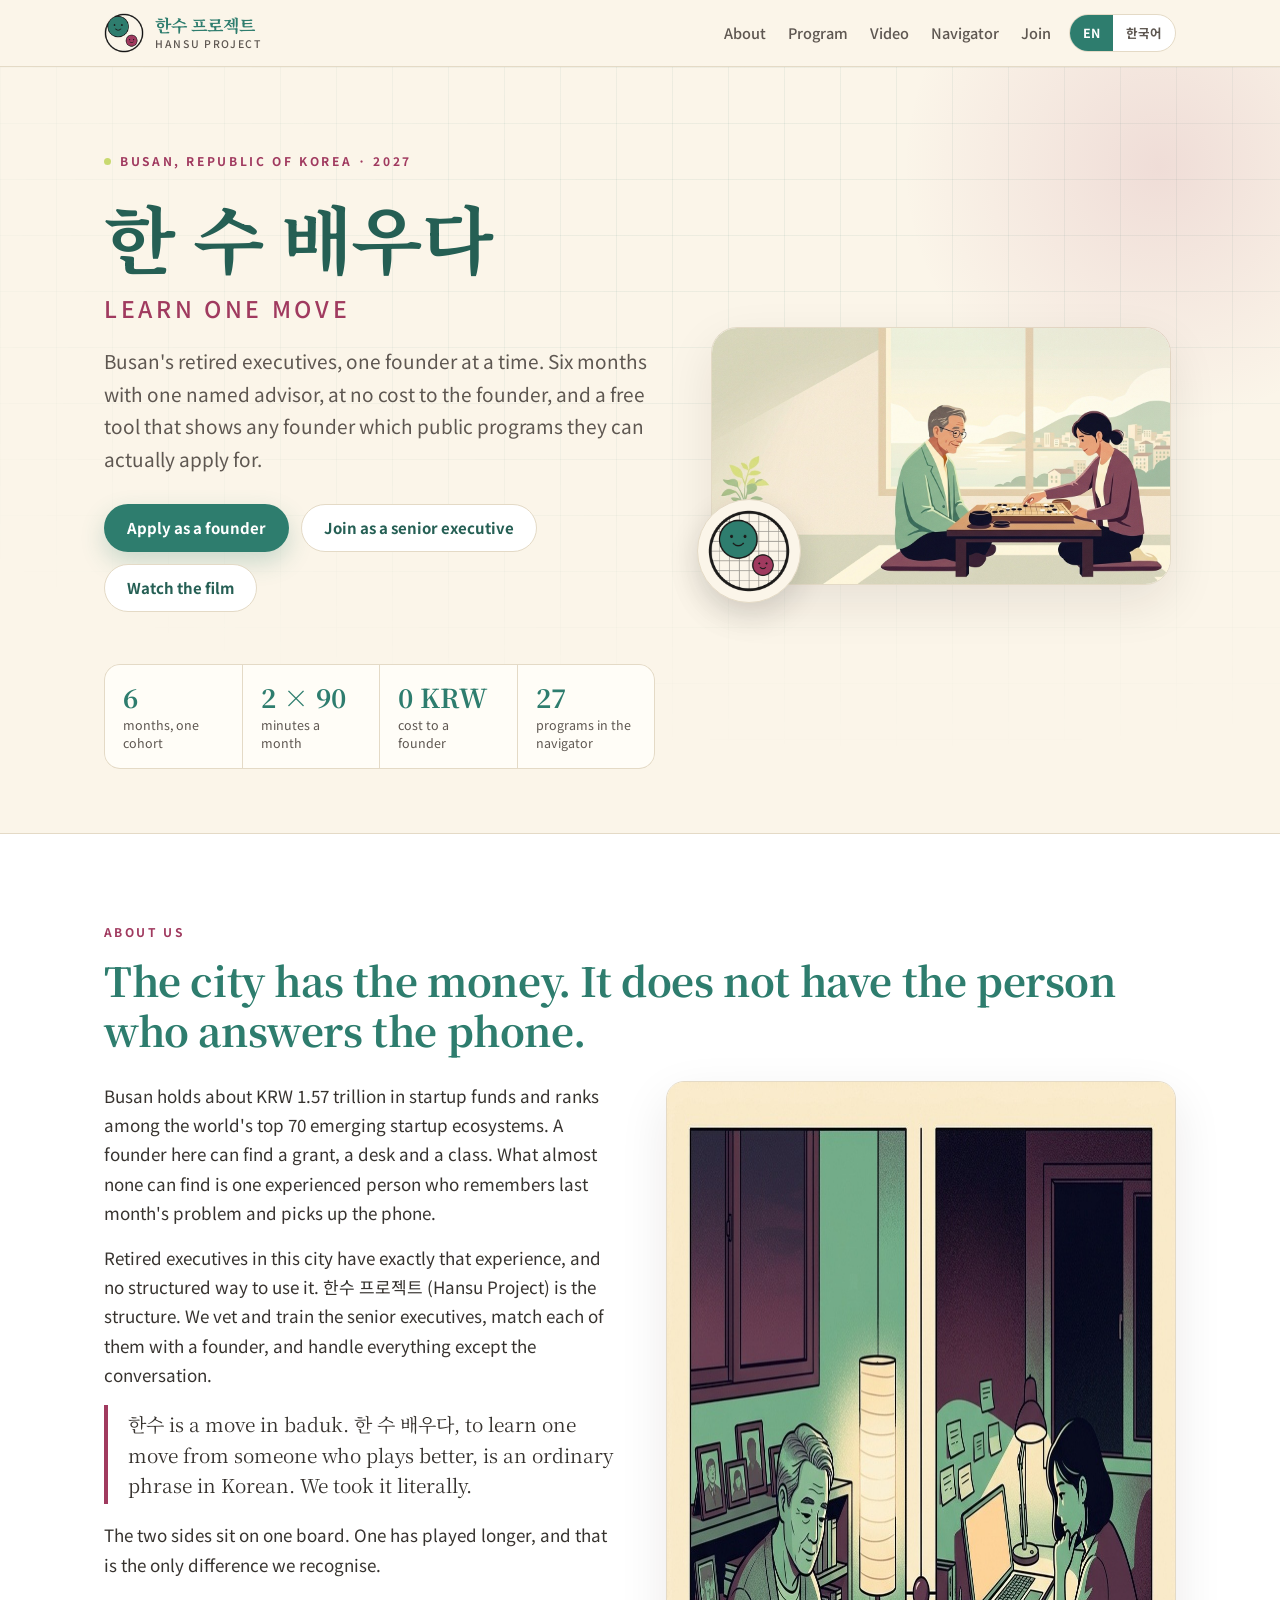
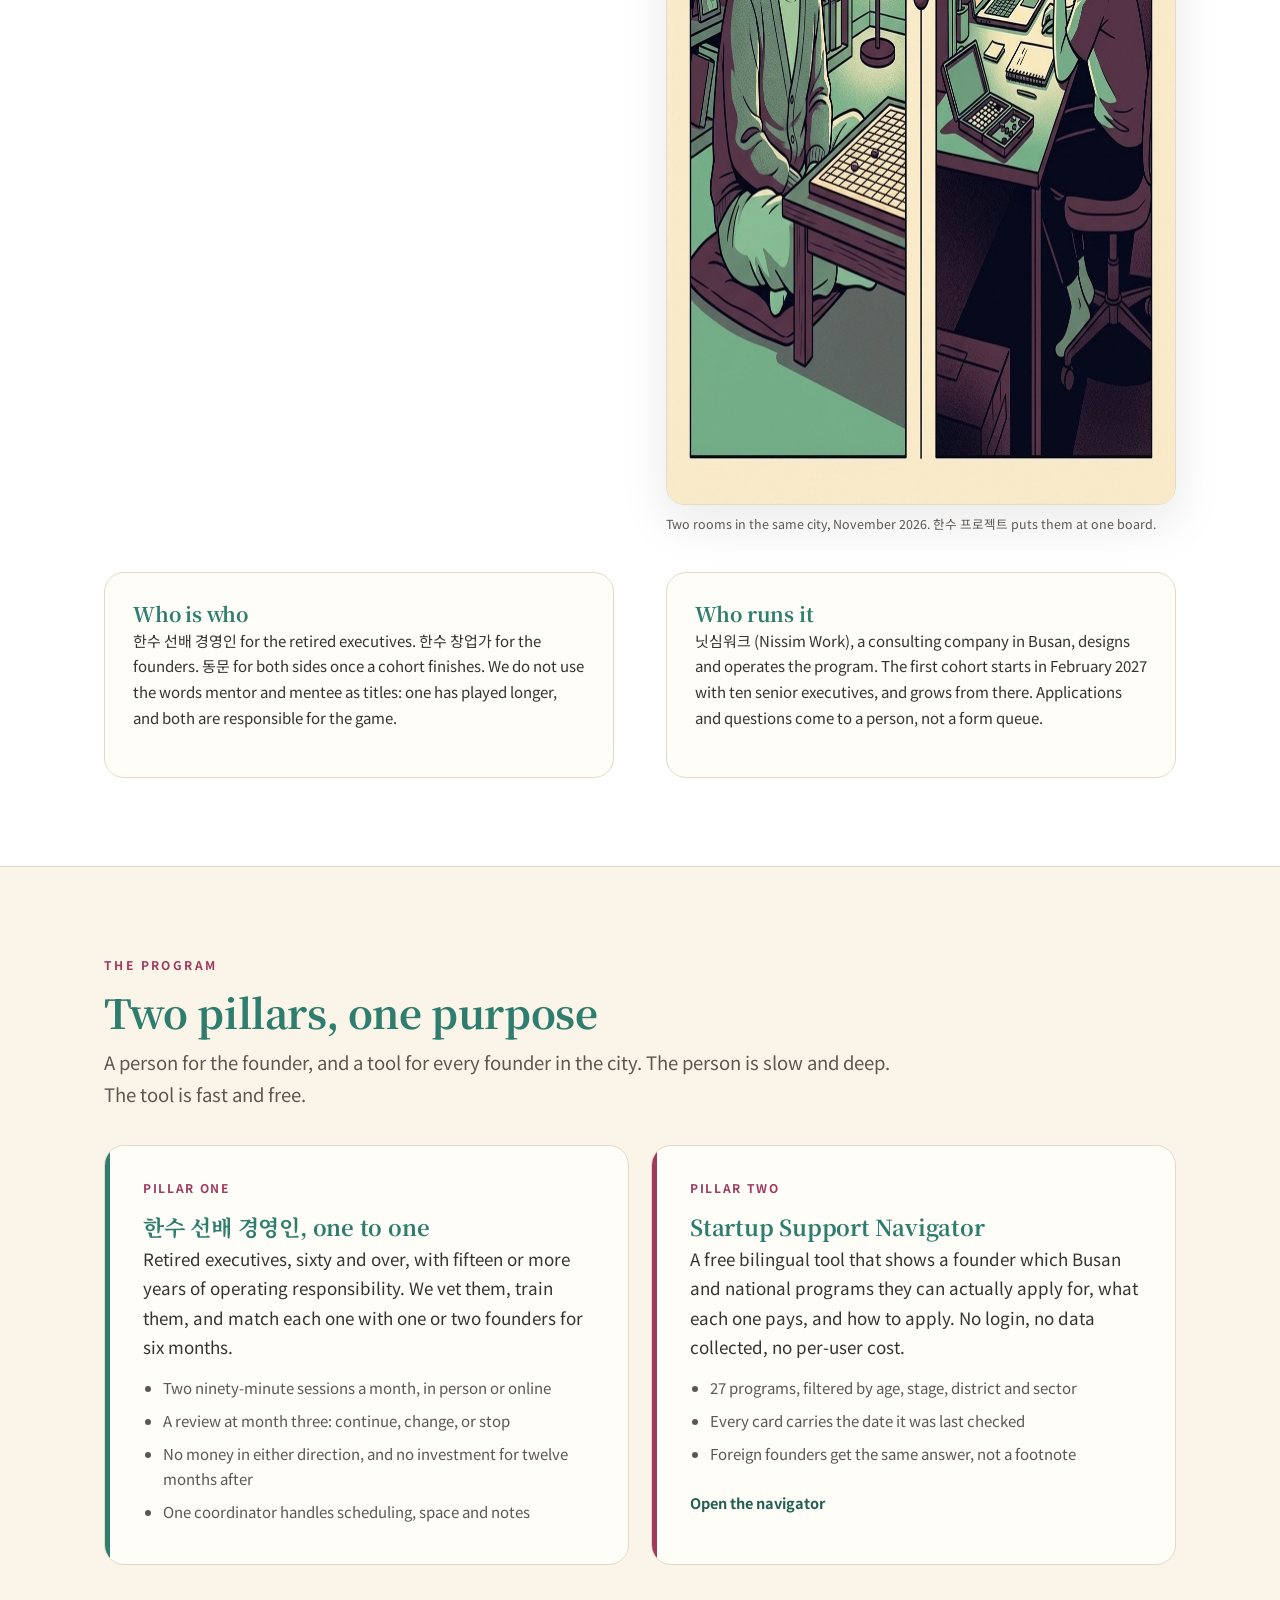
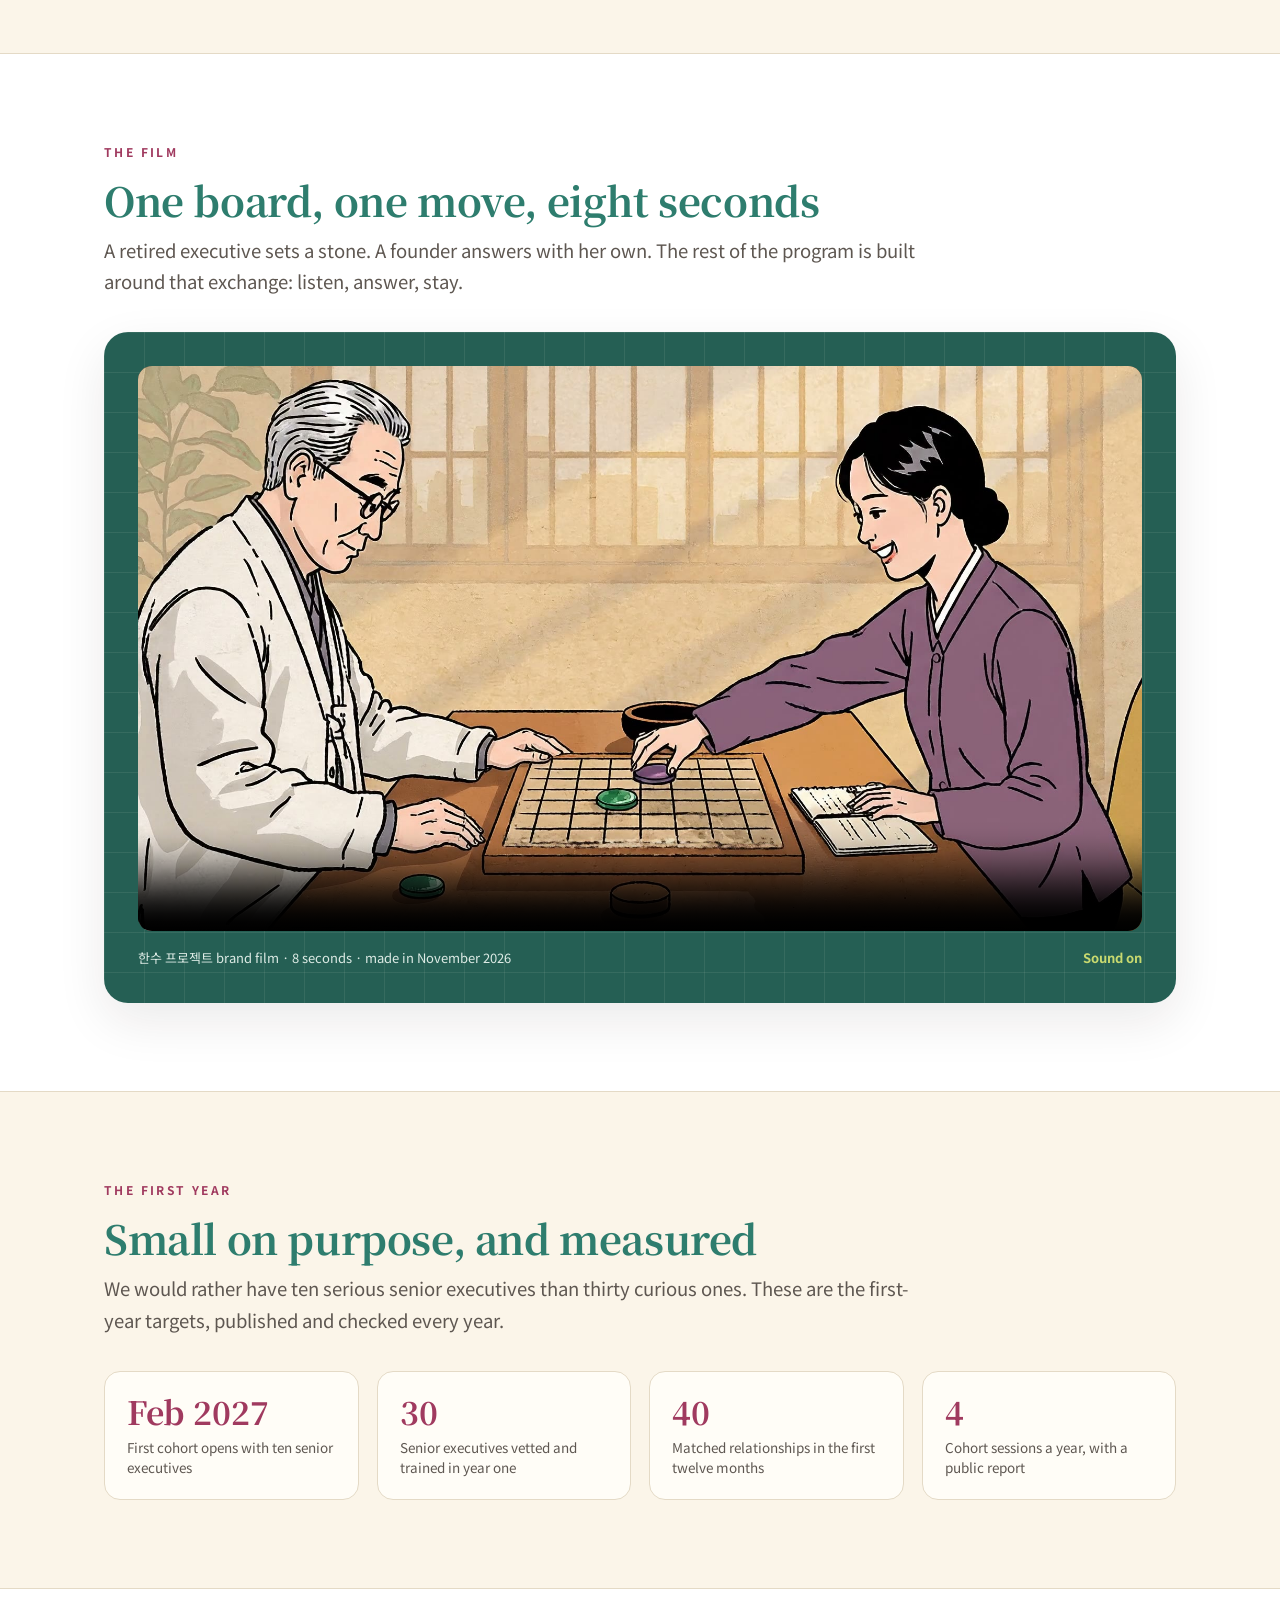
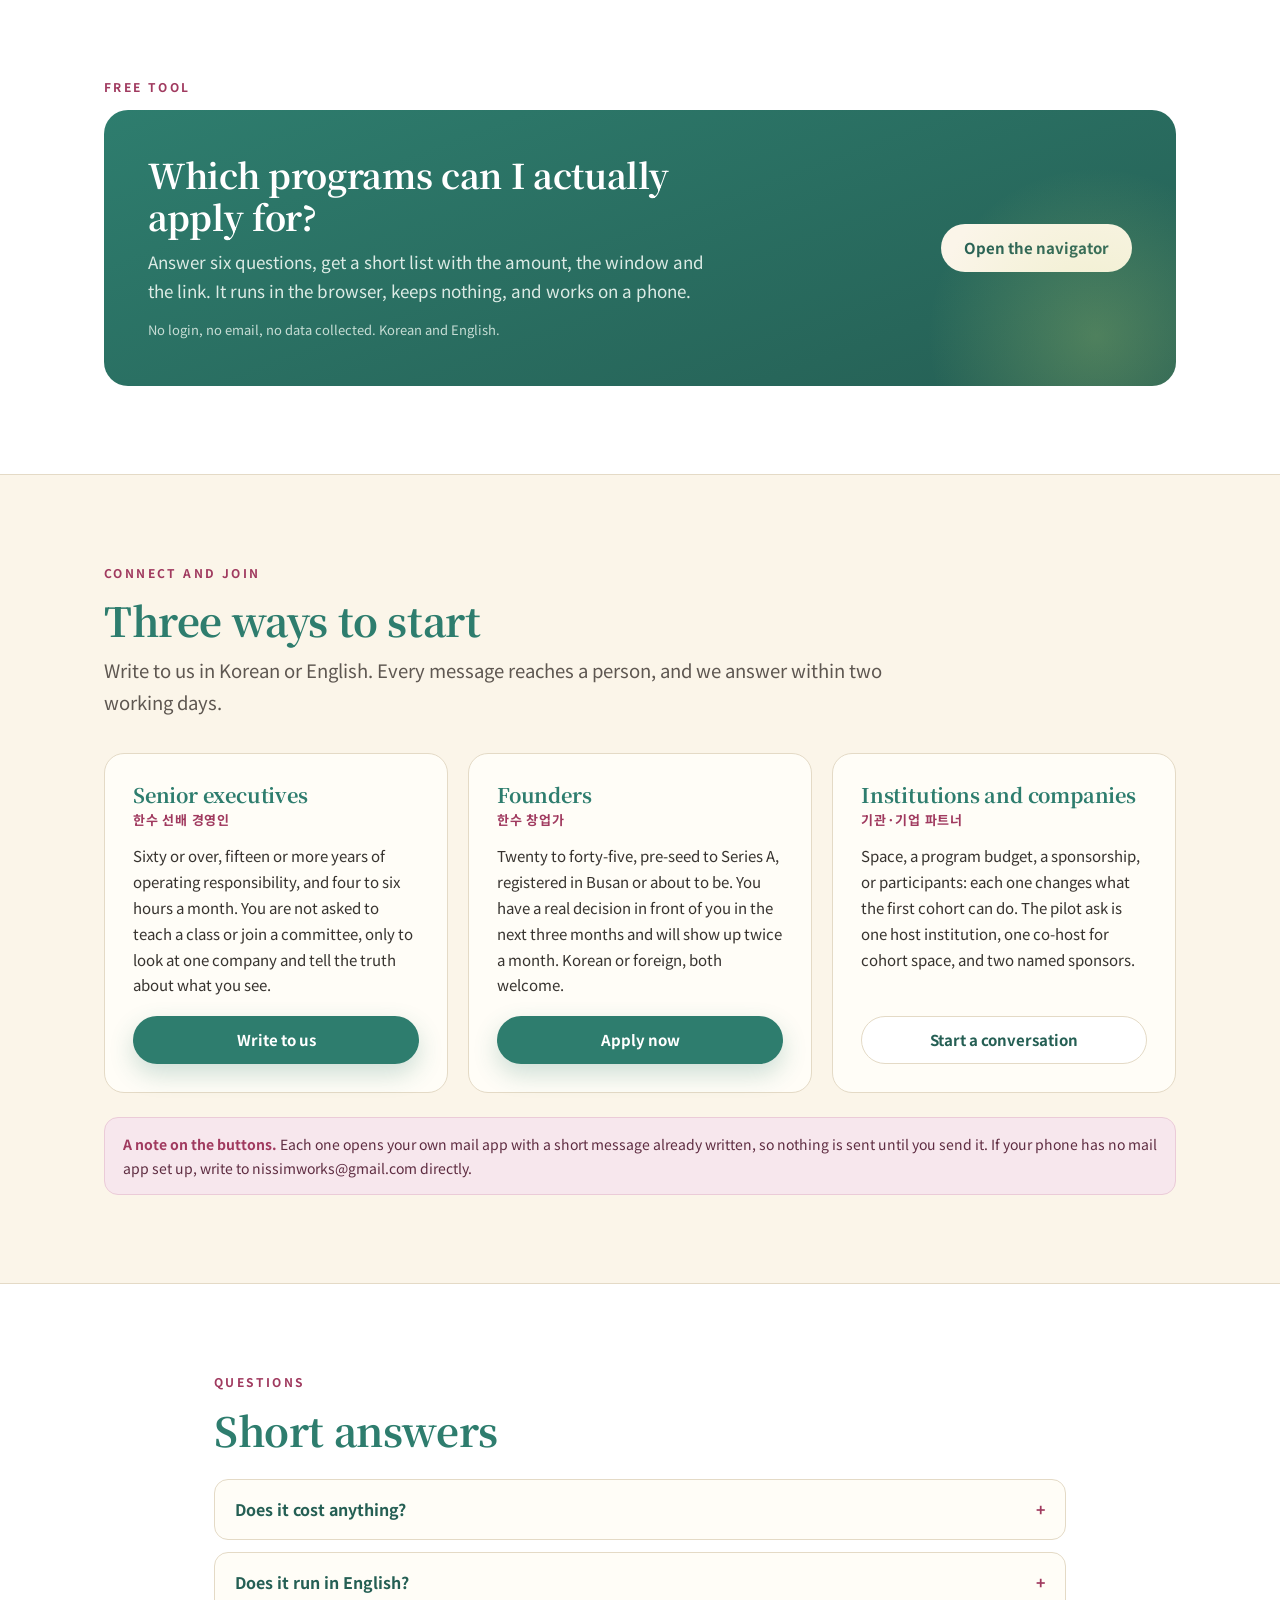
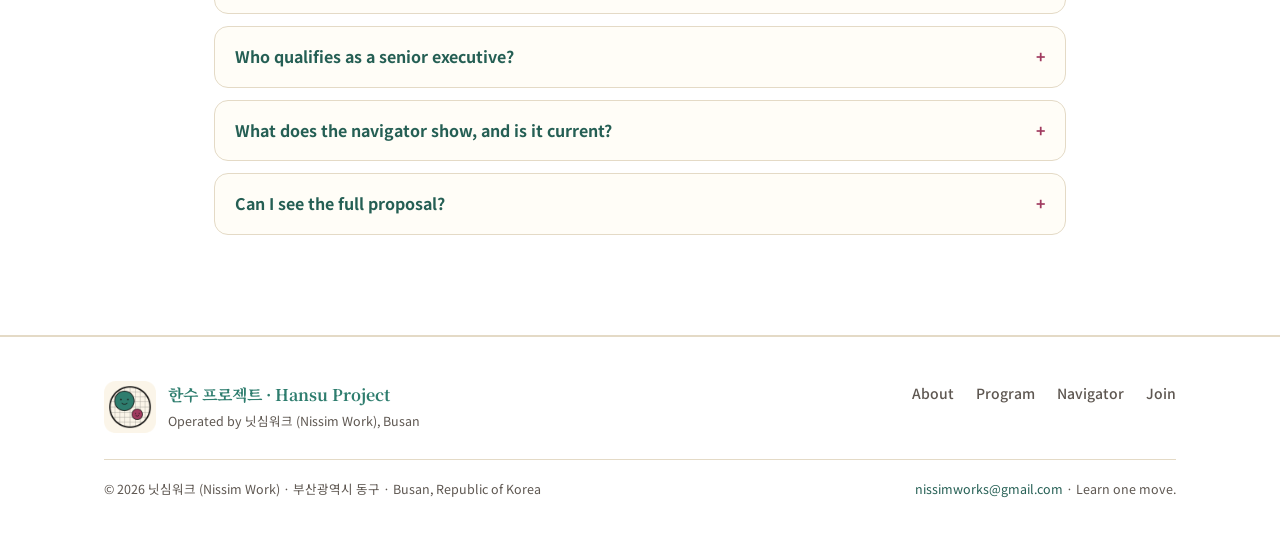
==== index.html @ d6031538 "Korean line breaking, clearer stat labels" ====
<!doctype html>
<html lang="en">
<head>
<meta charset="utf-8">
<meta name="viewport" content="width=device-width,initial-scale=1">
<title>한수 프로젝트 · Hansu Project | Learn one move</title>
<meta name="description" content="Busan's retired executives, one founder at a time. Six months, one named advisor, at no cost to the founder, plus a free tool that shows founders which public programs they can actually apply for.">
<meta name="theme-color" content="#2E7D6E">
<link rel="canonical" href="https://nissimworks.github.io/hansu-project/">
<meta property="og:type" content="website">
<meta property="og:site_name" content="한수 프로젝트 · Hansu Project">
<meta property="og:title" content="한수 프로젝트 · Hansu Project | Learn one move">
<meta property="og:description" content="Six months with one named senior advisor in Busan, at no cost to the founder, and a free bilingual tool for startup support programs.">
<meta property="og:url" content="https://nissimworks.github.io/hansu-project/">
<meta property="og:image" content="https://nissimworks.github.io/hansu-project/assets/og-cover.jpg">
<meta property="og:image:width" content="1200">
<meta property="og:image:height" content="630">
<meta property="og:locale" content="en_US">
<meta property="og:locale:alternate" content="ko_KR">
<meta name="twitter:card" content="summary_large_image">
<link rel="icon" href="assets/hansu-logo-64.png" sizes="64x64" type="image/png">
<link rel="apple-touch-icon" href="assets/hansu-logo-tile.png">
<link rel="preconnect" href="https://fonts.googleapis.com">
<link rel="preconnect" href="https://fonts.gstatic.com" crossorigin>
<link href="https://fonts.googleapis.com/css2?family=Noto+Sans+KR:wght@400;500;700&amp;family=Noto+Serif+KR:wght@500;600;700&amp;display=swap" rel="stylesheet">
<style>
:root{
  --jade:#2E7D6E; --jade-soft:#3C8A7B; --jade-deep:#255F54; --jade-tint:#E4F0EB;
  --plum:#A03A5F; --plum-tint:#F7E7ED;
  --ink:#1C1B1A; --muted:#5E5751; --cream:#FBF5E9; --card:#FFFDF7; --line:#E4DAC6; --lime:#C8D96F;
  --radius:20px; --shadow:0 18px 50px rgba(28,27,26,.09);
  --sans:"Noto Sans KR",Pretendard,"Apple SD Gothic Neo","Malgun Gothic",system-ui,-apple-system,"Segoe UI",Roboto,sans-serif;
  --serif:"Noto Serif KR","Nanum Myeongjo",Georgia,"Times New Roman",serif;
}
*{box-sizing:border-box}
html{scroll-behavior:smooth;-webkit-text-size-adjust:100%}
body{margin:0;background:var(--cream);color:var(--ink);font-family:var(--sans);font-size:17px;line-height:1.72;word-break:keep-all;overflow-wrap:break-word;-webkit-font-smoothing:antialiased}
img{max-width:100%;display:block}
a{color:var(--jade-deep);text-decoration:none}
a:hover{color:var(--plum)}
h1,h2,h3,.serif{font-family:var(--serif);font-weight:700;line-height:1.25;letter-spacing:-.01em}
.wrap{max-width:1120px;margin:0 auto;padding:0 24px}
.skip{position:absolute;left:-9999px;top:0;background:var(--jade);color:#fff;padding:10px 16px;z-index:100}
.skip:focus{left:12px;top:12px;border-radius:8px}
:focus-visible{outline:3px solid var(--plum);outline-offset:3px;border-radius:4px}

/* header */
header.site{position:sticky;top:0;z-index:50;background:rgba(251,245,233,.93);backdrop-filter:blur(10px);border-bottom:1px solid var(--line)}
.hrow{display:flex;align-items:center;gap:18px;min-height:66px}
.brand{display:flex;align-items:center;gap:11px;flex:none}
.brand img{width:40px;height:40px}
.brand .nm{font-family:var(--serif);font-weight:700;color:var(--jade);font-size:17px;line-height:1.1}
.brand .nm small{display:block;font-family:var(--sans);font-weight:500;font-size:10.5px;letter-spacing:.16em;text-transform:uppercase;color:var(--muted);margin-top:3px}
nav.main{display:flex;gap:22px;margin-left:auto;overflow-x:auto;scrollbar-width:none;-ms-overflow-style:none}
nav.main::-webkit-scrollbar{display:none}
nav.main a{font-size:14.5px;font-weight:500;color:var(--muted);white-space:nowrap}
nav.main a:hover{color:var(--jade)}
.lang{display:flex;border:1px solid var(--line);border-radius:999px;overflow:hidden;flex:none;background:#fff}
.lang button{background:none;border:0;font:inherit;font-size:12.5px;font-weight:700;padding:7px 13px;color:var(--muted);cursor:pointer}
.lang button.on{background:var(--jade);color:#fff}

/* hero */
.hero{position:relative;overflow:hidden;padding:clamp(34px,6vw,76px) 0 clamp(30px,5vw,64px)}
.hero:before{content:"";position:absolute;inset:0;pointer-events:none;
  background-image:linear-gradient(rgba(46,125,110,.07) 1px,transparent 1px),linear-gradient(90deg,rgba(46,125,110,.07) 1px,transparent 1px);
  background-size:56px 56px;mask-image:radial-gradient(120% 90% at 70% 20%,#000 20%,transparent 78%)}
.hero:after{content:"";position:absolute;right:-140px;top:-160px;width:520px;height:520px;border-radius:50%;
  background:radial-gradient(circle at center,rgba(160,58,95,.13),rgba(160,58,95,0) 70%);pointer-events:none}
.hgrid{position:relative;display:grid;grid-template-columns:1.08fr .92fr;gap:clamp(26px,4vw,54px);align-items:center}
.kicker{display:inline-flex;align-items:center;gap:9px;font-size:12px;font-weight:700;letter-spacing:.22em;text-transform:uppercase;color:var(--plum);margin:0 0 18px}
.kicker i{width:7px;height:7px;border-radius:50%;background:var(--lime);display:inline-block}
h1{margin:0;font-size:clamp(40px,7.2vw,74px);color:var(--jade-deep)}
h1 .en{display:block;font-size:clamp(17px,2.4vw,23px);font-family:var(--sans);font-weight:500;letter-spacing:.16em;text-transform:uppercase;color:var(--plum);margin-top:12px}
.lead{font-size:clamp(16.5px,2.1vw,19px);color:var(--muted);max-width:37em;margin:22px 0 0}
.cta{display:flex;flex-wrap:wrap;gap:12px;margin:28px 0 0}
.btn{display:inline-flex;align-items:center;gap:9px;padding:14px 22px;border-radius:999px;font-weight:700;font-size:15px;line-height:1.2;border:1.5px solid transparent;transition:transform .15s ease,background .15s ease,color .15s ease,box-shadow .15s ease}
.btn:hover{transform:translateY(-1px)}
.btn.primary{background:var(--jade);color:#fff;box-shadow:0 10px 24px rgba(46,125,110,.24)}
.btn.primary:hover{background:var(--jade-deep);color:#fff}
.btn.ghost{background:#fff;color:var(--jade-deep);border-color:var(--line)}
.btn.ghost:hover{border-color:var(--jade);color:var(--jade-deep)}
.btn.plum{background:var(--plum);color:#fff}
.btn.plum:hover{background:#8C3053;color:#fff}
.hero-art{position:relative;justify-self:center;width:100%;max-width:460px}
.hero-art .frame{border-radius:26px;overflow:hidden;border:1px solid var(--line);box-shadow:var(--shadow);background:#fff}
.hero-art .frame img{width:100%;height:auto}
.hero-art .badge{position:absolute;left:-14px;bottom:-18px;width:104px;height:104px;border-radius:50%;background:var(--cream);
  border:1px solid var(--line);box-shadow:0 12px 30px rgba(28,27,26,.14);display:grid;place-items:center}
.hero-art .badge img{width:84px;height:84px}
.stats{position:relative;display:grid;grid-template-columns:repeat(4,1fr);gap:1px;background:var(--line);border:1px solid var(--line);border-radius:16px;overflow:hidden;margin:clamp(34px,5vw,52px) 0 0}
.stats div{background:var(--card);padding:16px 18px}
.stats b{display:block;font-family:var(--serif);font-size:clamp(20px,2.6vw,26px);color:var(--jade);line-height:1.2}
.stats span{display:block;font-size:12.5px;color:var(--muted);margin-top:4px;line-height:1.45}

/* sections */
section{padding:clamp(46px,7vw,88px) 0}
section.alt{background:#fff;border-top:1px solid var(--line);border-bottom:1px solid var(--line)}
.eyebrow{display:block;font-size:12px;font-weight:700;letter-spacing:.2em;text-transform:uppercase;color:var(--plum);margin-bottom:12px}
h2{font-size:clamp(26px,4vw,40px);color:var(--jade);margin:0 0 10px}
.sub{font-size:clamp(16px,2vw,18.5px);color:var(--muted);max-width:44em;margin:0 0 34px}
.two{display:grid;grid-template-columns:1fr 1fr;gap:clamp(26px,4vw,54px);align-items:start}
.prose p{margin:0 0 16px;color:#37332F}
.prose p:last-child{margin-bottom:0}
.prose strong{color:var(--jade-deep)}
.pull{border-left:4px solid var(--plum);padding:4px 0 4px 20px;margin:26px 0;font-family:var(--serif);font-size:19px;line-height:1.6;color:var(--jade-deep)}
figure{margin:0}
figure img{border-radius:18px;border:1px solid var(--line);box-shadow:var(--shadow)}
figcaption{font-size:12.5px;color:var(--muted);margin-top:10px;line-height:1.5}

/* pillars */
.pillars{display:grid;grid-template-columns:1fr 1fr;gap:22px}
.pillar{background:var(--card);border:1px solid var(--line);border-radius:var(--radius);padding:clamp(22px,3vw,32px);position:relative;overflow:hidden}
.pillar:before{content:"";position:absolute;inset:0 auto 0 0;width:5px;background:var(--jade)}
.pillar.p2:before{background:var(--plum)}
.pillar h3{font-size:22px;color:var(--jade);margin:0 0 4px;padding-left:6px}
.pillar .who{font-size:12px;font-weight:700;letter-spacing:.14em;text-transform:uppercase;color:var(--plum);padding-left:6px;margin-bottom:14px}
.pillar p{color:#37332F;margin:0 0 14px;padding-left:6px}
.pillar ul{margin:0;padding:0 0 0 26px;color:var(--muted);font-size:15px}
.pillar li{margin:7px 0}
.pillar .go{display:inline-block;margin-top:18px;margin-left:6px;font-weight:700;font-size:14.5px}

/* video */
.video-wrap{background:var(--jade-deep);border-radius:24px;padding:clamp(18px,3vw,34px);box-shadow:var(--shadow);position:relative;overflow:hidden}
.video-wrap:before{content:"";position:absolute;inset:0;pointer-events:none;
  background-image:linear-gradient(rgba(251,245,233,.08) 1px,transparent 1px),linear-gradient(90deg,rgba(251,245,233,.08) 1px,transparent 1px);background-size:40px 40px}
.video-wrap video{width:100%;height:auto;border-radius:14px;display:block;background:#12211D;position:relative;z-index:1}
.video-meta{position:relative;z-index:1;display:flex;flex-wrap:wrap;gap:10px 22px;align-items:center;justify-content:space-between;margin-top:16px;color:#DDEBE5;font-size:13px}
.video-meta .dot{color:var(--lime);font-weight:700}

/* numbers */
.nums{display:grid;grid-template-columns:repeat(4,1fr);gap:18px;margin-top:8px}
.num{background:var(--card);border:1px solid var(--line);border-radius:16px;padding:22px}
.num b{display:block;font-family:var(--serif);font-size:32px;color:var(--plum);line-height:1.1}
.num span{display:block;font-size:13.5px;color:var(--muted);margin-top:8px;line-height:1.5}

/* navigator band */
.band{background:linear-gradient(160deg,#2E7D6E,#255F54);color:#fff;border-radius:24px;padding:clamp(26px,4vw,44px);display:grid;grid-template-columns:1.3fr .7fr;gap:24px;align-items:center;position:relative;overflow:hidden}
.band:after{content:"";position:absolute;right:-90px;bottom:-120px;width:340px;height:340px;border-radius:50%;background:radial-gradient(circle at center,rgba(200,217,111,.25),rgba(200,217,111,0) 70%)}
.band h2{color:#fff;margin-bottom:8px;font-size:clamp(24px,3.4vw,34px)}
.band p{color:#DCEBE5;margin:0;max-width:34em}
.band .btn{justify-self:end;background:var(--cream);color:var(--jade-deep)}
.band .btn:hover{background:#fff;color:var(--jade-deep)}
.band .note{color:#C7DDD5;font-size:13px;margin-top:14px}

/* join */
.join{display:grid;grid-template-columns:repeat(3,1fr);gap:20px}
.card{background:var(--card);border:1px solid var(--line);border-radius:var(--radius);padding:clamp(20px,2.6vw,28px);display:flex;flex-direction:column}
.card h3{font-size:20px;color:var(--jade);margin:0 0 2px}
.card .kr{font-size:13px;color:var(--plum);font-weight:700;letter-spacing:.06em;margin-bottom:12px}
.card p{font-size:15px;color:#37332F;margin:0 0 18px;flex:1}
.card .btn{justify-content:center}
.note-line{display:flex;gap:10px;align-items:flex-start;background:var(--plum-tint);border:1px solid #EBCBD8;border-radius:14px;padding:14px 18px;margin-top:24px;font-size:14px;color:#5E2C41}
.note-line b{color:var(--plum)}

/* faq */
details{background:var(--card);border:1px solid var(--line);border-radius:14px;padding:16px 20px;margin-bottom:12px}
details summary{cursor:pointer;font-weight:700;color:var(--jade-deep);font-size:16px;list-style:none}
details summary::-webkit-details-marker{display:none}
details summary:after{content:"+";float:right;color:var(--plum);font-weight:700;transition:transform .18s ease}
details[open] summary:after{transform:rotate(45deg)}
details p{margin:12px 0 0;color:var(--muted);font-size:15px}

/* footer */
footer.site{background:#fff;border-top:1px solid var(--line);padding:44px 0 60px;font-size:14px;color:var(--muted)}
.fgrid{display:flex;flex-wrap:wrap;gap:28px;justify-content:space-between;align-items:flex-start}
.fbrand{display:flex;gap:12px;align-items:center}
.fbrand img{width:52px;height:52px}
.fbrand b{display:block;font-family:var(--serif);color:var(--jade);font-size:16px}
.fbrand span{font-size:12.5px}
.flinks{display:flex;flex-wrap:wrap;gap:8px 22px}
.flinks a{color:var(--muted);font-weight:500}
.flinks a:hover{color:var(--jade)}
.legal{margin-top:26px;padding-top:18px;border-top:1px solid var(--line);font-size:12.5px;display:flex;flex-wrap:wrap;gap:6px 18px;justify-content:space-between}

@media (max-width:900px){
  .hgrid{grid-template-columns:1fr}
  .hero-art{order:-1;max-width:420px}
  .two{grid-template-columns:1fr}
  .pillars{grid-template-columns:1fr}
  .nums{grid-template-columns:1fr 1fr}
  .band{grid-template-columns:1fr}
  .band .btn{justify-self:start}
  .join{grid-template-columns:1fr}
  .hrow{flex-wrap:wrap;padding-top:8px;padding-bottom:2px}
  nav.main{order:3;flex:1 0 100%;margin:0;padding:0 0 8px;gap:18px}
  nav.main a{font-size:13.5px}
}
@media (max-width:560px){
  body{font-size:16px}
  .stats{grid-template-columns:1fr 1fr}
  .wrap{padding:0 18px}
  .hrow{gap:10px;min-height:56px;align-items:center}
  nav.main{flex:1 0 100%;padding-bottom:6px}
  .hero-art .badge{width:78px;height:78px;left:-8px;bottom:-12px}
  .hero-art .badge img{width:62px;height:62px}
}
@media (prefers-reduced-motion:reduce){
  html{scroll-behavior:auto}
  .btn:hover{transform:none}
}
</style>
</head>
<body>
<a class="skip" href="#main" data-en="Skip to content" data-ko="본문으로 건너뛰기">Skip to content</a>

<header class="site">
  <div class="wrap hrow">
    <a class="brand" href="#top" aria-label="한수 프로젝트 Hansu Project">
      <img src="assets/hansu-logo-64.png" alt="한수 프로젝트 circular emblem" width="40" height="40">
      <span class="nm">한수 프로젝트<small>Hansu Project</small></span>
    </a>
    <nav class="main" aria-label="Main">
      <a href="#story" data-en="About" data-ko="소개">About</a>
      <a href="#program" data-en="Program" data-ko="사업">Program</a>
      <a href="#video" data-en="Video" data-ko="영상">Video</a>
      <a href="navigator.html" data-en="Navigator" data-ko="내비게이터">Navigator</a>
      <a href="#join" data-en="Join" data-ko="참여">Join</a>
    </nav>
    <div class="lang" role="group" aria-label="Language">
      <button type="button" data-lang="en" class="on">EN</button>
      <button type="button" data-lang="ko">한국어</button>
    </div>
  </div>
</header>

<main id="main">
<section class="hero" id="top">
  <div class="wrap hgrid">
    <div>
      <p class="kicker"><i></i><span data-en="Busan, Republic of Korea · 2027" data-ko="부산광역시 · 2027">Busan, Republic of Korea · 2027</span></p>
      <h1>한 수 배우다<span class="en">Learn one move</span></h1>
      <p class="lead" data-en="Busan's retired executives, one founder at a time. Six months with one named advisor, at no cost to the founder, and a free tool that shows any founder which public programs they can actually apply for." data-ko="부산의 선배 경영인이 초기 창업자 한 사람과 6개월을 함께합니다. 창업자에게 비용은 없습니다. 어떤 공공사업에 실제로 신청할 수 있는지 보여 주는 무료 도구도 함께 운영합니다.">Busan's retired executives, one founder at a time. Six months with one named advisor, at no cost to the founder, and a free tool that shows any founder which public programs they can actually apply for.</p>
      <div class="cta">
        <a class="btn primary" data-form="founder" href="mailto:nissimworks@gmail.com?subject=Hansu%20Project%20%C2%B7%20Founder%20application" data-en="Apply as a founder" data-ko="창업가로 신청하기">Apply as a founder</a>
        <a class="btn ghost" data-form="senior" href="mailto:nissimworks@gmail.com?subject=Hansu%20Project%20%C2%B7%20Senior%20executive%20interest" data-en="Join as a senior executive" data-ko="선배 경영인으로 참여하기">Join as a senior executive</a>
        <a class="btn ghost" href="#video" data-en="Watch the film" data-ko="영상 보기">Watch the film</a>
      </div>
      <div class="stats">
        <div><b>6</b><span data-en="months, one cohort" data-ko="개월, 한 기수">months, one cohort</span></div>
        <div><b>2 × 90</b><span data-en="minutes a month" data-ko="분, 한 달 두 번">minutes a month</span></div>
        <div><b data-en="0 KRW" data-ko="0원">0 KRW</b><span data-en="cost to a founder" data-ko="창업자 부담">cost to a founder</span></div>
        <div><b>27</b><span data-en="programs in the navigator" data-ko="개 지원사업, 무료">programs in the navigator</span></div>
      </div>
    </div>
    <div class="hero-art">
      <div class="frame">
        <img src="assets/hero-mentorship.jpg" alt="A retired executive and a young founder playing baduk by a window in Busan" width="1376" height="768">
      </div>
      <div class="badge"><img src="assets/hansu-logo-256.png" alt="한수 프로젝트 emblem" width="84" height="84"></div>
    </div>
  </div>
</section>

<section id="story" class="alt">
  <div class="wrap">
    <span class="eyebrow" data-en="About us" data-ko="한수 프로젝트 소개">About us</span>
    <h2 data-en="The city has the money. It does not have the person who answers the phone." data-ko="도시에는 자금이 있습니다. 전화를 받아 주는 사람이 없을 뿐입니다.">The city has the money. It does not have the person who answers the phone.</h2>
    <div class="two" style="margin-top:26px">
      <div class="prose">
        <p data-en="Busan holds about KRW 1.57 trillion in startup funds and ranks among the world's top 70 emerging startup ecosystems. A founder here can find a grant, a desk and a class. What almost none can find is one experienced person who remembers last month's problem and picks up the phone." data-ko="부산은 약 1조 5,700억 원의 창업 펀드를 보유하고 있으며, 세계 70위권 신생 창업 생태계에 속합니다. 창업자는 지원금도, 자리도, 교육도 찾을 수 있습니다. 그러나 지난달의 고민을 기억하고 전화를 받아 주는 경험 많은 사람은 거의 없습니다.">Busan holds about KRW 1.57 trillion in startup funds and ranks among the world's top 70 emerging startup ecosystems. A founder here can find a grant, a desk and a class. What almost none can find is one experienced person who remembers last month's problem and picks up the phone.</p>
        <p data-en="Retired executives in this city have exactly that experience, and no structured way to use it. 한수 프로젝트 (Hansu Project) is the structure. We vet and train the senior executives, match each of them with a founder, and handle everything except the conversation." data-ko="이 도시의 선배 경영인에게는 바로 그 경험이 있습니다. 다만 그것을 쓸 구조가 없습니다. 한수 프로젝트가 그 구조입니다. 선배 경영인을 검증하고 교육하며, 창업자와 연결하고, 대화를 제외한 나머지를 맡습니다.">Retired executives in this city have exactly that experience, and no structured way to use it. 한수 프로젝트 (Hansu Project) is the structure. We vet and train the senior executives, match each of them with a founder, and handle everything except the conversation.</p>
        <p class="pull" data-en="한수 is a move in baduk. 한 수 배우다, to learn one move from someone who plays better, is an ordinary phrase in Korean. We took it literally." data-ko="한수는 바둑에서 돌을 한 번 두는 수를 뜻합니다. 한 수 배우다는 잘 두는 사람에게 한 수를 배운다는 뜻의 평범한 한국어입니다. 사업은 이 말을 그대로 합니다.">한수 is a move in baduk. 한 수 배우다, to learn one move from someone who plays better, is an ordinary phrase in Korean. We took it literally.</p>
        <p data-en="The two sides sit on one board. One has played longer, and that is the only difference we recognise." data-ko="양쪽은 같은 바둑판에 앉습니다. 한쪽이 더 오래 두었을 뿐, 우리가 인정하는 차이는 그것뿐입니다.">The two sides sit on one board. One has played longer, and that is the only difference we recognise.</p>
      </div>
      <figure>
        <img src="assets/story-two-panels.jpg" alt="Left: a retired executive at home with a baduk board. Right: a young founder at a laptop late at night." width="1024" height="1024">
        <figcaption data-en="Two rooms in the same city, November 2026. 한수 프로젝트 puts them at one board." data-ko="같은 도시의 두 방, 2026년 11월. 한수 프로젝트는 두 사람을 한 바둑판에 앉힙니다.">Two rooms in the same city, November 2026. 한수 프로젝트 puts them at one board.</figcaption>
      </figure>
    </div>
    <div class="two" style="margin-top:38px">
      <div class="card" style="flex:none">
        <h3 data-en="Who is who" data-ko="부르는 이름">Who is who</h3>
        <p data-en="한수 선배 경영인 for the retired executives. 한수 창업가 for the founders. 동문 for both sides once a cohort finishes. We do not use the words mentor and mentee as titles: one has played longer, and both are responsible for the game." data-ko="은퇴한 경영인은 한수 선배 경영인, 창업자는 한수 창업가라고 부릅니다. 기수가 끝난 뒤에는 양쪽 모두 동문입니다. 멘토와 멘티는 호칭으로 쓰지 않습니다. 한쪽이 더 오래 두었을 뿐, 판은 두 사람이 함께 만듭니다.">한수 선배 경영인 for the retired executives. 한수 창업가 for the founders. 동문 for both sides once a cohort finishes. We do not use the words mentor and mentee as titles: one has played longer, and both are responsible for the game.</p>
      </div>
      <div class="card" style="flex:none">
        <h3 data-en="Who runs it" data-ko="운영">Who runs it</h3>
        <p data-en="닛심워크 (Nissim Work), a consulting company in Busan, designs and operates the program. The first cohort starts in February 2027 with ten senior executives, and grows from there. Applications and questions come to a person, not a form queue." data-ko="부산의 컨설팅 회사인 닛심워크(Nissim Work)가 사업을 설계하고 운영합니다. 첫 기수는 2027년 2월에 선배 경영인 10명으로 시작합니다. 신청과 문의는 서류 대기열이 아니라 사람에게 도착합니다.">닛심워크 (Nissim Work), a consulting company in Busan, designs and operates the program. The first cohort starts in February 2027 with ten senior executives, and grows from there. Applications and questions come to a person, not a form queue.</p>
      </div>
    </div>
  </div>
</section>

<section id="program">
  <div class="wrap">
    <span class="eyebrow" data-en="The program" data-ko="사업 구조">The program</span>
    <h2 data-en="Two pillars, one purpose" data-ko="두 개의 기둥, 하나의 목적">Two pillars, one purpose</h2>
    <p class="sub" data-en="A person for the founder, and a tool for every founder in the city. The person is slow and deep. The tool is fast and free." data-ko="창업자 한 사람에게는 사람을, 도시의 모든 창업자에게는 도구를 드립니다. 사람은 느리고 깊게, 도구는 빠르고 무료로.">A person for the founder, and a tool for every founder in the city. The person is slow and deep. The tool is fast and free.</p>
    <div class="pillars">
      <article class="pillar">
        <div class="who" data-en="Pillar one" data-ko="첫 번째 기둥">Pillar one</div>
        <h3 data-en="한수 선배 경영인, one to one" data-ko="한수 선배 경영인, 1대1 연결">한수 선배 경영인, one to one</h3>
        <p data-en="Retired executives, sixty and over, with fifteen or more years of operating responsibility. We vet them, train them, and match each one with one or two founders for six months." data-ko="만 60세 이상, 15년 이상 조직을 운영한 경영인입니다. 검증과 교육을 거쳐 창업자 한두 명과 6개월 동안 연결합니다.">Retired executives, sixty and over, with fifteen or more years of operating responsibility. We vet them, train them, and match each one with one or two founders for six months.</p>
        <ul>
          <li data-en="Two ninety-minute sessions a month, in person or online" data-ko="한 달 두 번, 90분씩 대면 또는 온라인">Two ninety-minute sessions a month, in person or online</li>
          <li data-en="A review at month three: continue, change, or stop" data-ko="3개월 차 점검: 계속, 교체, 종료">A review at month three: continue, change, or stop</li>
          <li data-en="No money in either direction, and no investment for twelve months after" data-ko="어느 방향으로도 금전이 오가지 않으며, 종료 후 12개월간 투자도 하지 않습니다">No money in either direction, and no investment for twelve months after</li>
          <li data-en="One coordinator handles scheduling, space and notes" data-ko="일정, 공간, 기록은 전담 코디네이터가 맡습니다">One coordinator handles scheduling, space and notes</li>
        </ul>
      </article>
      <article class="pillar p2">
        <div class="who" data-en="Pillar two" data-ko="두 번째 기둥">Pillar two</div>
        <h3 data-en="Startup Support Navigator" data-ko="창업지원 내비게이터">Startup Support Navigator</h3>
        <p data-en="A free bilingual tool that shows a founder which Busan and national programs they can actually apply for, what each one pays, and how to apply. No login, no data collected, no per-user cost." data-ko="부산과 국가 지원사업 가운데 실제로 신청할 수 있는 것을 보여 주는 무료 도구입니다. 각 사업의 지원 내용과 신청 방법을 함께 표시합니다. 로그인도, 개인정보 수집도, 사용자당 비용도 없습니다.">A free bilingual tool that shows a founder which Busan and national programs they can actually apply for, what each one pays, and how to apply. No login, no data collected, no per-user cost.</p>
        <ul>
          <li data-en="27 programs, filtered by age, stage, district and sector" data-ko="27개 사업을 나이, 단계, 자치구, 업종으로 필터링">27 programs, filtered by age, stage, district and sector</li>
          <li data-en="Every card carries the date it was last checked" data-ko="모든 카드에 마지막 확인 날짜를 표시">Every card carries the date it was last checked</li>
          <li data-en="Foreign founders get the same answer, not a footnote" data-ko="외국인 창업자도 같은 결과를 봅니다, 각주가 아니라">Foreign founders get the same answer, not a footnote</li>
        </ul>
        <a class="go" href="navigator.html" data-en="Open the navigator" data-ko="내비게이터 열기">Open the navigator</a>
      </article>
    </div>
  </div>
</section>

<section id="video" class="alt">
  <div class="wrap">
    <span class="eyebrow" data-en="The film" data-ko="영상">The film</span>
    <h2 data-en="One board, one move, eight seconds" data-ko="한 바둑판, 한 수, 8초">One board, one move, eight seconds</h2>
    <p class="sub" data-en="A retired executive sets a stone. A founder answers with her own. The rest of the program is built around that exchange: listen, answer, stay." data-ko="선배 경영인이 돌을 놓습니다. 창업자가 자기 돌로 답합니다. 나머지 사업은 이 주고받음, 곧 듣고, 답하고, 곁에 남는 일을 중심으로 설계했습니다.">A retired executive sets a stone. A founder answers with her own. The rest of the program is built around that exchange: listen, answer, stay.</p>
    <div class="video-wrap">
      <video id="film" controls playsinline muted preload="metadata" poster="assets/hansu-explainer-poster.jpg" width="1280" height="720" aria-label="한수 프로젝트 brand film">
        <source src="assets/hansu-explainer.mp4" type="video/mp4">
        <span data-en="Your browser cannot play this video." data-ko="이 브라우저에서는 영상을 재생할 수 없습니다.">Your browser cannot play this video.</span>
      </video>
      <div class="video-meta">
        <span data-en="한수 프로젝트 brand film · 8 seconds · made in November 2026" data-ko="한수 프로젝트 브랜드 영상 · 8초 · 2026년 11월 제작">한수 프로젝트 brand film · 8 seconds · made in November 2026</span>
        <span class="dot" data-en="Sound on" data-ko="소리 있음">Sound on</span>
      </div>
    </div>
  </div>
</section>

<section id="numbers">
  <div class="wrap">
    <span class="eyebrow" data-en="The first year" data-ko="첫해 계획">The first year</span>
    <h2 data-en="Small on purpose, and measured" data-ko="의도적으로 작게, 그리고 측정 가능하게">Small on purpose, and measured</h2>
    <p class="sub" data-en="We would rather have ten serious senior executives than thirty curious ones. These are the first-year targets, published and checked every year." data-ko="호기심 많은 30명보다 진지한 10명을 먼저 모읍니다. 아래는 첫해 목표이며, 해마다 공개하고 점검합니다.">We would rather have ten serious senior executives than thirty curious ones. These are the first-year targets, published and checked every year.</p>
    <div class="nums">
      <div class="num"><b data-en="Feb 2027" data-ko="2027년 2월">Feb 2027</b><span data-en="First cohort opens with ten senior executives" data-ko="첫 기수, 선배 경영인 10명으로 시작">First cohort opens with ten senior executives</span></div>
      <div class="num"><b>30</b><span data-en="Senior executives vetted and trained in year one" data-ko="첫해 검증과 교육을 마치는 선배 경영인">Senior executives vetted and trained in year one</span></div>
      <div class="num"><b>40</b><span data-en="Matched relationships in the first twelve months" data-ko="첫 12개월 동안의 매칭">Matched relationships in the first twelve months</span></div>
      <div class="num"><b>4</b><span data-en="Cohort sessions a year, with a public report" data-ko="연 4회 기수 세션과 공개 보고서">Cohort sessions a year, with a public report</span></div>
    </div>
  </div>
</section>

<section class="alt" id="navigator">
  <div class="wrap">
    <span class="eyebrow" data-en="Free tool" data-ko="무료 도구">Free tool</span>
    <div class="band">
      <div>
        <h2 data-en="Which programs can I actually apply for?" data-ko="나는 어떤 사업에 신청할 수 있을까요?">Which programs can I actually apply for?</h2>
        <p data-en="Answer six questions, get a short list with the amount, the window and the link. It runs in the browser, keeps nothing, and works on a phone." data-ko="여섯 가지만 고르면 지원 금액, 신청 기간, 신청 링크가 담긴 짧은 목록이 나옵니다. 브라우저 안에서만 동작하고 아무것도 저장하지 않으며, 휴대전화에서도 열립니다.">Answer six questions, get a short list with the amount, the window and the link. It runs in the browser, keeps nothing, and works on a phone.</p>
        <p class="note" data-en="No login, no email, no data collected. Korean and English." data-ko="로그인 없음, 이메일 없음, 수집하는 개인정보 없음. 한국어와 영어.">No login, no email, no data collected. Korean and English.</p>
      </div>
      <a class="btn" href="navigator.html" data-en="Open the navigator" data-ko="내비게이터 열기">Open the navigator</a>
    </div>
  </div>
</section>

<section id="join">
  <div class="wrap">
    <span class="eyebrow" data-en="Connect and join" data-ko="참여하기">Connect and join</span>
    <h2 data-en="Three ways to start" data-ko="세 가지 시작">Three ways to start</h2>
    <p class="sub" data-en="Write to us in Korean or English. Every message reaches a person, and we answer within two working days." data-ko="한국어로도 영어로도 보내 주십시오. 모든 메일에 사람이 답하며, 두 영업일 안에 회신합니다.">Write to us in Korean or English. Every message reaches a person, and we answer within two working days.</p>
    <div class="join">
      <article class="card">
        <h3 data-en="Senior executives" data-ko="선배 경영인">Senior executives</h3>
        <div class="kr">한수 선배 경영인</div>
        <p data-en="Sixty or over, fifteen or more years of operating responsibility, and four to six hours a month. You are not asked to teach a class or join a committee, only to look at one company and tell the truth about what you see." data-ko="만 60세 이상, 15년 이상의 운영 경험, 한 달 네 시간에서 여섯 시간. 강의나 위원회가 아니라 한 회사를 함께 보고 본 것을 솔직하게 말해 주시면 됩니다.">Sixty or over, fifteen or more years of operating responsibility, and four to six hours a month. You are not asked to teach a class or join a committee, only to look at one company and tell the truth about what you see.</p>
        <a class="btn primary" data-form="senior" href="mailto:nissimworks@gmail.com?subject=Hansu%20Project%20%C2%B7%20Senior%20executive%20interest" data-en="Write to us" data-ko="참여 문의하기">Write to us</a>
      </article>
      <article class="card">
        <h3 data-en="Founders" data-ko="창업가">Founders</h3>
        <div class="kr">한수 창업가</div>
        <p data-en="Twenty to forty-five, pre-seed to Series A, registered in Busan or about to be. You have a real decision in front of you in the next three months and will show up twice a month. Korean or foreign, both welcome." data-ko="만 20세에서 45세, 예비창업에서 시리즈A 단계, 부산에 등록했거나 곧 등록할 창업자. 앞으로 3개월 안에 결정해야 할 일이 있고, 한 달에 두 번 만날 수 있어야 합니다. 내국인과 외국인 모두 환영합니다.">Twenty to forty-five, pre-seed to Series A, registered in Busan or about to be. You have a real decision in front of you in the next three months and will show up twice a month. Korean or foreign, both welcome.</p>
        <a class="btn primary" data-form="founder" href="mailto:nissimworks@gmail.com?subject=Hansu%20Project%20%C2%B7%20Founder%20application" data-en="Apply now" data-ko="참여 신청하기">Apply now</a>
      </article>
      <article class="card">
        <h3 data-en="Institutions and companies" data-ko="기관·기업 파트너">Institutions and companies</h3>
        <div class="kr">기관·기업 파트너</div>
        <p data-en="Space, a program budget, a sponsorship, or participants: each one changes what the first cohort can do. The pilot ask is one host institution, one co-host for cohort space, and two named sponsors." data-ko="공간, 사업 예산, 후원, 참여자 연계. 어느 하나도 첫 기수를 바꿉니다. 시범 사업의 요청은 주관 기관 하나, 기수 공간을 맡아 줄 공동 주관 하나, 이름을 걸 후원사 두 곳입니다.">Space, a program budget, a sponsorship, or participants: each one changes what the first cohort can do. The pilot ask is one host institution, one co-host for cohort space, and two named sponsors.</p>
        <a class="btn ghost" data-form="partner" href="mailto:nissimworks@gmail.com?subject=Hansu%20Project%20%C2%B7%20Partnership%20enquiry" data-en="Start a conversation" data-ko="협력 문의하기">Start a conversation</a>
      </article>
    </div>
    <div class="note-line">
      <span><b data-en="A note on the buttons." data-ko="버튼 안내.">A note on the buttons.</b>
      <span data-en="Each one opens your own mail app with a short message already written, so nothing is sent until you send it. If your phone has no mail app set up, write to nissimworks@gmail.com directly." data-ko="버튼을 누르면 메일 앱에 짧은 글이 미리 채워집니다. 보내기 전까지는 아무것도 전송되지 않습니다. 휴대전화에 메일 앱이 없다면 nissimworks@gmail.com 으로 바로 보내 주십시오.">Each one opens your own mail app with a short message already written, so nothing is sent until you send it. If your phone has no mail app set up, write to nissimworks@gmail.com directly.</span></span>
    </div>
  </div>
</section>

<section class="alt" id="faq">
  <div class="wrap" style="max-width:900px">
    <span class="eyebrow" data-en="Questions" data-ko="자주 묻는 질문">Questions</span>
    <h2 data-en="Short answers" data-ko="짧은 답변">Short answers</h2>
    <div style="margin-top:24px">
      <details>
        <summary data-en="Does it cost anything?" data-ko="비용이 있나요?">Does it cost anything?</summary>
        <p data-en="No. Nothing is charged to the founder or the senior executive, no equity is taken, and no money passes between the two of them. Corporate and institutional sponsors cover the running cost." data-ko="없습니다. 창업자와 선배 경영인 모두에게 비용을 받지 않고, 지분도 요구하지 않으며, 두 사람 사이에 금전이 오가지 않습니다. 운영 비용은 기업과 기관 후원으로 충당합니다.">No. Nothing is charged to the founder or the senior executive, no equity is taken, and no money passes between the two of them. Corporate and institutional sponsors cover the running cost.</p>
      </details>
      <details>
        <summary data-en="Does it run in English?" data-ko="영어로도 진행되나요?">Does it run in English?</summary>
        <p data-en="Yes. Sessions run in Korean or English, and foreign founders in Busan are matched the same way as Korean founders. The navigator tool is bilingual." data-ko="그렇습니다. 세션은 한국어 또는 영어로 진행하며, 부산의 외국인 창업자도 내국인 창업자와 같은 방식으로 연결합니다. 내비게이터 도구는 한국어와 영어를 함께 지원합니다.">Yes. Sessions run in Korean or English, and foreign founders in Busan are matched the same way as Korean founders. The navigator tool is bilingual.</p>
      </details>
      <details>
        <summary data-en="Who qualifies as a senior executive?" data-ko="선배 경영인의 자격은 무엇인가요?">Who qualifies as a senior executive?</summary>
        <p data-en="Sixty or over, retired or semi-retired, with fifteen or more years of operating responsibility: a company you built, a division you ran, an institution you led. Sector matters less than judgment, and we ask for one area where you are genuinely strong and one where you are not." data-ko="만 60세 이상, 은퇴했거나 반은퇴 상태이며, 15년 이상 조직 운영을 맡은 분입니다. 직접 만든 회사, 맡았던 사업부, 이끌었던 기관 모두 해당합니다. 업종보다 판단력이 중요하며, 확실히 강한 분야 하나와 그렇지 않은 분야 하나를 함께 여쭙습니다.">Sixty or over, retired or semi-retired, with fifteen or more years of operating responsibility: a company you built, a division you ran, an institution you led. Sector matters less than judgment, and we ask for one area where you are genuinely strong and one where you are not.</p>
      </details>
      <details>
        <summary data-en="What does the navigator show, and is it current?" data-ko="내비게이터는 무엇을 보여 주며, 최신 정보인가요?">What does the navigator show, and is it current?</summary>
        <p data-en="Twenty-seven Busan and national programs, with amounts, eligibility, application windows and links. Every figure was checked in November 2026 against the institution's own page, and every card carries its last-checked date. Program dates change each year, so re-check any figure before you quote it." data-ko="부산과 국가 지원사업 27개를 금액, 자격, 신청 기간, 링크와 함께 보여 줍니다. 모든 수치는 2026년 11월에 기관의 원문 페이지에서 확인했고, 카드마다 마지막 확인 날짜를 표시합니다. 사업 일정은 해마다 바뀌므로 인용 전에 다시 확인하십시오.">Twenty-seven Busan and national programs, with amounts, eligibility, application windows and links. Every figure was checked in November 2026 against the institution's own page, and every card carries its last-checked date. Program dates change each year, so re-check any figure before you quote it.</p>
      </details>
      <details>
        <summary data-en="Can I see the full proposal?" data-ko="사업 제안서를 볼 수 있나요?">Can I see the full proposal?</summary>
        <p data-en="Yes. Write to nissimworks@gmail.com and tell us who you are and what you need. We send the one-pager first, then the full blueprint, the senior executive pack or the founder pack." data-ko="그렇습니다. nissimworks@gmail.com 으로 소속과 필요한 자료를 알려 주십시오. 요약 제안서를 먼저 보내고, 이어서 사업 계획서, 선배 경영인 안내서, 창업가 안내서를 보내 드립니다.">Yes. Write to nissimworks@gmail.com and tell us who you are and what you need. We send the one-pager first, then the full blueprint, the senior executive pack or the founder pack.</p>
      </details>
    </div>
  </div>
</section>
</main>

<footer class="site">
  <div class="wrap">
    <div class="fgrid">
      <div class="fbrand">
        <img src="assets/hansu-logo-tile.png" alt="" width="52" height="52">
        <div>
          <b>한수 프로젝트 · Hansu Project</b>
          <span data-en="Operated by 닛심워크 (Nissim Work), Busan" data-ko="운영: 닛심워크 (Nissim Work), 부산">Operated by 닛심워크 (Nissim Work), Busan</span>
        </div>
      </div>
      <div class="flinks">
        <a href="#story" data-en="About" data-ko="소개">About</a>
        <a href="#program" data-en="Program" data-ko="사업">Program</a>
        <a href="navigator.html" data-en="Navigator" data-ko="내비게이터">Navigator</a>
        <a href="#join" data-en="Join" data-ko="참여">Join</a>
      </div>
    </div>
    <div class="legal">
      <span>© 2026 닛심워크 (Nissim Work) · 부산광역시 동구 · Busan, Republic of Korea</span>
      <span><a href="mailto:nissimworks@gmail.com">nissimworks@gmail.com</a> · <span data-en="Learn one move." data-ko="한 수 배우다.">Learn one move.</span></span>
    </div>
  </div>
</footer>

<script>
(function () {
  "use strict";
  var KEY = "hansu.lang";
  var MAIL_TO = "nissimworks@gmail.com";
  var FORMS = {
    senior: {
      en: { s: "Hansu Project · Senior executive interest",
            b: "Hello, I would like to join Hansu Project as a senior executive.\n\nName:\nPhone:\nMost recent role (company, title, years):\nArea of strength:\nBest times to talk:\n\nThank you." },
      ko: { s: "한수 프로젝트 · 선배 경영인 참여 문의",
            b: "안녕하세요, 한수 프로젝트에 선배 경영인으로 참여하고 싶습니다.\n\n성함:\n연락처:\n최근 경력(회사, 직책, 기간):\n전문 분야:\n가능한 시간대:\n\n감사합니다." }
    },
    founder: {
      en: { s: "Hansu Project · Founder application",
            b: "Hello, I would like to apply to Hansu Project as a founder.\n\nName:\nCompany:\nStage (pre-seed, seed, Series A):\nBase in Busan:\nThe problem in one line:\nThe decision in front of you now:\n\nThank you." },
      ko: { s: "한수 프로젝트 · 창업가 참여 신청",
            b: "안녕하세요, 한수 프로젝트에 창업가로 참여하고 싶습니다.\n\n성함:\n회사명:\n단계(예: 예비창업, 시드, 시리즈A):\n소재지:\n해결하려는 문제 한 줄:\n지금 결정해야 하는 것:\n\n감사합니다." }
    },
    partner: {
      en: { s: "Hansu Project · Partnership enquiry",
            b: "Hello, we would like to work with Hansu Project.\n\nOrganisation:\nContact name and title:\nPhone or email:\nWhat we can offer (space, programme budget, sponsorship, participants):\n\nThank you." },
      ko: { s: "한수 프로젝트 · 기관·기업 협력 문의",
            b: "안녕하세요, 한수 프로젝트와 협력하고 싶습니다.\n\n기관·기업명:\n담당자 성함과 직함:\n연락처:\n협력 방식(공간, 사업 예산, 후원, 참여자 연계):\n\n감사합니다." }
    }
  };

  function mailto(kind, lang) {
    var f = FORMS[kind];
    if (!f) { return "mailto:" + MAIL_TO; }
    var t = f[lang] || f.en;
    return "mailto:" + MAIL_TO + "?subject=" + encodeURIComponent(t.s) + "&body=" + encodeURIComponent(t.b);
  }

  var buttons = document.querySelectorAll(".lang button");

  function apply(lang) {
    if (lang !== "ko") { lang = "en"; }
    document.documentElement.lang = lang;
    var nodes = document.querySelectorAll("[data-en][data-ko]");
    for (var i = 0; i < nodes.length; i++) {
      var el = nodes[i];
      var t = el.getAttribute("data-" + lang);
      if (t === null) { continue; }
      if (el.hasAttribute("data-html")) { el.innerHTML = t; } else { el.textContent = t; }
    }
    var forms = document.querySelectorAll("[data-form]");
    for (var j = 0; j < forms.length; j++) {
      forms[j].setAttribute("href", mailto(forms[j].getAttribute("data-form"), lang));
    }
    for (var k = 0; k < buttons.length; k++) {
      var on = buttons[k].getAttribute("data-lang") === lang;
      buttons[k].className = on ? "on" : "";
      buttons[k].setAttribute("aria-pressed", on ? "true" : "false");
    }
    try { localStorage.setItem(KEY, lang); } catch (e) {}
  }

  function initial() {
    var fromUrl = null;
    try {
      var m = /[?&]lang=(en|ko)\b/.exec(window.location.search);
      if (m) { fromUrl = m[1]; }
    } catch (e) {}
    if (fromUrl) { return fromUrl; }
    try {
      var saved = localStorage.getItem(KEY);
      if (saved === "ko" || saved === "en") { return saved; }
    } catch (e) {}
    return "en";
  }

  for (var b = 0; b < buttons.length; b++) {
    buttons[b].addEventListener("click", function () {
      apply(this.getAttribute("data-lang"));
    });
  }

  apply(initial());

  // keep the year in the footer honest
  var y = new Date().getFullYear();
  if (y > 2026) {
    var legal = document.querySelector(".legal span");
    if (legal) { legal.textContent = legal.textContent.replace("2026", String(y)); }
  }
})();
</script>
</body>
</html>
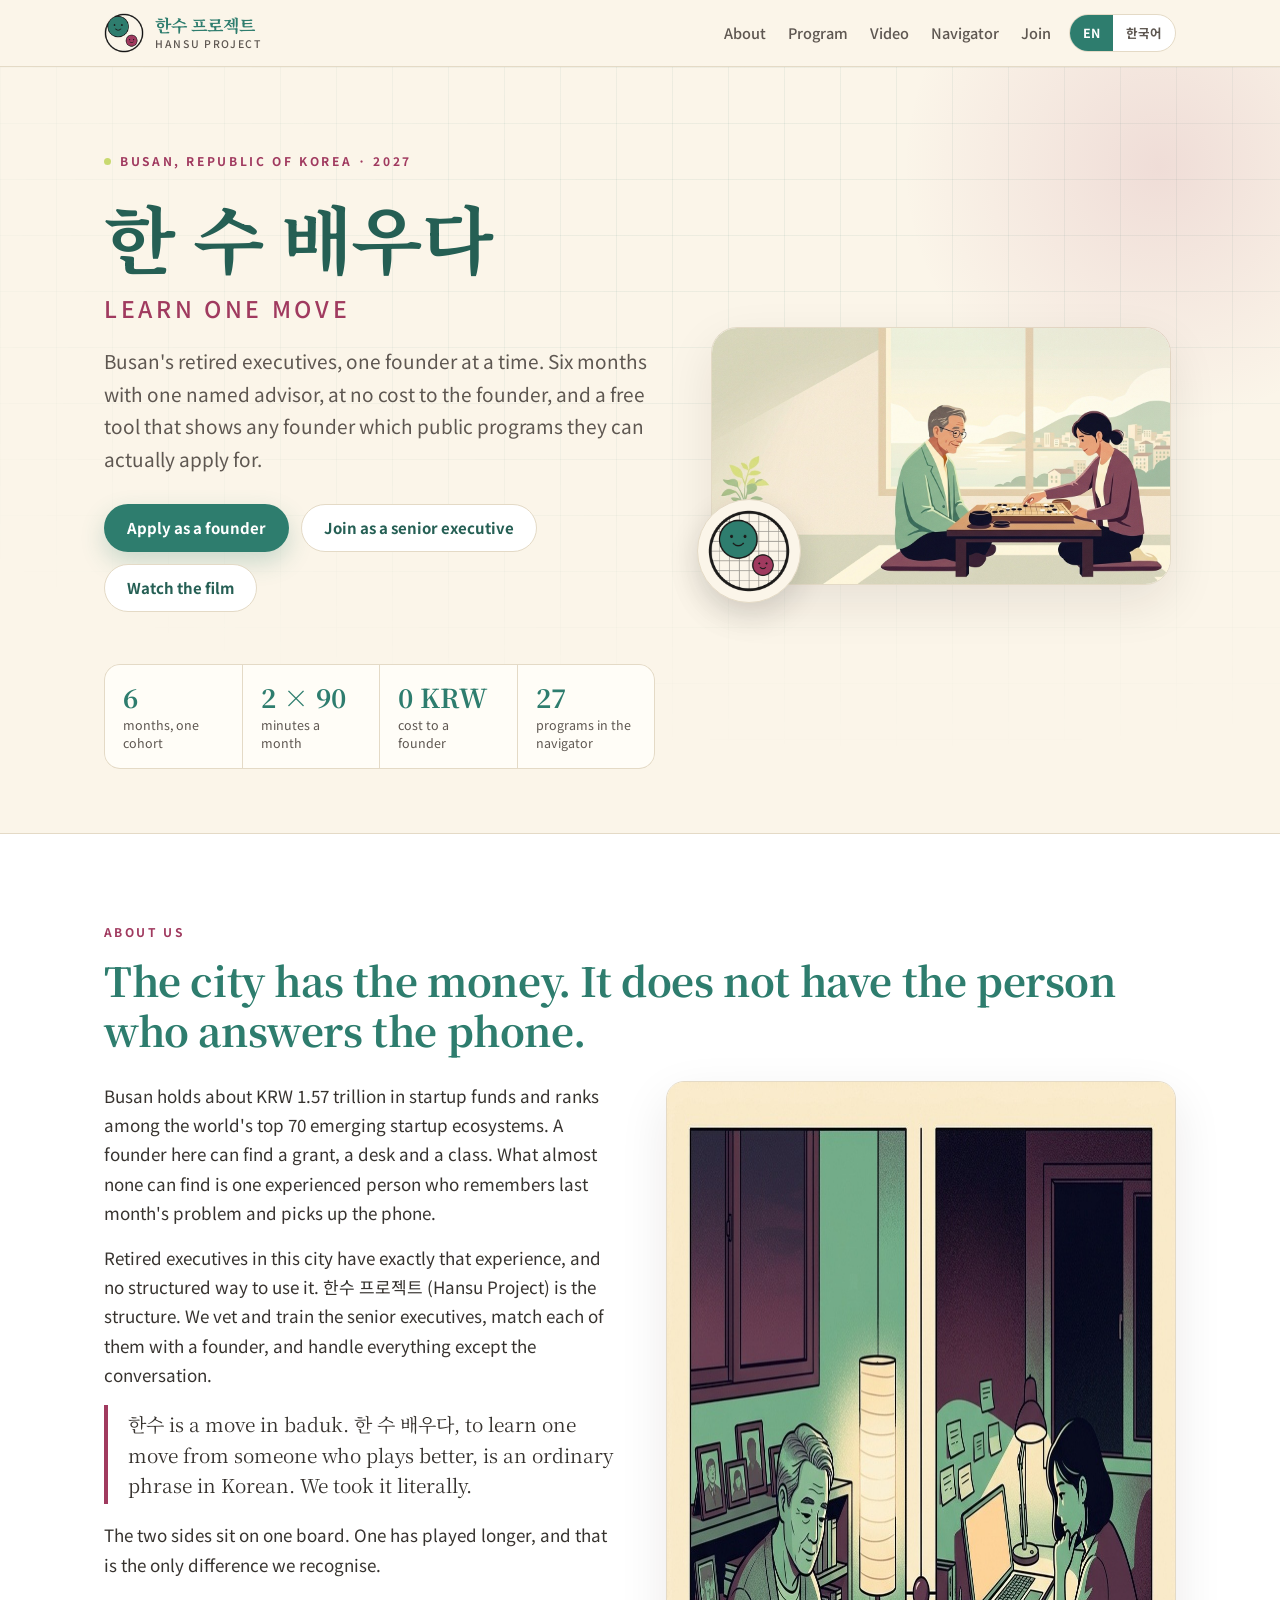
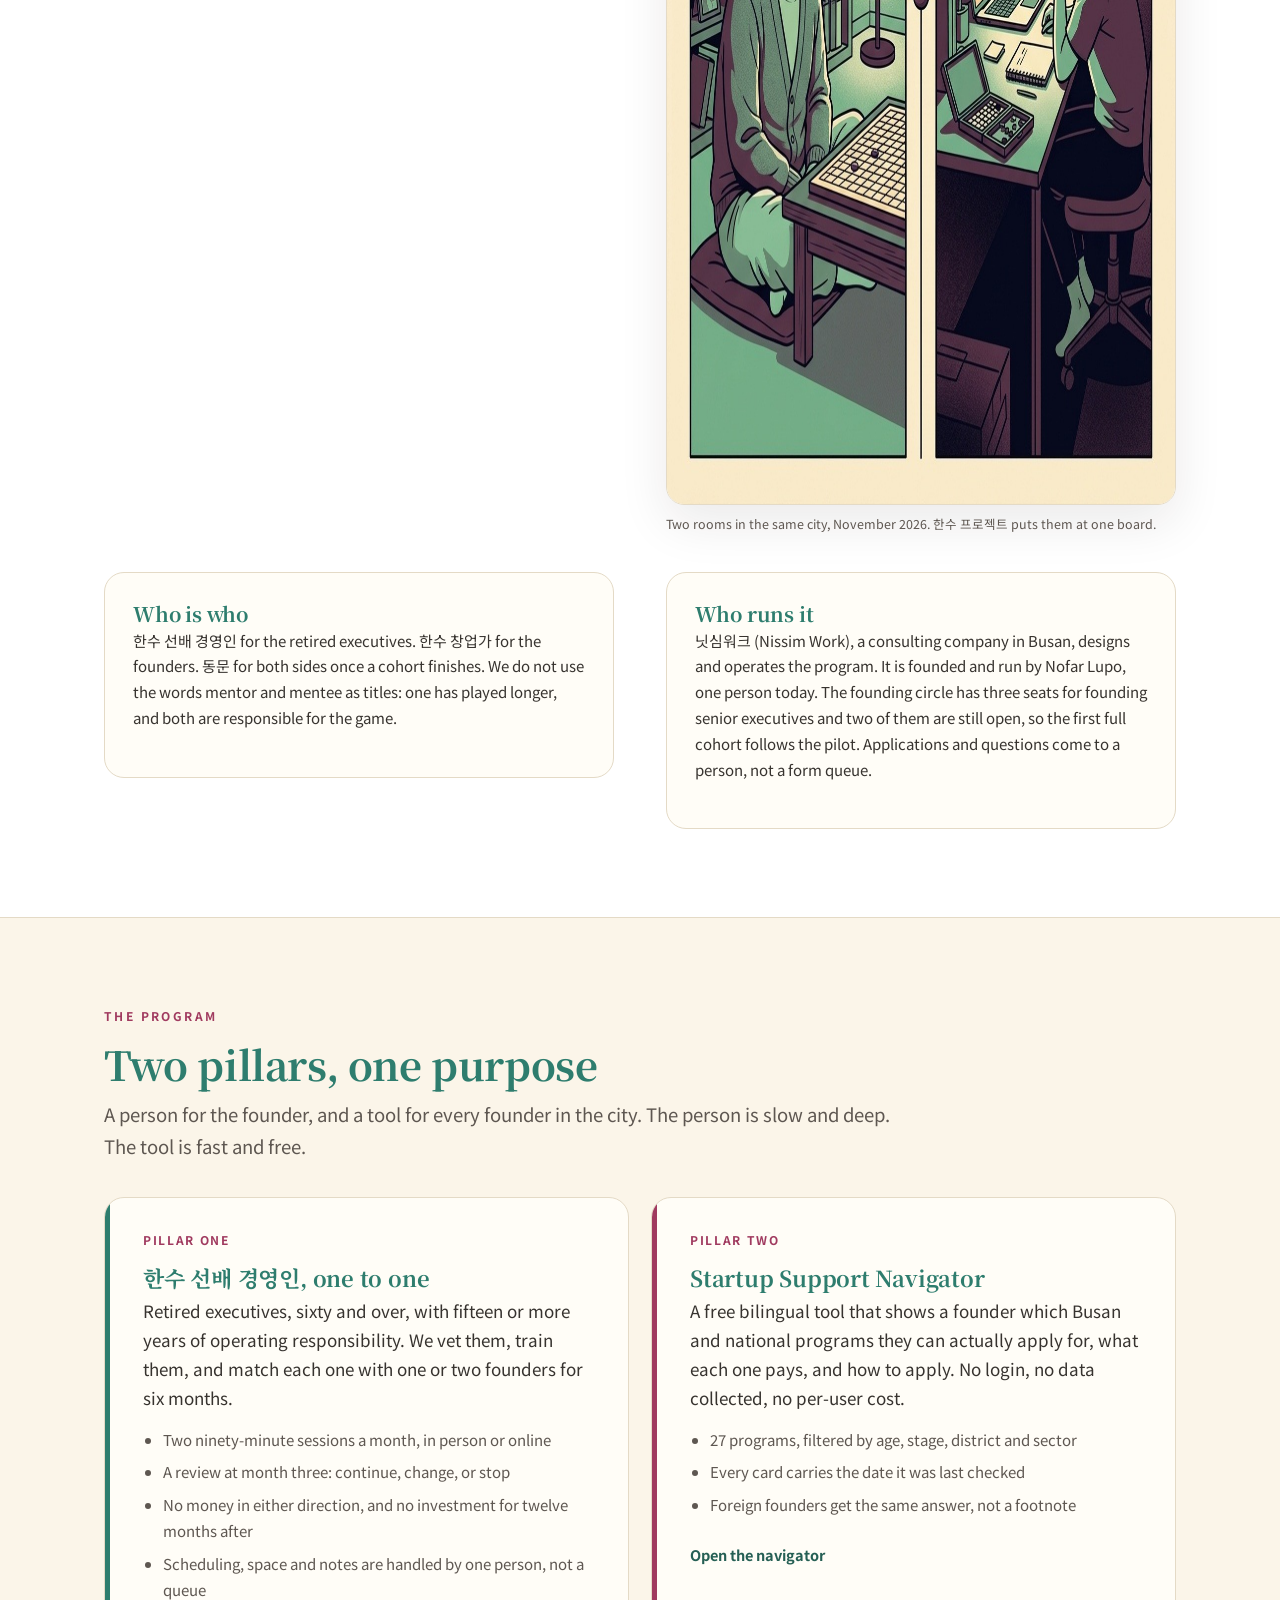
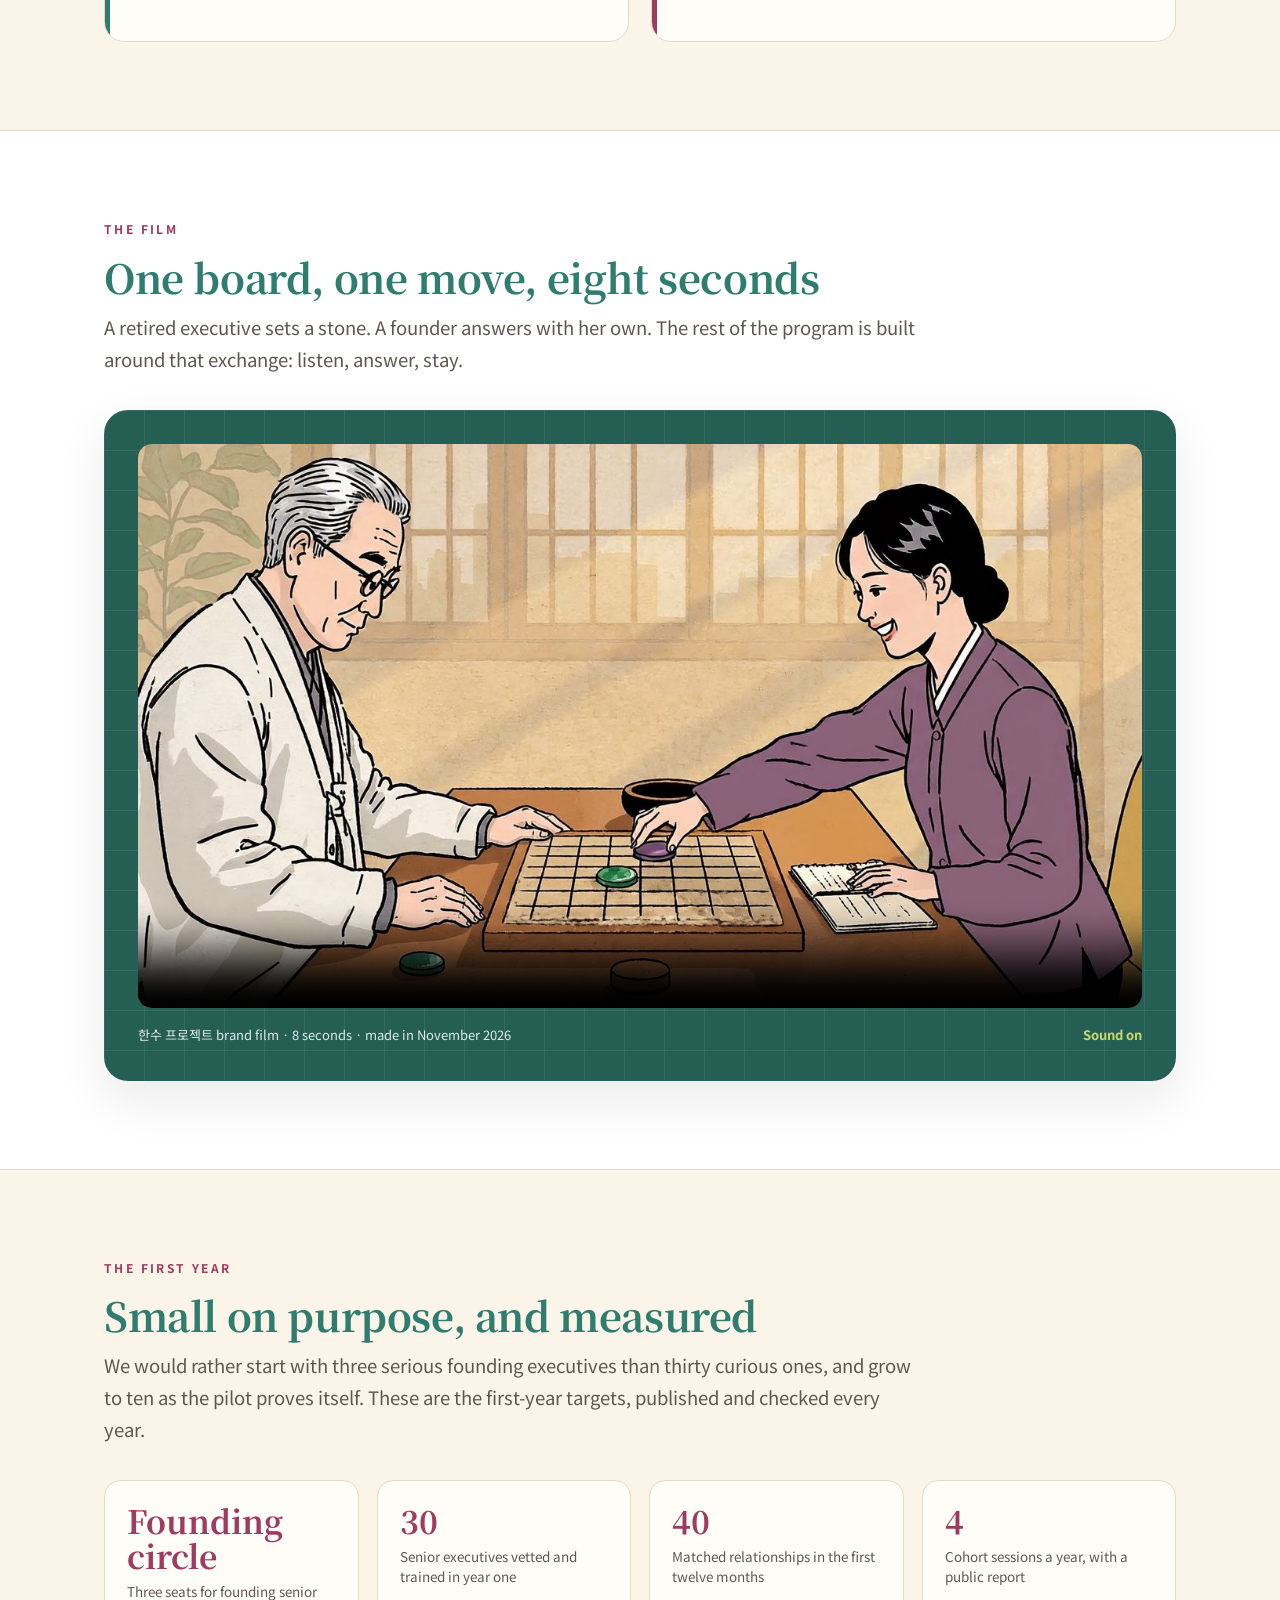
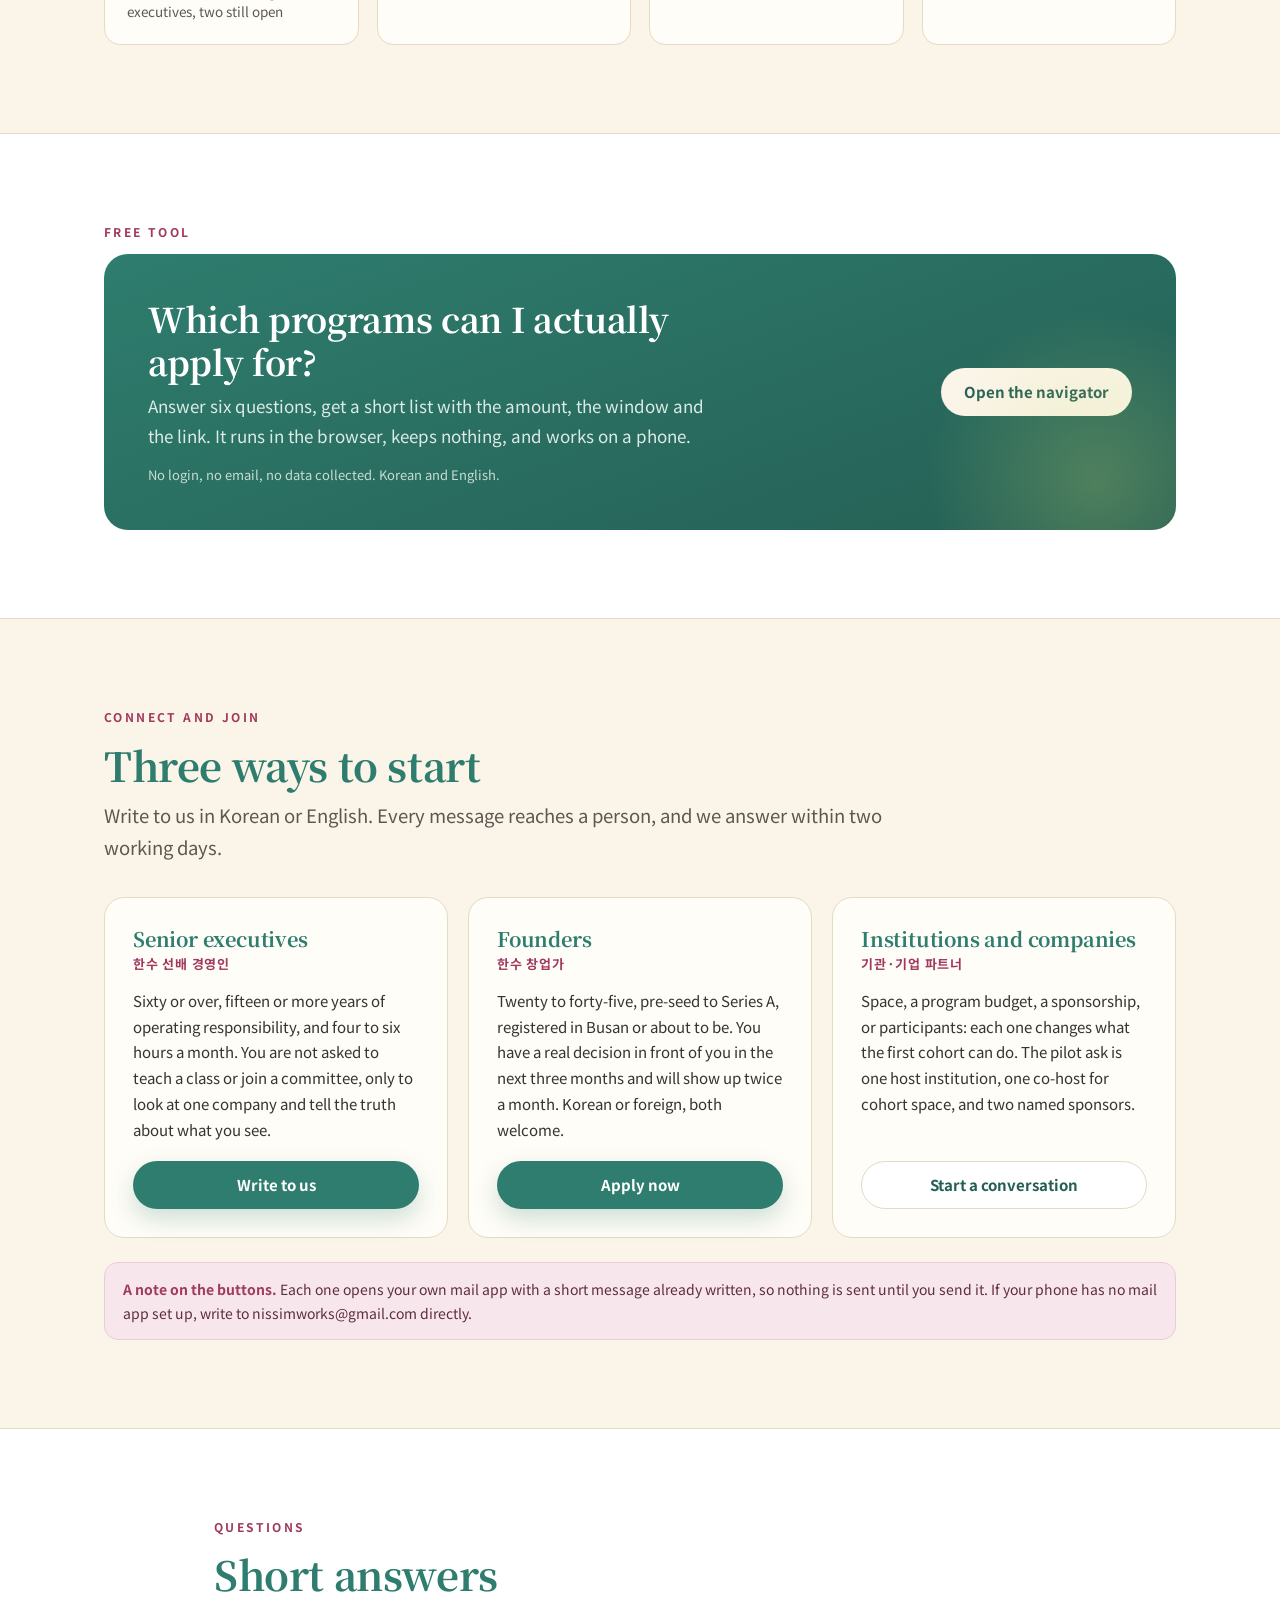
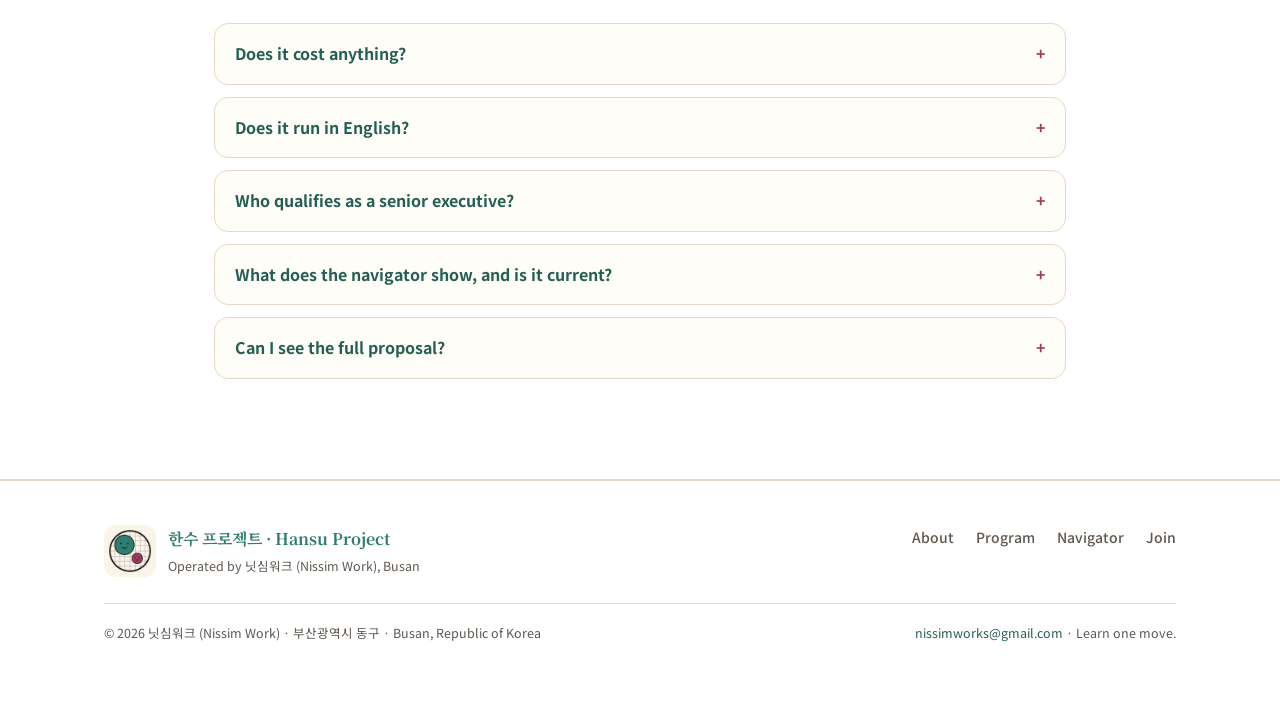
==== commit 5f04bf3d: "Remove funding, staffing and cohort claims the program cannot support Nofar confirmed the program ha" ====
--- a/index.html
+++ b/index.html
@@ -274,7 +274,7 @@
       </div>
       <div class="card" style="flex:none">
         <h3 data-en="Who runs it" data-ko="운영">Who runs it</h3>
-        <p data-en="닛심워크 (Nissim Work), a consulting company in Busan, designs and operates the program. The first cohort starts in February 2027 with ten senior executives, and grows from there. Applications and questions come to a person, not a form queue." data-ko="부산의 컨설팅 회사인 닛심워크(Nissim Work)가 사업을 설계하고 운영합니다. 첫 기수는 2027년 2월에 선배 경영인 10명으로 시작합니다. 신청과 문의는 서류 대기열이 아니라 사람에게 도착합니다.">닛심워크 (Nissim Work), a consulting company in Busan, designs and operates the program. The first cohort starts in February 2027 with ten senior executives, and grows from there. Applications and questions come to a person, not a form queue.</p>
+        <p data-en="닛심워크 (Nissim Work), a consulting company in Busan, designs and operates the program. It is founded and run by Nofar Lupo, one person today. The founding circle has three seats for founding senior executives and two of them are still open, so the first full cohort follows the pilot. Applications and questions come to a person, not a form queue." data-ko="부산의 컨설팅 회사인 닛심워크(Nissim Work)가 사업을 설계하고 운영합니다. 지금 이 일을 하는 사람은 루포 노파르 한 명입니다. 창립 서클은 선배 경영인 자리 세 개로 시작하며, 두 자리는 아직 비어 있습니다. 정식 1기는 시범 운영 뒤에 시작합니다. 신청과 문의는 서류 대기열이 아니라 사람에게 도착합니다.">닛심워크 (Nissim Work), a consulting company in Busan, designs and operates the program. It is founded and run by Nofar Lupo, one person today. The founding circle has three seats for founding senior executives and two of them are still open, so the first full cohort follows the pilot. Applications and questions come to a person, not a form queue.</p>
       </div>
     </div>
   </div>
@@ -294,7 +294,7 @@
           <li data-en="Two ninety-minute sessions a month, in person or online" data-ko="한 달 두 번, 90분씩 대면 또는 온라인">Two ninety-minute sessions a month, in person or online</li>
           <li data-en="A review at month three: continue, change, or stop" data-ko="3개월 차 점검: 계속, 교체, 종료">A review at month three: continue, change, or stop</li>
           <li data-en="No money in either direction, and no investment for twelve months after" data-ko="어느 방향으로도 금전이 오가지 않으며, 종료 후 12개월간 투자도 하지 않습니다">No money in either direction, and no investment for twelve months after</li>
-          <li data-en="One coordinator handles scheduling, space and notes" data-ko="일정, 공간, 기록은 전담 코디네이터가 맡습니다">One coordinator handles scheduling, space and notes</li>
+          <li data-en="Scheduling, space and notes are handled by one person, not a queue" data-ko="일정, 공간, 기록은 대기열이 아니라 한 사람이 맡습니다">Scheduling, space and notes are handled by one person, not a queue</li>
         </ul>
       </article>
       <article class="pillar p2">
@@ -334,9 +334,9 @@
   <div class="wrap">
     <span class="eyebrow" data-en="The first year" data-ko="첫해 계획">The first year</span>
     <h2 data-en="Small on purpose, and measured" data-ko="의도적으로 작게, 그리고 측정 가능하게">Small on purpose, and measured</h2>
-    <p class="sub" data-en="We would rather have ten serious senior executives than thirty curious ones. These are the first-year targets, published and checked every year." data-ko="호기심 많은 30명보다 진지한 10명을 먼저 모읍니다. 아래는 첫해 목표이며, 해마다 공개하고 점검합니다.">We would rather have ten serious senior executives than thirty curious ones. These are the first-year targets, published and checked every year.</p>
+    <p class="sub" data-en="We would rather start with three serious founding executives than thirty curious ones, and grow to ten as the pilot proves itself. These are the first-year targets, published and checked every year." data-ko="호기심 많은 30명보다 진지한 창립 서클 세 분으로 시작하고, 시범 운영이 증명되면 열 분까지 늘립니다. 아래는 첫해 목표이며, 해마다 공개하고 점검합니다.">We would rather start with three serious founding executives than thirty curious ones, and grow to ten as the pilot proves itself. These are the first-year targets, published and checked every year.</p>
     <div class="nums">
-      <div class="num"><b data-en="Feb 2027" data-ko="2027년 2월">Feb 2027</b><span data-en="First cohort opens with ten senior executives" data-ko="첫 기수, 선배 경영인 10명으로 시작">First cohort opens with ten senior executives</span></div>
+      <div class="num"><b data-en="Founding circle" data-ko="창립 서클">Founding circle</b><span data-en="Three seats for founding senior executives, two still open" data-ko="선배 경영인 자리 세 개, 그중 두 자리 모집 중">Three seats for founding senior executives, two still open</span></div>
       <div class="num"><b>30</b><span data-en="Senior executives vetted and trained in year one" data-ko="첫해 검증과 교육을 마치는 선배 경영인">Senior executives vetted and trained in year one</span></div>
       <div class="num"><b>40</b><span data-en="Matched relationships in the first twelve months" data-ko="첫 12개월 동안의 매칭">Matched relationships in the first twelve months</span></div>
       <div class="num"><b>4</b><span data-en="Cohort sessions a year, with a public report" data-ko="연 4회 기수 세션과 공개 보고서">Cohort sessions a year, with a public report</span></div>
@@ -397,7 +397,7 @@
     <div style="margin-top:24px">
       <details>
         <summary data-en="Does it cost anything?" data-ko="비용이 있나요?">Does it cost anything?</summary>
-        <p data-en="No. Nothing is charged to the founder or the senior executive, no equity is taken, and no money passes between the two of them. Corporate and institutional sponsors cover the running cost." data-ko="없습니다. 창업자와 선배 경영인 모두에게 비용을 받지 않고, 지분도 요구하지 않으며, 두 사람 사이에 금전이 오가지 않습니다. 운영 비용은 기업과 기관 후원으로 충당합니다.">No. Nothing is charged to the founder or the senior executive, no equity is taken, and no money passes between the two of them. Corporate and institutional sponsors cover the running cost.</p>
+        <p data-en="No. Nothing is charged to the founder or the senior executive, no equity is taken, and no money passes between the two of them. At the founding stage the running cost is paid by Nissim Work alone, and we will tell you exactly who funds the program before you commit." data-ko="없습니다. 창업자와 선배 경영인 모두에게 비용을 받지 않고, 지분도 요구하지 않으며, 두 사람 사이에 금전이 오가지 않습니다. 창립 단계인 지금은 운영 비용을 닛심워크가 단독으로 부담하며, 참여를 결정하시기 전에 누가 사업비를 대는지 정확히 말씀드립니다.">No. Nothing is charged to the founder or the senior executive, no equity is taken, and no money passes between the two of them. At the founding stage the running cost is paid by Nissim Work alone, and we will tell you exactly who funds the program before you commit.</p>
       </details>
       <details>
         <summary data-en="Does it run in English?" data-ko="영어로도 진행되나요?">Does it run in English?</summary>
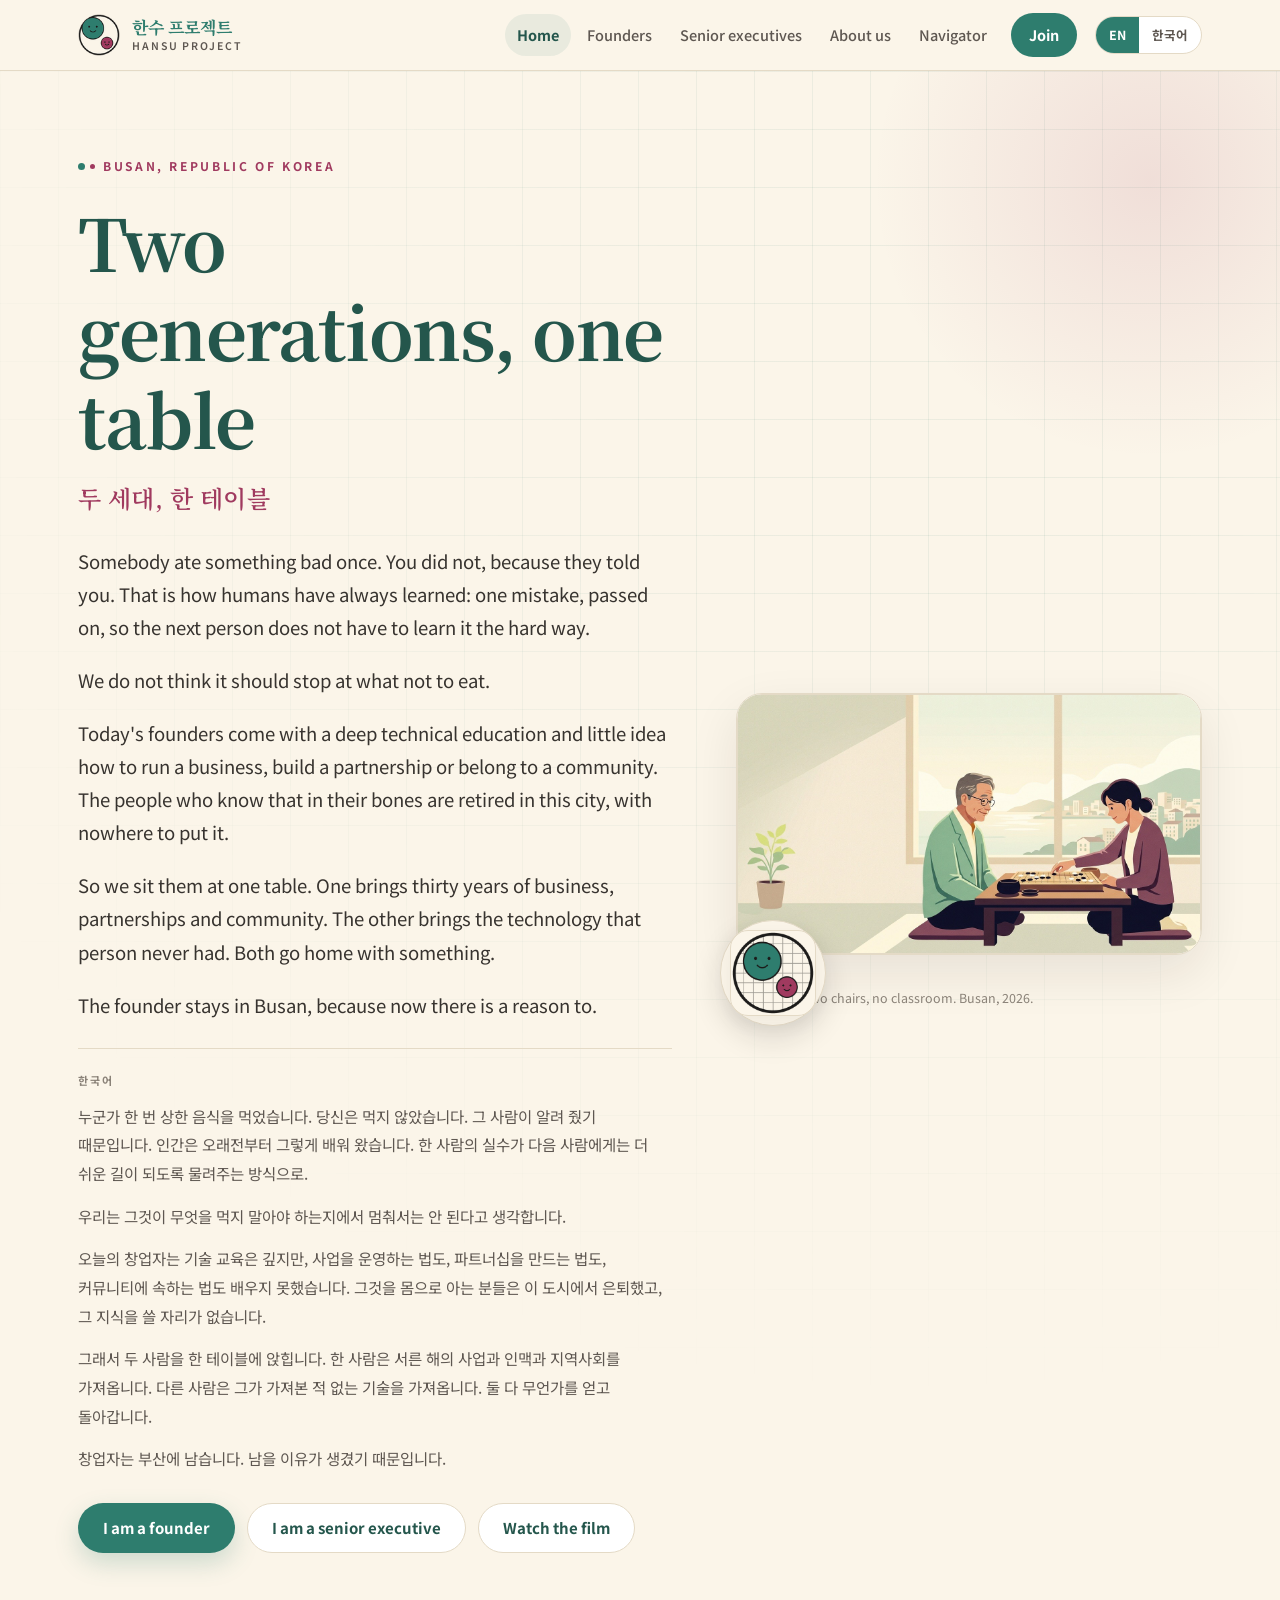
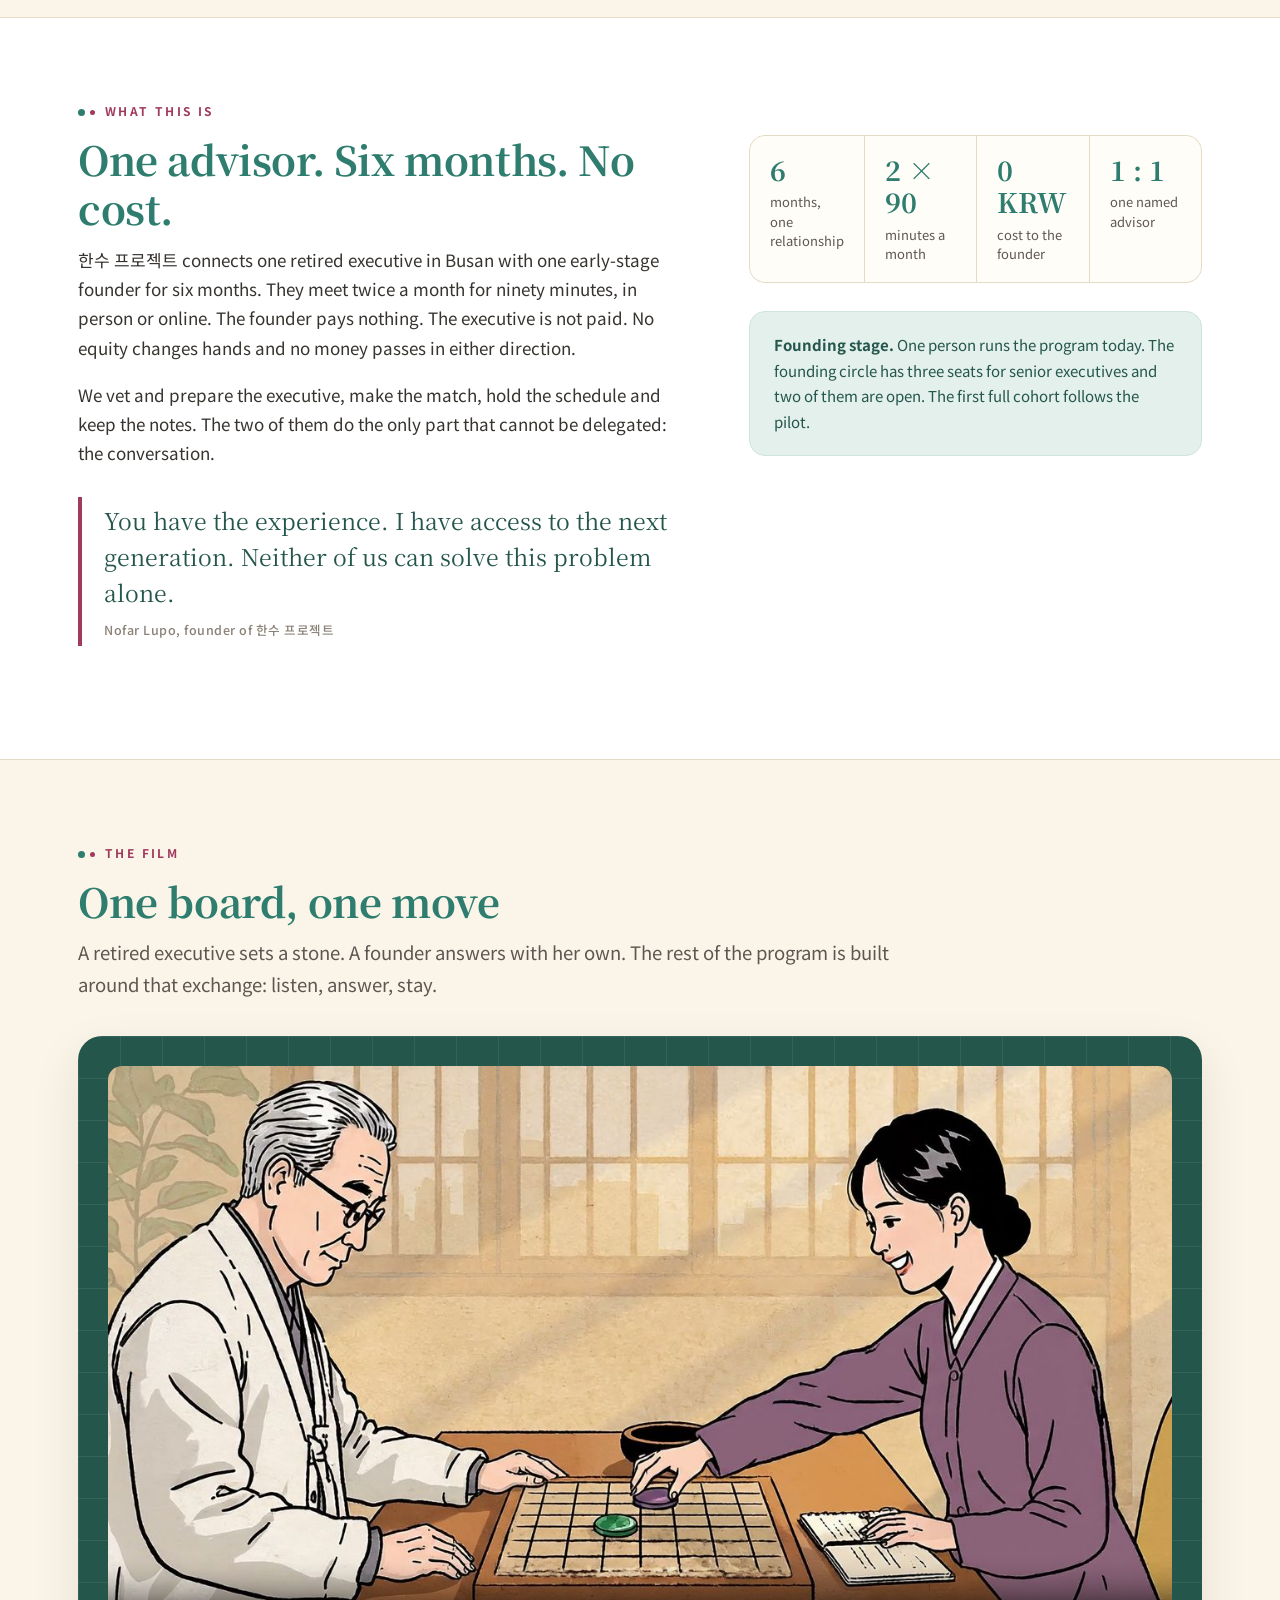
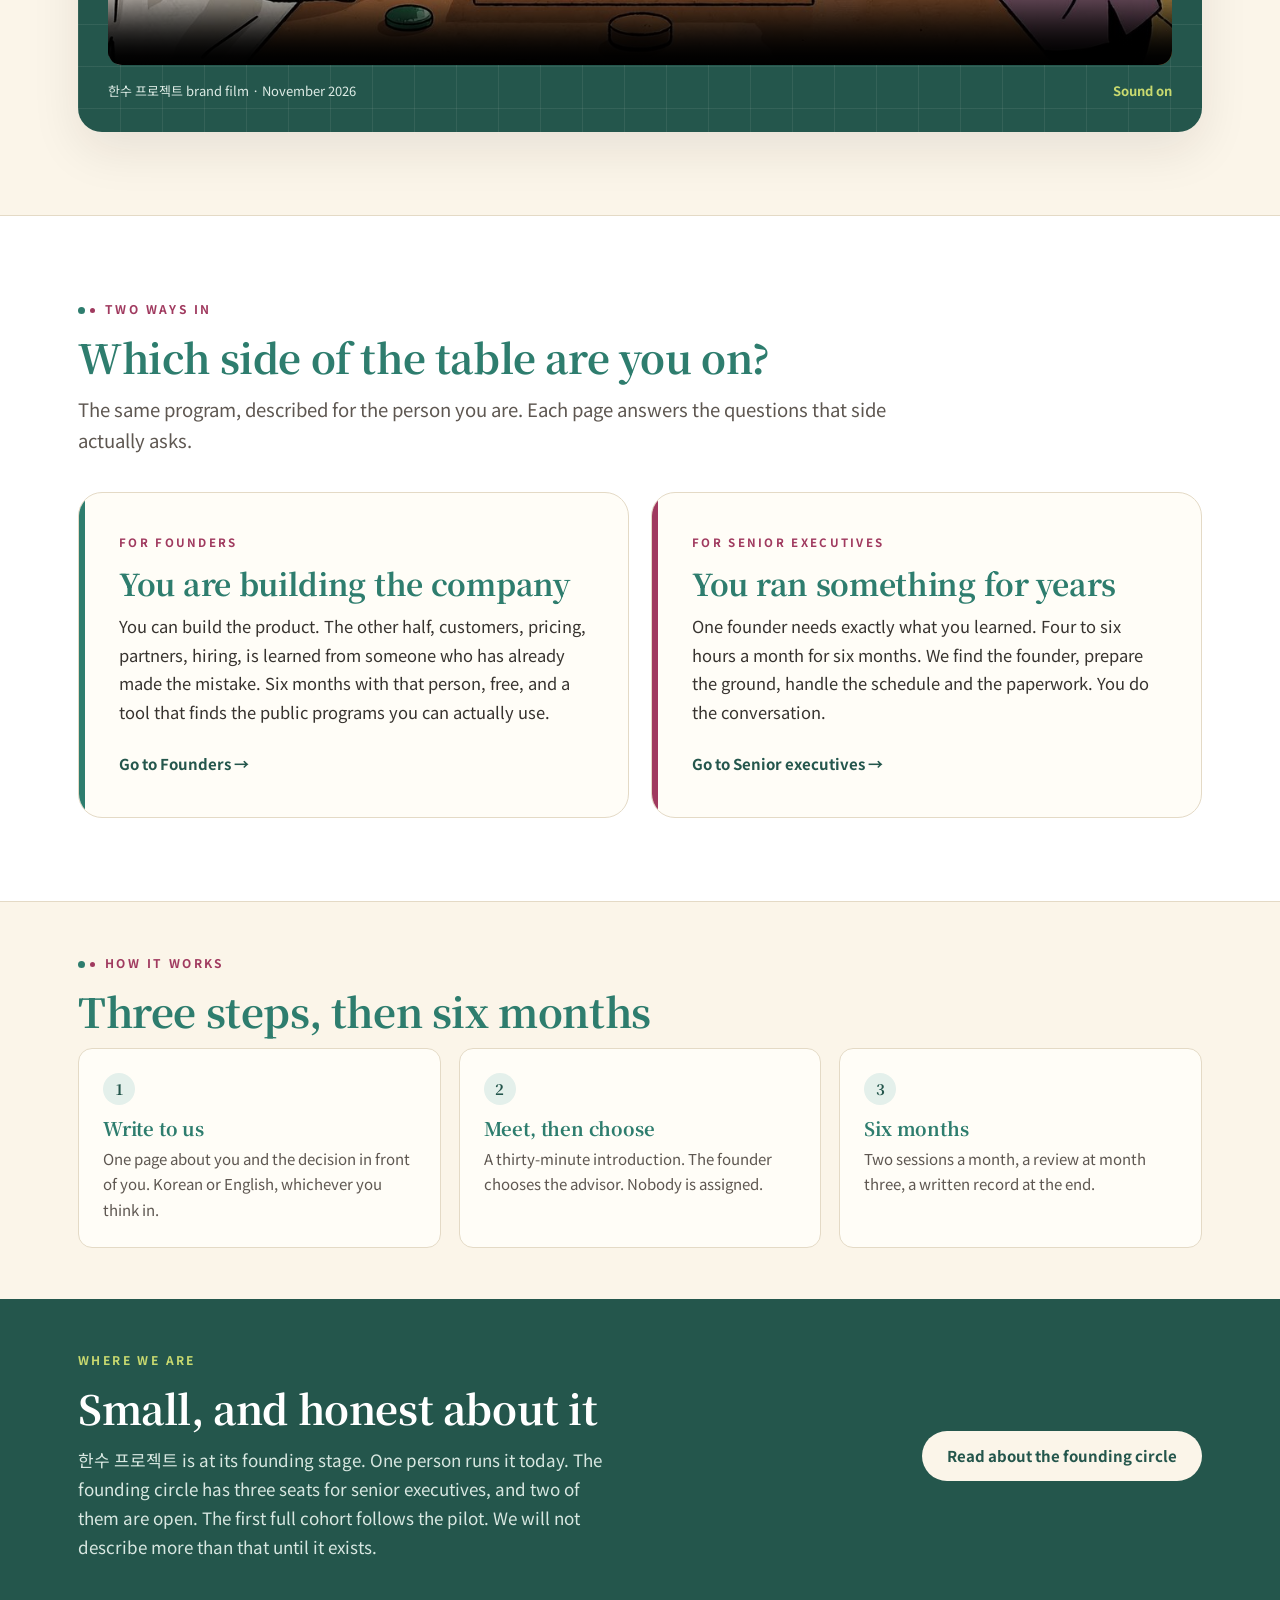
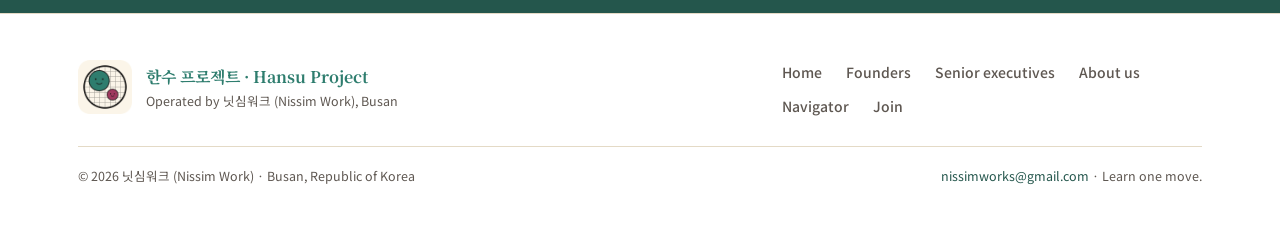
==== commit bb490f2b: "Four pages: home, founders, seniors, about, and a forked join" ====
--- a/index.html
+++ b/index.html
@@ -1,16 +1,16 @@
 <!doctype html>
-<html lang="en">
+<html lang="en" data-title-en="한수 프로젝트 · Hansu Project | Two generations, one table" data-title-ko="한수 프로젝트 | 두 세대, 한 테이블">
 <head>
 <meta charset="utf-8">
 <meta name="viewport" content="width=device-width,initial-scale=1">
-<title>한수 프로젝트 · Hansu Project | Learn one move</title>
-<meta name="description" content="Busan's retired executives, one founder at a time. Six months, one named advisor, at no cost to the founder, plus a free tool that shows founders which public programs they can actually apply for.">
+<title>한수 프로젝트 · Hansu Project | Two generations, one table</title>
+<meta name="description" content="Busan's retired executives and its early-stage founders, at one table for six months. One named advisor, at no cost to the founder, plus a free Startup Support Navigator.">
 <meta name="theme-color" content="#2E7D6E">
 <link rel="canonical" href="https://nissimworks.github.io/hansu-project/">
 <meta property="og:type" content="website">
 <meta property="og:site_name" content="한수 프로젝트 · Hansu Project">
-<meta property="og:title" content="한수 프로젝트 · Hansu Project | Learn one move">
-<meta property="og:description" content="Six months with one named senior advisor in Busan, at no cost to the founder, and a free bilingual tool for startup support programs.">
+<meta property="og:title" content="한수 프로젝트 · Hansu Project | Two generations, one table">
+<meta property="og:description" content="One retired executive, one founder, six months, at no cost to the founder. The founding circle is forming now.">
 <meta property="og:url" content="https://nissimworks.github.io/hansu-project/">
 <meta property="og:image" content="https://nissimworks.github.io/hansu-project/assets/og-cover.jpg">
 <meta property="og:image:width" content="1200">
@@ -23,513 +23,206 @@
 <link rel="preconnect" href="https://fonts.googleapis.com">
 <link rel="preconnect" href="https://fonts.gstatic.com" crossorigin>
 <link href="https://fonts.googleapis.com/css2?family=Noto+Sans+KR:wght@400;500;700&amp;family=Noto+Serif+KR:wght@500;600;700&amp;display=swap" rel="stylesheet">
-<style>
-:root{
-  --jade:#2E7D6E; --jade-soft:#3C8A7B; --jade-deep:#255F54; --jade-tint:#E4F0EB;
-  --plum:#A03A5F; --plum-tint:#F7E7ED;
-  --ink:#1C1B1A; --muted:#5E5751; --cream:#FBF5E9; --card:#FFFDF7; --line:#E4DAC6; --lime:#C8D96F;
-  --radius:20px; --shadow:0 18px 50px rgba(28,27,26,.09);
-  --sans:"Noto Sans KR",Pretendard,"Apple SD Gothic Neo","Malgun Gothic",system-ui,-apple-system,"Segoe UI",Roboto,sans-serif;
-  --serif:"Noto Serif KR","Nanum Myeongjo",Georgia,"Times New Roman",serif;
-}
-*{box-sizing:border-box}
-html{scroll-behavior:smooth;-webkit-text-size-adjust:100%}
-body{margin:0;background:var(--cream);color:var(--ink);font-family:var(--sans);font-size:17px;line-height:1.72;word-break:keep-all;overflow-wrap:break-word;-webkit-font-smoothing:antialiased}
-img{max-width:100%;display:block}
-a{color:var(--jade-deep);text-decoration:none}
-a:hover{color:var(--plum)}
-h1,h2,h3,.serif{font-family:var(--serif);font-weight:700;line-height:1.25;letter-spacing:-.01em}
-.wrap{max-width:1120px;margin:0 auto;padding:0 24px}
-.skip{position:absolute;left:-9999px;top:0;background:var(--jade);color:#fff;padding:10px 16px;z-index:100}
-.skip:focus{left:12px;top:12px;border-radius:8px}
-:focus-visible{outline:3px solid var(--plum);outline-offset:3px;border-radius:4px}
-
-/* header */
-header.site{position:sticky;top:0;z-index:50;background:rgba(251,245,233,.93);backdrop-filter:blur(10px);border-bottom:1px solid var(--line)}
-.hrow{display:flex;align-items:center;gap:18px;min-height:66px}
-.brand{display:flex;align-items:center;gap:11px;flex:none}
-.brand img{width:40px;height:40px}
-.brand .nm{font-family:var(--serif);font-weight:700;color:var(--jade);font-size:17px;line-height:1.1}
-.brand .nm small{display:block;font-family:var(--sans);font-weight:500;font-size:10.5px;letter-spacing:.16em;text-transform:uppercase;color:var(--muted);margin-top:3px}
-nav.main{display:flex;gap:22px;margin-left:auto;overflow-x:auto;scrollbar-width:none;-ms-overflow-style:none}
-nav.main::-webkit-scrollbar{display:none}
-nav.main a{font-size:14.5px;font-weight:500;color:var(--muted);white-space:nowrap}
-nav.main a:hover{color:var(--jade)}
-.lang{display:flex;border:1px solid var(--line);border-radius:999px;overflow:hidden;flex:none;background:#fff}
-.lang button{background:none;border:0;font:inherit;font-size:12.5px;font-weight:700;padding:7px 13px;color:var(--muted);cursor:pointer}
-.lang button.on{background:var(--jade);color:#fff}
-
-/* hero */
-.hero{position:relative;overflow:hidden;padding:clamp(34px,6vw,76px) 0 clamp(30px,5vw,64px)}
-.hero:before{content:"";position:absolute;inset:0;pointer-events:none;
-  background-image:linear-gradient(rgba(46,125,110,.07) 1px,transparent 1px),linear-gradient(90deg,rgba(46,125,110,.07) 1px,transparent 1px);
-  background-size:56px 56px;mask-image:radial-gradient(120% 90% at 70% 20%,#000 20%,transparent 78%)}
-.hero:after{content:"";position:absolute;right:-140px;top:-160px;width:520px;height:520px;border-radius:50%;
-  background:radial-gradient(circle at center,rgba(160,58,95,.13),rgba(160,58,95,0) 70%);pointer-events:none}
-.hgrid{position:relative;display:grid;grid-template-columns:1.08fr .92fr;gap:clamp(26px,4vw,54px);align-items:center}
-.kicker{display:inline-flex;align-items:center;gap:9px;font-size:12px;font-weight:700;letter-spacing:.22em;text-transform:uppercase;color:var(--plum);margin:0 0 18px}
-.kicker i{width:7px;height:7px;border-radius:50%;background:var(--lime);display:inline-block}
-h1{margin:0;font-size:clamp(40px,7.2vw,74px);color:var(--jade-deep)}
-h1 .en{display:block;font-size:clamp(17px,2.4vw,23px);font-family:var(--sans);font-weight:500;letter-spacing:.16em;text-transform:uppercase;color:var(--plum);margin-top:12px}
-.lead{font-size:clamp(16.5px,2.1vw,19px);color:var(--muted);max-width:37em;margin:22px 0 0}
-.cta{display:flex;flex-wrap:wrap;gap:12px;margin:28px 0 0}
-.btn{display:inline-flex;align-items:center;gap:9px;padding:14px 22px;border-radius:999px;font-weight:700;font-size:15px;line-height:1.2;border:1.5px solid transparent;transition:transform .15s ease,background .15s ease,color .15s ease,box-shadow .15s ease}
-.btn:hover{transform:translateY(-1px)}
-.btn.primary{background:var(--jade);color:#fff;box-shadow:0 10px 24px rgba(46,125,110,.24)}
-.btn.primary:hover{background:var(--jade-deep);color:#fff}
-.btn.ghost{background:#fff;color:var(--jade-deep);border-color:var(--line)}
-.btn.ghost:hover{border-color:var(--jade);color:var(--jade-deep)}
-.btn.plum{background:var(--plum);color:#fff}
-.btn.plum:hover{background:#8C3053;color:#fff}
-.hero-art{position:relative;justify-self:center;width:100%;max-width:460px}
-.hero-art .frame{border-radius:26px;overflow:hidden;border:1px solid var(--line);box-shadow:var(--shadow);background:#fff}
-.hero-art .frame img{width:100%;height:auto}
-.hero-art .badge{position:absolute;left:-14px;bottom:-18px;width:104px;height:104px;border-radius:50%;background:var(--cream);
-  border:1px solid var(--line);box-shadow:0 12px 30px rgba(28,27,26,.14);display:grid;place-items:center}
-.hero-art .badge img{width:84px;height:84px}
-.stats{position:relative;display:grid;grid-template-columns:repeat(4,1fr);gap:1px;background:var(--line);border:1px solid var(--line);border-radius:16px;overflow:hidden;margin:clamp(34px,5vw,52px) 0 0}
-.stats div{background:var(--card);padding:16px 18px}
-.stats b{display:block;font-family:var(--serif);font-size:clamp(20px,2.6vw,26px);color:var(--jade);line-height:1.2}
-.stats span{display:block;font-size:12.5px;color:var(--muted);margin-top:4px;line-height:1.45}
-
-/* sections */
-section{padding:clamp(46px,7vw,88px) 0}
-section.alt{background:#fff;border-top:1px solid var(--line);border-bottom:1px solid var(--line)}
-.eyebrow{display:block;font-size:12px;font-weight:700;letter-spacing:.2em;text-transform:uppercase;color:var(--plum);margin-bottom:12px}
-h2{font-size:clamp(26px,4vw,40px);color:var(--jade);margin:0 0 10px}
-.sub{font-size:clamp(16px,2vw,18.5px);color:var(--muted);max-width:44em;margin:0 0 34px}
-.two{display:grid;grid-template-columns:1fr 1fr;gap:clamp(26px,4vw,54px);align-items:start}
-.prose p{margin:0 0 16px;color:#37332F}
-.prose p:last-child{margin-bottom:0}
-.prose strong{color:var(--jade-deep)}
-.pull{border-left:4px solid var(--plum);padding:4px 0 4px 20px;margin:26px 0;font-family:var(--serif);font-size:19px;line-height:1.6;color:var(--jade-deep)}
-figure{margin:0}
-figure img{border-radius:18px;border:1px solid var(--line);box-shadow:var(--shadow)}
-figcaption{font-size:12.5px;color:var(--muted);margin-top:10px;line-height:1.5}
-
-/* pillars */
-.pillars{display:grid;grid-template-columns:1fr 1fr;gap:22px}
-.pillar{background:var(--card);border:1px solid var(--line);border-radius:var(--radius);padding:clamp(22px,3vw,32px);position:relative;overflow:hidden}
-.pillar:before{content:"";position:absolute;inset:0 auto 0 0;width:5px;background:var(--jade)}
-.pillar.p2:before{background:var(--plum)}
-.pillar h3{font-size:22px;color:var(--jade);margin:0 0 4px;padding-left:6px}
-.pillar .who{font-size:12px;font-weight:700;letter-spacing:.14em;text-transform:uppercase;color:var(--plum);padding-left:6px;margin-bottom:14px}
-.pillar p{color:#37332F;margin:0 0 14px;padding-left:6px}
-.pillar ul{margin:0;padding:0 0 0 26px;color:var(--muted);font-size:15px}
-.pillar li{margin:7px 0}
-.pillar .go{display:inline-block;margin-top:18px;margin-left:6px;font-weight:700;font-size:14.5px}
-
-/* video */
-.video-wrap{background:var(--jade-deep);border-radius:24px;padding:clamp(18px,3vw,34px);box-shadow:var(--shadow);position:relative;overflow:hidden}
-.video-wrap:before{content:"";position:absolute;inset:0;pointer-events:none;
-  background-image:linear-gradient(rgba(251,245,233,.08) 1px,transparent 1px),linear-gradient(90deg,rgba(251,245,233,.08) 1px,transparent 1px);background-size:40px 40px}
-.video-wrap video{width:100%;height:auto;border-radius:14px;display:block;background:#12211D;position:relative;z-index:1}
-.video-meta{position:relative;z-index:1;display:flex;flex-wrap:wrap;gap:10px 22px;align-items:center;justify-content:space-between;margin-top:16px;color:#DDEBE5;font-size:13px}
-.video-meta .dot{color:var(--lime);font-weight:700}
-
-/* numbers */
-.nums{display:grid;grid-template-columns:repeat(4,1fr);gap:18px;margin-top:8px}
-.num{background:var(--card);border:1px solid var(--line);border-radius:16px;padding:22px}
-.num b{display:block;font-family:var(--serif);font-size:32px;color:var(--plum);line-height:1.1}
-.num span{display:block;font-size:13.5px;color:var(--muted);margin-top:8px;line-height:1.5}
-
-/* navigator band */
-.band{background:linear-gradient(160deg,#2E7D6E,#255F54);color:#fff;border-radius:24px;padding:clamp(26px,4vw,44px);display:grid;grid-template-columns:1.3fr .7fr;gap:24px;align-items:center;position:relative;overflow:hidden}
-.band:after{content:"";position:absolute;right:-90px;bottom:-120px;width:340px;height:340px;border-radius:50%;background:radial-gradient(circle at center,rgba(200,217,111,.25),rgba(200,217,111,0) 70%)}
-.band h2{color:#fff;margin-bottom:8px;font-size:clamp(24px,3.4vw,34px)}
-.band p{color:#DCEBE5;margin:0;max-width:34em}
-.band .btn{justify-self:end;background:var(--cream);color:var(--jade-deep)}
-.band .btn:hover{background:#fff;color:var(--jade-deep)}
-.band .note{color:#C7DDD5;font-size:13px;margin-top:14px}
-
-/* join */
-.join{display:grid;grid-template-columns:repeat(3,1fr);gap:20px}
-.card{background:var(--card);border:1px solid var(--line);border-radius:var(--radius);padding:clamp(20px,2.6vw,28px);display:flex;flex-direction:column}
-.card h3{font-size:20px;color:var(--jade);margin:0 0 2px}
-.card .kr{font-size:13px;color:var(--plum);font-weight:700;letter-spacing:.06em;margin-bottom:12px}
-.card p{font-size:15px;color:#37332F;margin:0 0 18px;flex:1}
-.card .btn{justify-content:center}
-.note-line{display:flex;gap:10px;align-items:flex-start;background:var(--plum-tint);border:1px solid #EBCBD8;border-radius:14px;padding:14px 18px;margin-top:24px;font-size:14px;color:#5E2C41}
-.note-line b{color:var(--plum)}
-
-/* faq */
-details{background:var(--card);border:1px solid var(--line);border-radius:14px;padding:16px 20px;margin-bottom:12px}
-details summary{cursor:pointer;font-weight:700;color:var(--jade-deep);font-size:16px;list-style:none}
-details summary::-webkit-details-marker{display:none}
-details summary:after{content:"+";float:right;color:var(--plum);font-weight:700;transition:transform .18s ease}
-details[open] summary:after{transform:rotate(45deg)}
-details p{margin:12px 0 0;color:var(--muted);font-size:15px}
-
-/* footer */
-footer.site{background:#fff;border-top:1px solid var(--line);padding:44px 0 60px;font-size:14px;color:var(--muted)}
-.fgrid{display:flex;flex-wrap:wrap;gap:28px;justify-content:space-between;align-items:flex-start}
-.fbrand{display:flex;gap:12px;align-items:center}
-.fbrand img{width:52px;height:52px}
-.fbrand b{display:block;font-family:var(--serif);color:var(--jade);font-size:16px}
-.fbrand span{font-size:12.5px}
-.flinks{display:flex;flex-wrap:wrap;gap:8px 22px}
-.flinks a{color:var(--muted);font-weight:500}
-.flinks a:hover{color:var(--jade)}
-.legal{margin-top:26px;padding-top:18px;border-top:1px solid var(--line);font-size:12.5px;display:flex;flex-wrap:wrap;gap:6px 18px;justify-content:space-between}
-
-@media (max-width:900px){
-  .hgrid{grid-template-columns:1fr}
-  .hero-art{order:-1;max-width:420px}
-  .two{grid-template-columns:1fr}
-  .pillars{grid-template-columns:1fr}
-  .nums{grid-template-columns:1fr 1fr}
-  .band{grid-template-columns:1fr}
-  .band .btn{justify-self:start}
-  .join{grid-template-columns:1fr}
-  .hrow{flex-wrap:wrap;padding-top:8px;padding-bottom:2px}
-  nav.main{order:3;flex:1 0 100%;margin:0;padding:0 0 8px;gap:18px}
-  nav.main a{font-size:13.5px}
-}
-@media (max-width:560px){
-  body{font-size:16px}
-  .stats{grid-template-columns:1fr 1fr}
-  .wrap{padding:0 18px}
-  .hrow{gap:10px;min-height:56px;align-items:center}
-  nav.main{flex:1 0 100%;padding-bottom:6px}
-  .hero-art .badge{width:78px;height:78px;left:-8px;bottom:-12px}
-  .hero-art .badge img{width:62px;height:62px}
-}
-@media (prefers-reduced-motion:reduce){
-  html{scroll-behavior:auto}
-  .btn:hover{transform:none}
-}
-</style>
+<link rel="stylesheet" href="assets/site.css">
 </head>
 <body>
 <a class="skip" href="#main" data-en="Skip to content" data-ko="본문으로 건너뛰기">Skip to content</a>
 
 <header class="site">
   <div class="wrap hrow">
-    <a class="brand" href="#top" aria-label="한수 프로젝트 Hansu Project">
-      <img src="assets/hansu-logo-64.png" alt="한수 프로젝트 circular emblem" width="40" height="40">
+    <a class="brand" href="index.html" aria-label="한수 프로젝트 Hansu Project">
+      <img src="assets/hansu-logo-64.png" alt="한수 프로젝트 circular emblem" width="42" height="42">
       <span class="nm">한수 프로젝트<small>Hansu Project</small></span>
     </a>
     <nav class="main" aria-label="Main">
-      <a href="#story" data-en="About" data-ko="소개">About</a>
-      <a href="#program" data-en="Program" data-ko="사업">Program</a>
-      <a href="#video" data-en="Video" data-ko="영상">Video</a>
+      <a href="index.html" aria-current="page" data-en="Home" data-ko="홈">Home</a>
+      <a href="founders.html" data-en="Founders" data-ko="창업가">Founders</a>
+      <a href="seniors.html" data-en="Senior executives" data-ko="선배 경영인">Senior executives</a>
+      <a href="about.html" data-en="About us" data-ko="소개">About us</a>
       <a href="navigator.html" data-en="Navigator" data-ko="내비게이터">Navigator</a>
-      <a href="#join" data-en="Join" data-ko="참여">Join</a>
+      <a class="join-link" href="join.html" data-en="Join" data-ko="참여">Join</a>
     </nav>
     <div class="lang" role="group" aria-label="Language">
-      <button type="button" data-lang="en" class="on">EN</button>
-      <button type="button" data-lang="ko">한국어</button>
+      <button type="button" data-lang="en" class="on" aria-pressed="true">EN</button>
+      <button type="button" data-lang="ko" aria-pressed="false">한국어</button>
     </div>
   </div>
 </header>
 
 <main id="main">
-<section class="hero" id="top">
+
+<section class="hero board-bg" id="top">
   <div class="wrap hgrid">
     <div>
-      <p class="kicker"><i></i><span data-en="Busan, Republic of Korea · 2027" data-ko="부산광역시 · 2027">Busan, Republic of Korea · 2027</span></p>
-      <h1>한 수 배우다<span class="en">Learn one move</span></h1>
-      <p class="lead" data-en="Busan's retired executives, one founder at a time. Six months with one named advisor, at no cost to the founder, and a free tool that shows any founder which public programs they can actually apply for." data-ko="부산의 선배 경영인이 초기 창업자 한 사람과 6개월을 함께합니다. 창업자에게 비용은 없습니다. 어떤 공공사업에 실제로 신청할 수 있는지 보여 주는 무료 도구도 함께 운영합니다.">Busan's retired executives, one founder at a time. Six months with one named advisor, at no cost to the founder, and a free tool that shows any founder which public programs they can actually apply for.</p>
+      <p class="kicker"><span class="stones"><i></i><i></i></span><span data-en="Busan, Republic of Korea" data-ko="부산광역시">Busan, Republic of Korea</span></p>
+      <h1 data-en="Two generations, one table" data-ko="두 세대, 한 테이블">Two generations, one table</h1>
+      <span class="h1-ko" aria-hidden="true">두 세대, 한 테이블</span>
+
+      <div class="story">
+        <p data-en="Somebody ate something bad once. You did not, because they told you. That is how humans have always learned: one mistake, passed on, so the next person does not have to learn it the hard way." data-ko="누군가 한 번 상한 음식을 먹었습니다. 당신은 먹지 않았습니다. 그 사람이 알려 줬기 때문입니다. 인간은 오래전부터 그렇게 배워 왔습니다. 한 사람의 실수가 다음 사람에게는 더 쉬운 길이 되도록 물려주는 방식으로.">Somebody ate something bad once. You did not, because they told you. That is how humans have always learned: one mistake, passed on, so the next person does not have to learn it the hard way.</p>
+        <p data-en="We do not think it should stop at what not to eat." data-ko="우리는 그것이 무엇을 먹지 말아야 하는지에서 멈춰서는 안 된다고 생각합니다.">We do not think it should stop at what not to eat.</p>
+        <p data-en="Today's founders come with a deep technical education and little idea how to run a business, build a partnership or belong to a community. The people who know that in their bones are retired in this city, with nowhere to put it." data-ko="오늘의 창업자는 기술 교육은 깊지만, 사업을 운영하는 법도, 파트너십을 만드는 법도, 커뮤니티에 속하는 법도 배우지 못했습니다. 그것을 몸으로 아는 분들은 이 도시에서 은퇴했고, 그 지식을 쓸 자리가 없습니다.">Today's founders come with a deep technical education and little idea how to run a business, build a partnership or belong to a community. The people who know that in their bones are retired in this city, with nowhere to put it.</p>
+        <p data-en="So we sit them at one table. One brings thirty years of business, partnerships and community. The other brings the technology that person never had. Both go home with something." data-ko="그래서 두 사람을 한 테이블에 앉힙니다. 한 사람은 서른 해의 사업과 인맥과 지역사회를 가져옵니다. 다른 사람은 그가 가져본 적 없는 기술을 가져옵니다. 둘 다 무언가를 얻고 돌아갑니다.">So we sit them at one table. One brings thirty years of business, partnerships and community. The other brings the technology that person never had. Both go home with something.</p>
+        <p data-en="The founder stays in Busan, because now there is a reason to." data-ko="창업자는 부산에 남습니다. 남을 이유가 생겼기 때문입니다.">The founder stays in Busan, because now there is a reason to.</p>
+      </div>
+
+      <div class="ko-block" lang="ko">
+        <span class="lab">한국어</span>
+        <p>누군가 한 번 상한 음식을 먹었습니다. 당신은 먹지 않았습니다. 그 사람이 알려 줬기 때문입니다. 인간은 오래전부터 그렇게 배워 왔습니다. 한 사람의 실수가 다음 사람에게는 더 쉬운 길이 되도록 물려주는 방식으로.</p>
+        <p>우리는 그것이 무엇을 먹지 말아야 하는지에서 멈춰서는 안 된다고 생각합니다.</p>
+        <p>오늘의 창업자는 기술 교육은 깊지만, 사업을 운영하는 법도, 파트너십을 만드는 법도, 커뮤니티에 속하는 법도 배우지 못했습니다. 그것을 몸으로 아는 분들은 이 도시에서 은퇴했고, 그 지식을 쓸 자리가 없습니다.</p>
+        <p>그래서 두 사람을 한 테이블에 앉힙니다. 한 사람은 서른 해의 사업과 인맥과 지역사회를 가져옵니다. 다른 사람은 그가 가져본 적 없는 기술을 가져옵니다. 둘 다 무언가를 얻고 돌아갑니다.</p>
+        <p>창업자는 부산에 남습니다. 남을 이유가 생겼기 때문입니다.</p>
+      </div>
+
       <div class="cta">
-        <a class="btn primary" data-form="founder" href="mailto:nissimworks@gmail.com?subject=Hansu%20Project%20%C2%B7%20Founder%20application" data-en="Apply as a founder" data-ko="창업가로 신청하기">Apply as a founder</a>
-        <a class="btn ghost" data-form="senior" href="mailto:nissimworks@gmail.com?subject=Hansu%20Project%20%C2%B7%20Senior%20executive%20interest" data-en="Join as a senior executive" data-ko="선배 경영인으로 참여하기">Join as a senior executive</a>
-        <a class="btn ghost" href="#video" data-en="Watch the film" data-ko="영상 보기">Watch the film</a>
-      </div>
-      <div class="stats">
-        <div><b>6</b><span data-en="months, one cohort" data-ko="개월, 한 기수">months, one cohort</span></div>
-        <div><b>2 × 90</b><span data-en="minutes a month" data-ko="분, 한 달 두 번">minutes a month</span></div>
-        <div><b data-en="0 KRW" data-ko="0원">0 KRW</b><span data-en="cost to a founder" data-ko="창업자 부담">cost to a founder</span></div>
-        <div><b>27</b><span data-en="programs in the navigator" data-ko="개 지원사업, 무료">programs in the navigator</span></div>
-      </div>
-    </div>
-    <div class="hero-art">
+        <a class="btn primary" href="founders.html" data-en="I am a founder" data-ko="창업가입니다">I am a founder</a>
+        <a class="btn ghost" href="seniors.html" data-en="I am a senior executive" data-ko="선배 경영인입니다">I am a senior executive</a>
+        <a class="btn ghost" href="#film" data-en="Watch the film" data-ko="영상 보기">Watch the film</a>
+      </div>
+    </div>
+
+    <figure class="hero-art">
       <div class="frame">
-        <img src="assets/hero-mentorship.jpg" alt="A retired executive and a young founder playing baduk by a window in Busan" width="1376" height="768">
-      </div>
-      <div class="badge"><img src="assets/hansu-logo-256.png" alt="한수 프로젝트 emblem" width="84" height="84"></div>
-    </div>
-  </div>
-</section>
-
-<section id="story" class="alt">
-  <div class="wrap">
-    <span class="eyebrow" data-en="About us" data-ko="한수 프로젝트 소개">About us</span>
-    <h2 data-en="The city has the money. It does not have the person who answers the phone." data-ko="도시에는 자금이 있습니다. 전화를 받아 주는 사람이 없을 뿐입니다.">The city has the money. It does not have the person who answers the phone.</h2>
-    <div class="two" style="margin-top:26px">
+        <img src="assets/hero-mentorship.jpg" alt="A retired executive and a young founder playing baduk together by a window in Busan" width="1376" height="768">
+      </div>
+      <div class="badge"><img src="assets/hansu-logo-256.png" alt="한수 프로젝트 emblem" width="86" height="86"></div>
+      <figcaption data-en="One board, two chairs, no classroom. Busan, 2026." data-ko="바둑판 하나, 의자 둘, 강의실은 없습니다. 부산, 2026년.">One board, two chairs, no classroom. Busan, 2026.</figcaption>
+    </figure>
+  </div>
+</section>
+
+<section class="alt" id="what">
+  <div class="wrap">
+    <div class="split wide-left">
       <div class="prose">
-        <p data-en="Busan holds about KRW 1.57 trillion in startup funds and ranks among the world's top 70 emerging startup ecosystems. A founder here can find a grant, a desk and a class. What almost none can find is one experienced person who remembers last month's problem and picks up the phone." data-ko="부산은 약 1조 5,700억 원의 창업 펀드를 보유하고 있으며, 세계 70위권 신생 창업 생태계에 속합니다. 창업자는 지원금도, 자리도, 교육도 찾을 수 있습니다. 그러나 지난달의 고민을 기억하고 전화를 받아 주는 경험 많은 사람은 거의 없습니다.">Busan holds about KRW 1.57 trillion in startup funds and ranks among the world's top 70 emerging startup ecosystems. A founder here can find a grant, a desk and a class. What almost none can find is one experienced person who remembers last month's problem and picks up the phone.</p>
-        <p data-en="Retired executives in this city have exactly that experience, and no structured way to use it. 한수 프로젝트 (Hansu Project) is the structure. We vet and train the senior executives, match each of them with a founder, and handle everything except the conversation." data-ko="이 도시의 선배 경영인에게는 바로 그 경험이 있습니다. 다만 그것을 쓸 구조가 없습니다. 한수 프로젝트가 그 구조입니다. 선배 경영인을 검증하고 교육하며, 창업자와 연결하고, 대화를 제외한 나머지를 맡습니다.">Retired executives in this city have exactly that experience, and no structured way to use it. 한수 프로젝트 (Hansu Project) is the structure. We vet and train the senior executives, match each of them with a founder, and handle everything except the conversation.</p>
-        <p class="pull" data-en="한수 is a move in baduk. 한 수 배우다, to learn one move from someone who plays better, is an ordinary phrase in Korean. We took it literally." data-ko="한수는 바둑에서 돌을 한 번 두는 수를 뜻합니다. 한 수 배우다는 잘 두는 사람에게 한 수를 배운다는 뜻의 평범한 한국어입니다. 사업은 이 말을 그대로 합니다.">한수 is a move in baduk. 한 수 배우다, to learn one move from someone who plays better, is an ordinary phrase in Korean. We took it literally.</p>
-        <p data-en="The two sides sit on one board. One has played longer, and that is the only difference we recognise." data-ko="양쪽은 같은 바둑판에 앉습니다. 한쪽이 더 오래 두었을 뿐, 우리가 인정하는 차이는 그것뿐입니다.">The two sides sit on one board. One has played longer, and that is the only difference we recognise.</p>
-      </div>
-      <figure>
-        <img src="assets/story-two-panels.jpg" alt="Left: a retired executive at home with a baduk board. Right: a young founder at a laptop late at night." width="1024" height="1024">
-        <figcaption data-en="Two rooms in the same city, November 2026. 한수 프로젝트 puts them at one board." data-ko="같은 도시의 두 방, 2026년 11월. 한수 프로젝트는 두 사람을 한 바둑판에 앉힙니다.">Two rooms in the same city, November 2026. 한수 프로젝트 puts them at one board.</figcaption>
-      </figure>
-    </div>
-    <div class="two" style="margin-top:38px">
-      <div class="card" style="flex:none">
-        <h3 data-en="Who is who" data-ko="부르는 이름">Who is who</h3>
-        <p data-en="한수 선배 경영인 for the retired executives. 한수 창업가 for the founders. 동문 for both sides once a cohort finishes. We do not use the words mentor and mentee as titles: one has played longer, and both are responsible for the game." data-ko="은퇴한 경영인은 한수 선배 경영인, 창업자는 한수 창업가라고 부릅니다. 기수가 끝난 뒤에는 양쪽 모두 동문입니다. 멘토와 멘티는 호칭으로 쓰지 않습니다. 한쪽이 더 오래 두었을 뿐, 판은 두 사람이 함께 만듭니다.">한수 선배 경영인 for the retired executives. 한수 창업가 for the founders. 동문 for both sides once a cohort finishes. We do not use the words mentor and mentee as titles: one has played longer, and both are responsible for the game.</p>
-      </div>
-      <div class="card" style="flex:none">
-        <h3 data-en="Who runs it" data-ko="운영">Who runs it</h3>
-        <p data-en="닛심워크 (Nissim Work), a consulting company in Busan, designs and operates the program. It is founded and run by Nofar Lupo, one person today. The founding circle has three seats for founding senior executives and two of them are still open, so the first full cohort follows the pilot. Applications and questions come to a person, not a form queue." data-ko="부산의 컨설팅 회사인 닛심워크(Nissim Work)가 사업을 설계하고 운영합니다. 지금 이 일을 하는 사람은 루포 노파르 한 명입니다. 창립 서클은 선배 경영인 자리 세 개로 시작하며, 두 자리는 아직 비어 있습니다. 정식 1기는 시범 운영 뒤에 시작합니다. 신청과 문의는 서류 대기열이 아니라 사람에게 도착합니다.">닛심워크 (Nissim Work), a consulting company in Busan, designs and operates the program. It is founded and run by Nofar Lupo, one person today. The founding circle has three seats for founding senior executives and two of them are still open, so the first full cohort follows the pilot. Applications and questions come to a person, not a form queue.</p>
-      </div>
-    </div>
-  </div>
-</section>
-
-<section id="program">
-  <div class="wrap">
-    <span class="eyebrow" data-en="The program" data-ko="사업 구조">The program</span>
-    <h2 data-en="Two pillars, one purpose" data-ko="두 개의 기둥, 하나의 목적">Two pillars, one purpose</h2>
-    <p class="sub" data-en="A person for the founder, and a tool for every founder in the city. The person is slow and deep. The tool is fast and free." data-ko="창업자 한 사람에게는 사람을, 도시의 모든 창업자에게는 도구를 드립니다. 사람은 느리고 깊게, 도구는 빠르고 무료로.">A person for the founder, and a tool for every founder in the city. The person is slow and deep. The tool is fast and free.</p>
-    <div class="pillars">
-      <article class="pillar">
-        <div class="who" data-en="Pillar one" data-ko="첫 번째 기둥">Pillar one</div>
-        <h3 data-en="한수 선배 경영인, one to one" data-ko="한수 선배 경영인, 1대1 연결">한수 선배 경영인, one to one</h3>
-        <p data-en="Retired executives, sixty and over, with fifteen or more years of operating responsibility. We vet them, train them, and match each one with one or two founders for six months." data-ko="만 60세 이상, 15년 이상 조직을 운영한 경영인입니다. 검증과 교육을 거쳐 창업자 한두 명과 6개월 동안 연결합니다.">Retired executives, sixty and over, with fifteen or more years of operating responsibility. We vet them, train them, and match each one with one or two founders for six months.</p>
-        <ul>
-          <li data-en="Two ninety-minute sessions a month, in person or online" data-ko="한 달 두 번, 90분씩 대면 또는 온라인">Two ninety-minute sessions a month, in person or online</li>
-          <li data-en="A review at month three: continue, change, or stop" data-ko="3개월 차 점검: 계속, 교체, 종료">A review at month three: continue, change, or stop</li>
-          <li data-en="No money in either direction, and no investment for twelve months after" data-ko="어느 방향으로도 금전이 오가지 않으며, 종료 후 12개월간 투자도 하지 않습니다">No money in either direction, and no investment for twelve months after</li>
-          <li data-en="Scheduling, space and notes are handled by one person, not a queue" data-ko="일정, 공간, 기록은 대기열이 아니라 한 사람이 맡습니다">Scheduling, space and notes are handled by one person, not a queue</li>
-        </ul>
-      </article>
-      <article class="pillar p2">
-        <div class="who" data-en="Pillar two" data-ko="두 번째 기둥">Pillar two</div>
-        <h3 data-en="Startup Support Navigator" data-ko="창업지원 내비게이터">Startup Support Navigator</h3>
-        <p data-en="A free bilingual tool that shows a founder which Busan and national programs they can actually apply for, what each one pays, and how to apply. No login, no data collected, no per-user cost." data-ko="부산과 국가 지원사업 가운데 실제로 신청할 수 있는 것을 보여 주는 무료 도구입니다. 각 사업의 지원 내용과 신청 방법을 함께 표시합니다. 로그인도, 개인정보 수집도, 사용자당 비용도 없습니다.">A free bilingual tool that shows a founder which Busan and national programs they can actually apply for, what each one pays, and how to apply. No login, no data collected, no per-user cost.</p>
-        <ul>
-          <li data-en="27 programs, filtered by age, stage, district and sector" data-ko="27개 사업을 나이, 단계, 자치구, 업종으로 필터링">27 programs, filtered by age, stage, district and sector</li>
-          <li data-en="Every card carries the date it was last checked" data-ko="모든 카드에 마지막 확인 날짜를 표시">Every card carries the date it was last checked</li>
-          <li data-en="Foreign founders get the same answer, not a footnote" data-ko="외국인 창업자도 같은 결과를 봅니다, 각주가 아니라">Foreign founders get the same answer, not a footnote</li>
-        </ul>
-        <a class="go" href="navigator.html" data-en="Open the navigator" data-ko="내비게이터 열기">Open the navigator</a>
-      </article>
-    </div>
-  </div>
-</section>
-
-<section id="video" class="alt">
-  <div class="wrap">
-    <span class="eyebrow" data-en="The film" data-ko="영상">The film</span>
-    <h2 data-en="One board, one move, eight seconds" data-ko="한 바둑판, 한 수, 8초">One board, one move, eight seconds</h2>
+        <span class="eyebrow"><span class="stones"><i></i><i></i></span><span data-en="What this is" data-ko="사업 소개">What this is</span></span>
+        <h2 data-en="One advisor. Six months. No cost." data-ko="조언자 한 사람. 6개월. 비용 없음.">One advisor. Six months. No cost.</h2>
+        <p data-en="한수 프로젝트 connects one retired executive in Busan with one early-stage founder for six months. They meet twice a month for ninety minutes, in person or online. The founder pays nothing. The executive is not paid. No equity changes hands and no money passes in either direction." data-ko="한수 프로젝트는 부산의 은퇴한 선배 경영인 한 분과 초기 창업자 한 명을 6개월 동안 연결합니다. 한 달에 두 번, 90분씩 대면 또는 비대면으로 만납니다. 창업자는 비용을 내지 않고, 선배 경영인은 보수를 받지 않습니다. 지분도, 어느 방향으로든 금전 거래도 없습니다.">한수 프로젝트 connects one retired executive in Busan with one early-stage founder for six months. They meet twice a month for ninety minutes, in person or online. The founder pays nothing. The executive is not paid. No equity changes hands and no money passes in either direction.</p>
+        <p data-en="We vet and prepare the executive, make the match, hold the schedule and keep the notes. The two of them do the only part that cannot be delegated: the conversation." data-ko="저희는 선배 경영인을 검증하고 준비시키며, 매칭과 일정과 기록을 맡습니다. 두 분은 위임할 수 없는 단 하나의 일, 대화를 합니다.">We vet and prepare the executive, make the match, hold the schedule and keep the notes. The two of them do the only part that cannot be delegated: the conversation.</p>
+        <blockquote class="pull">
+          <span data-en="You have the experience. I have access to the next generation. Neither of us can solve this problem alone." data-ko="경험은 선배님께 있습니다. 다음 세대와 연결되는 일은 제가 합니다. 이 문제는 어느 한쪽만으로는 풀리지 않습니다.">You have the experience. I have access to the next generation. Neither of us can solve this problem alone.</span>
+          <small data-en="Nofar Lupo, founder of 한수 프로젝트" data-ko="한수 프로젝트를 만든 루포 노파르">Nofar Lupo, founder of 한수 프로젝트</small>
+        </blockquote>
+      </div>
+      <div>
+        <div class="stats">
+          <div><b>6</b><span data-en="months, one relationship" data-ko="개월, 한 관계">months, one relationship</span></div>
+          <div><b>2 × 90</b><span data-en="minutes a month" data-ko="분, 한 달 두 번">minutes a month</span></div>
+          <div><b>0 KRW</b><span data-en="cost to the founder" data-ko="창업자 부담">cost to the founder</span></div>
+          <div><b>1 : 1</b><span data-en="one named advisor" data-ko="이름이 있는 조언자 한 사람">one named advisor</span></div>
+        </div>
+        <div class="note">
+          <b data-en="Founding stage." data-ko="창립 단계입니다.">Founding stage.</b>
+          <span data-en=" One person runs the program today. The founding circle has three seats for senior executives and two of them are open. The first full cohort follows the pilot." data-ko=" 지금 이 일을 하는 사람은 한 명입니다. 창립 서클은 선배 경영인 자리 세 개로 시작하며, 두 자리가 비어 있습니다. 정식 1기는 시범 운영 뒤에 시작합니다."> One person runs the program today. The founding circle has three seats for senior executives and two of them are open. The first full cohort follows the pilot.</span>
+        </div>
+      </div>
+    </div>
+  </div>
+</section>
+
+<section id="film">
+  <div class="wrap">
+    <span class="eyebrow"><span class="stones"><i></i><i></i></span><span data-en="The film" data-ko="영상">The film</span></span>
+    <h2 data-en="One board, one move" data-ko="한 바둑판, 한 수">One board, one move</h2>
     <p class="sub" data-en="A retired executive sets a stone. A founder answers with her own. The rest of the program is built around that exchange: listen, answer, stay." data-ko="선배 경영인이 돌을 놓습니다. 창업자가 자기 돌로 답합니다. 나머지 사업은 이 주고받음, 곧 듣고, 답하고, 곁에 남는 일을 중심으로 설계했습니다.">A retired executive sets a stone. A founder answers with her own. The rest of the program is built around that exchange: listen, answer, stay.</p>
-    <div class="video-wrap">
-      <video id="film" controls playsinline muted preload="metadata" poster="assets/hansu-explainer-poster.jpg" width="1280" height="720" aria-label="한수 프로젝트 brand film">
+    <div class="video-panel">
+      <video id="film-video" controls playsinline preload="metadata" poster="assets/hansu-explainer-poster.jpg" width="1280" height="720" aria-label="한수 프로젝트 brand film">
         <source src="assets/hansu-explainer.mp4" type="video/mp4">
         <span data-en="Your browser cannot play this video." data-ko="이 브라우저에서는 영상을 재생할 수 없습니다.">Your browser cannot play this video.</span>
       </video>
       <div class="video-meta">
-        <span data-en="한수 프로젝트 brand film · 8 seconds · made in November 2026" data-ko="한수 프로젝트 브랜드 영상 · 8초 · 2026년 11월 제작">한수 프로젝트 brand film · 8 seconds · made in November 2026</span>
+        <span data-en="한수 프로젝트 brand film · November 2026" data-ko="한수 프로젝트 브랜드 영상 · 2026년 11월">한수 프로젝트 brand film · November 2026</span>
         <span class="dot" data-en="Sound on" data-ko="소리 있음">Sound on</span>
       </div>
     </div>
   </div>
 </section>
 
-<section id="numbers">
-  <div class="wrap">
-    <span class="eyebrow" data-en="The first year" data-ko="첫해 계획">The first year</span>
-    <h2 data-en="Small on purpose, and measured" data-ko="의도적으로 작게, 그리고 측정 가능하게">Small on purpose, and measured</h2>
-    <p class="sub" data-en="We would rather start with three serious founding executives than thirty curious ones, and grow to ten as the pilot proves itself. These are the first-year targets, published and checked every year." data-ko="호기심 많은 30명보다 진지한 창립 서클 세 분으로 시작하고, 시범 운영이 증명되면 열 분까지 늘립니다. 아래는 첫해 목표이며, 해마다 공개하고 점검합니다.">We would rather start with three serious founding executives than thirty curious ones, and grow to ten as the pilot proves itself. These are the first-year targets, published and checked every year.</p>
-    <div class="nums">
-      <div class="num"><b data-en="Founding circle" data-ko="창립 서클">Founding circle</b><span data-en="Three seats for founding senior executives, two still open" data-ko="선배 경영인 자리 세 개, 그중 두 자리 모집 중">Three seats for founding senior executives, two still open</span></div>
-      <div class="num"><b>30</b><span data-en="Senior executives vetted and trained in year one" data-ko="첫해 검증과 교육을 마치는 선배 경영인">Senior executives vetted and trained in year one</span></div>
-      <div class="num"><b>40</b><span data-en="Matched relationships in the first twelve months" data-ko="첫 12개월 동안의 매칭">Matched relationships in the first twelve months</span></div>
-      <div class="num"><b>4</b><span data-en="Cohort sessions a year, with a public report" data-ko="연 4회 기수 세션과 공개 보고서">Cohort sessions a year, with a public report</span></div>
-    </div>
-  </div>
-</section>
-
-<section class="alt" id="navigator">
-  <div class="wrap">
-    <span class="eyebrow" data-en="Free tool" data-ko="무료 도구">Free tool</span>
-    <div class="band">
-      <div>
-        <h2 data-en="Which programs can I actually apply for?" data-ko="나는 어떤 사업에 신청할 수 있을까요?">Which programs can I actually apply for?</h2>
-        <p data-en="Answer six questions, get a short list with the amount, the window and the link. It runs in the browser, keeps nothing, and works on a phone." data-ko="여섯 가지만 고르면 지원 금액, 신청 기간, 신청 링크가 담긴 짧은 목록이 나옵니다. 브라우저 안에서만 동작하고 아무것도 저장하지 않으며, 휴대전화에서도 열립니다.">Answer six questions, get a short list with the amount, the window and the link. It runs in the browser, keeps nothing, and works on a phone.</p>
-        <p class="note" data-en="No login, no email, no data collected. Korean and English." data-ko="로그인 없음, 이메일 없음, 수집하는 개인정보 없음. 한국어와 영어.">No login, no email, no data collected. Korean and English.</p>
-      </div>
-      <a class="btn" href="navigator.html" data-en="Open the navigator" data-ko="내비게이터 열기">Open the navigator</a>
-    </div>
-  </div>
-</section>
-
-<section id="join">
-  <div class="wrap">
-    <span class="eyebrow" data-en="Connect and join" data-ko="참여하기">Connect and join</span>
-    <h2 data-en="Three ways to start" data-ko="세 가지 시작">Three ways to start</h2>
-    <p class="sub" data-en="Write to us in Korean or English. Every message reaches a person, and we answer within two working days." data-ko="한국어로도 영어로도 보내 주십시오. 모든 메일에 사람이 답하며, 두 영업일 안에 회신합니다.">Write to us in Korean or English. Every message reaches a person, and we answer within two working days.</p>
-    <div class="join">
-      <article class="card">
-        <h3 data-en="Senior executives" data-ko="선배 경영인">Senior executives</h3>
-        <div class="kr">한수 선배 경영인</div>
-        <p data-en="Sixty or over, fifteen or more years of operating responsibility, and four to six hours a month. You are not asked to teach a class or join a committee, only to look at one company and tell the truth about what you see." data-ko="만 60세 이상, 15년 이상의 운영 경험, 한 달 네 시간에서 여섯 시간. 강의나 위원회가 아니라 한 회사를 함께 보고 본 것을 솔직하게 말해 주시면 됩니다.">Sixty or over, fifteen or more years of operating responsibility, and four to six hours a month. You are not asked to teach a class or join a committee, only to look at one company and tell the truth about what you see.</p>
-        <a class="btn primary" data-form="senior" href="mailto:nissimworks@gmail.com?subject=Hansu%20Project%20%C2%B7%20Senior%20executive%20interest" data-en="Write to us" data-ko="참여 문의하기">Write to us</a>
-      </article>
-      <article class="card">
-        <h3 data-en="Founders" data-ko="창업가">Founders</h3>
-        <div class="kr">한수 창업가</div>
-        <p data-en="Twenty to forty-five, pre-seed to Series A, registered in Busan or about to be. You have a real decision in front of you in the next three months and will show up twice a month. Korean or foreign, both welcome." data-ko="만 20세에서 45세, 예비창업에서 시리즈A 단계, 부산에 등록했거나 곧 등록할 창업자. 앞으로 3개월 안에 결정해야 할 일이 있고, 한 달에 두 번 만날 수 있어야 합니다. 내국인과 외국인 모두 환영합니다.">Twenty to forty-five, pre-seed to Series A, registered in Busan or about to be. You have a real decision in front of you in the next three months and will show up twice a month. Korean or foreign, both welcome.</p>
-        <a class="btn primary" data-form="founder" href="mailto:nissimworks@gmail.com?subject=Hansu%20Project%20%C2%B7%20Founder%20application" data-en="Apply now" data-ko="참여 신청하기">Apply now</a>
-      </article>
-      <article class="card">
-        <h3 data-en="Institutions and companies" data-ko="기관·기업 파트너">Institutions and companies</h3>
-        <div class="kr">기관·기업 파트너</div>
-        <p data-en="Space, a program budget, a sponsorship, or participants: each one changes what the first cohort can do. The pilot ask is one host institution, one co-host for cohort space, and two named sponsors." data-ko="공간, 사업 예산, 후원, 참여자 연계. 어느 하나도 첫 기수를 바꿉니다. 시범 사업의 요청은 주관 기관 하나, 기수 공간을 맡아 줄 공동 주관 하나, 이름을 걸 후원사 두 곳입니다.">Space, a program budget, a sponsorship, or participants: each one changes what the first cohort can do. The pilot ask is one host institution, one co-host for cohort space, and two named sponsors.</p>
-        <a class="btn ghost" data-form="partner" href="mailto:nissimworks@gmail.com?subject=Hansu%20Project%20%C2%B7%20Partnership%20enquiry" data-en="Start a conversation" data-ko="협력 문의하기">Start a conversation</a>
-      </article>
-    </div>
-    <div class="note-line">
-      <span><b data-en="A note on the buttons." data-ko="버튼 안내.">A note on the buttons.</b>
-      <span data-en="Each one opens your own mail app with a short message already written, so nothing is sent until you send it. If your phone has no mail app set up, write to nissimworks@gmail.com directly." data-ko="버튼을 누르면 메일 앱에 짧은 글이 미리 채워집니다. 보내기 전까지는 아무것도 전송되지 않습니다. 휴대전화에 메일 앱이 없다면 nissimworks@gmail.com 으로 바로 보내 주십시오.">Each one opens your own mail app with a short message already written, so nothing is sent until you send it. If your phone has no mail app set up, write to nissimworks@gmail.com directly.</span></span>
-    </div>
-  </div>
-</section>
-
-<section class="alt" id="faq">
-  <div class="wrap" style="max-width:900px">
-    <span class="eyebrow" data-en="Questions" data-ko="자주 묻는 질문">Questions</span>
-    <h2 data-en="Short answers" data-ko="짧은 답변">Short answers</h2>
-    <div style="margin-top:24px">
-      <details>
-        <summary data-en="Does it cost anything?" data-ko="비용이 있나요?">Does it cost anything?</summary>
-        <p data-en="No. Nothing is charged to the founder or the senior executive, no equity is taken, and no money passes between the two of them. At the founding stage the running cost is paid by Nissim Work alone, and we will tell you exactly who funds the program before you commit." data-ko="없습니다. 창업자와 선배 경영인 모두에게 비용을 받지 않고, 지분도 요구하지 않으며, 두 사람 사이에 금전이 오가지 않습니다. 창립 단계인 지금은 운영 비용을 닛심워크가 단독으로 부담하며, 참여를 결정하시기 전에 누가 사업비를 대는지 정확히 말씀드립니다.">No. Nothing is charged to the founder or the senior executive, no equity is taken, and no money passes between the two of them. At the founding stage the running cost is paid by Nissim Work alone, and we will tell you exactly who funds the program before you commit.</p>
-      </details>
-      <details>
-        <summary data-en="Does it run in English?" data-ko="영어로도 진행되나요?">Does it run in English?</summary>
-        <p data-en="Yes. Sessions run in Korean or English, and foreign founders in Busan are matched the same way as Korean founders. The navigator tool is bilingual." data-ko="그렇습니다. 세션은 한국어 또는 영어로 진행하며, 부산의 외국인 창업자도 내국인 창업자와 같은 방식으로 연결합니다. 내비게이터 도구는 한국어와 영어를 함께 지원합니다.">Yes. Sessions run in Korean or English, and foreign founders in Busan are matched the same way as Korean founders. The navigator tool is bilingual.</p>
-      </details>
-      <details>
-        <summary data-en="Who qualifies as a senior executive?" data-ko="선배 경영인의 자격은 무엇인가요?">Who qualifies as a senior executive?</summary>
-        <p data-en="Sixty or over, retired or semi-retired, with fifteen or more years of operating responsibility: a company you built, a division you ran, an institution you led. Sector matters less than judgment, and we ask for one area where you are genuinely strong and one where you are not." data-ko="만 60세 이상, 은퇴했거나 반은퇴 상태이며, 15년 이상 조직 운영을 맡은 분입니다. 직접 만든 회사, 맡았던 사업부, 이끌었던 기관 모두 해당합니다. 업종보다 판단력이 중요하며, 확실히 강한 분야 하나와 그렇지 않은 분야 하나를 함께 여쭙습니다.">Sixty or over, retired or semi-retired, with fifteen or more years of operating responsibility: a company you built, a division you ran, an institution you led. Sector matters less than judgment, and we ask for one area where you are genuinely strong and one where you are not.</p>
-      </details>
-      <details>
-        <summary data-en="What does the navigator show, and is it current?" data-ko="내비게이터는 무엇을 보여 주며, 최신 정보인가요?">What does the navigator show, and is it current?</summary>
-        <p data-en="Twenty-seven Busan and national programs, with amounts, eligibility, application windows and links. Every figure was checked in November 2026 against the institution's own page, and every card carries its last-checked date. Program dates change each year, so re-check any figure before you quote it." data-ko="부산과 국가 지원사업 27개를 금액, 자격, 신청 기간, 링크와 함께 보여 줍니다. 모든 수치는 2026년 11월에 기관의 원문 페이지에서 확인했고, 카드마다 마지막 확인 날짜를 표시합니다. 사업 일정은 해마다 바뀌므로 인용 전에 다시 확인하십시오.">Twenty-seven Busan and national programs, with amounts, eligibility, application windows and links. Every figure was checked in November 2026 against the institution's own page, and every card carries its last-checked date. Program dates change each year, so re-check any figure before you quote it.</p>
-      </details>
-      <details>
-        <summary data-en="Can I see the full proposal?" data-ko="사업 제안서를 볼 수 있나요?">Can I see the full proposal?</summary>
-        <p data-en="Yes. Write to nissimworks@gmail.com and tell us who you are and what you need. We send the one-pager first, then the full blueprint, the senior executive pack or the founder pack." data-ko="그렇습니다. nissimworks@gmail.com 으로 소속과 필요한 자료를 알려 주십시오. 요약 제안서를 먼저 보내고, 이어서 사업 계획서, 선배 경영인 안내서, 창업가 안내서를 보내 드립니다.">Yes. Write to nissimworks@gmail.com and tell us who you are and what you need. We send the one-pager first, then the full blueprint, the senior executive pack or the founder pack.</p>
-      </details>
-    </div>
-  </div>
-</section>
+<section class="alt" id="paths">
+  <div class="wrap">
+    <span class="eyebrow"><span class="stones"><i></i><i></i></span><span data-en="Two ways in" data-ko="두 갈래 길">Two ways in</span></span>
+    <h2 data-en="Which side of the table are you on?" data-ko="테이블의 어느 쪽에 계십니까?">Which side of the table are you on?</h2>
+    <p class="sub" data-en="The same program, described for the person you are. Each page answers the questions that side actually asks." data-ko="같은 사업을, 계신 자리에서 필요한 말로 설명합니다. 각 페이지는 그쪽에서 실제로 묻는 질문에 답합니다.">The same program, described for the person you are. Each page answers the questions that side actually asks.</p>
+    <div class="paths">
+      <a class="path" href="founders.html">
+        <div class="lab" data-en="For founders" data-ko="창업가에게">For founders</div>
+        <h3 data-en="You are building the company" data-ko="회사를 만들고 계신다면">You are building the company</h3>
+        <p data-en="You can build the product. The other half, customers, pricing, partners, hiring, is learned from someone who has already made the mistake. Six months with that person, free, and a tool that finds the public programs you can actually use." data-ko="제품은 만들 수 있습니다. 나머지 절반, 곧 고객과 가격과 파트너와 채용은 그 실수를 이미 해 본 사람에게 배웁니다. 그런 사람과의 6개월, 비용 없이. 실제로 신청할 수 있는 공공사업을 찾아 주는 도구도 함께 드립니다.">You can build the product. The other half, customers, pricing, partners, hiring, is learned from someone who has already made the mistake. Six months with that person, free, and a tool that finds the public programs you can actually use.</p>
+        <span class="go" data-en="Go to Founders" data-ko="창업가 페이지로">Go to Founders</span>
+      </a>
+      <a class="path p2" href="seniors.html">
+        <div class="lab" data-en="For senior executives" data-ko="선배 경영인에게">For senior executives</div>
+        <h3 data-en="You ran something for years" data-ko="오랫동안 조직을 운영하셨다면">You ran something for years</h3>
+        <p data-en="One founder needs exactly what you learned. Four to six hours a month for six months. We find the founder, prepare the ground, handle the schedule and the paperwork. You do the conversation." data-ko="한 창업자에게는 선배님이 배우신 것이 꼭 필요합니다. 6개월 동안 한 달 네 시간에서 여섯 시간. 창업자를 찾고, 준비하고, 일정과 서류를 맡습니다. 선배님은 대화만 하십니다.">One founder needs exactly what you learned. Four to six hours a month for six months. We find the founder, prepare the ground, handle the schedule and the paperwork. You do the conversation.</p>
+        <span class="go" data-en="Go to Senior executives" data-ko="선배 경영인 페이지로">Go to Senior executives</span>
+      </a>
+    </div>
+  </div>
+</section>
+
+<section class="tight" id="how">
+  <div class="wrap">
+    <span class="eyebrow"><span class="stones"><i></i><i></i></span><span data-en="How it works" data-ko="진행 방식">How it works</span></span>
+    <h2 data-en="Three steps, then six months" data-ko="세 단계, 그다음 6개월">Three steps, then six months</h2>
+    <div class="steps">
+      <div class="step">
+        <h3 data-en="Write to us" data-ko="먼저 편지를 주십시오">Write to us</h3>
+        <p data-en="One page about you and the decision in front of you. Korean or English, whichever you think in." data-ko="본인과 지금 마주한 결정에 대한 한 장입니다. 한국어로도 영어로도 좋습니다.">One page about you and the decision in front of you. Korean or English, whichever you think in.</p>
+      </div>
+      <div class="step">
+        <h3 data-en="Meet, then choose" data-ko="만나고, 고르십시오">Meet, then choose</h3>
+        <p data-en="A thirty-minute introduction. The founder chooses the advisor. Nobody is assigned." data-ko="30분 소개 면담입니다. 조언자는 창업자가 고릅니다. 일방적으로 배정하지 않습니다.">A thirty-minute introduction. The founder chooses the advisor. Nobody is assigned.</p>
+      </div>
+      <div class="step">
+        <h3 data-en="Six months" data-ko="6개월">Six months</h3>
+        <p data-en="Two sessions a month, a review at month three, a written record at the end." data-ko="한 달 두 번의 면담, 3개월 차 점검, 마지막에 남는 기록.">Two sessions a month, a review at month three, a written record at the end.</p>
+      </div>
+    </div>
+  </div>
+</section>
+
+<section class="deep tight" id="founding">
+  <div class="wrap split">
+    <div>
+      <span class="eyebrow"><span data-en="Where we are" data-ko="지금의 위치">Where we are</span></span>
+      <h2 data-en="Small, and honest about it" data-ko="작게 시작합니다. 있는 그대로 말씀드립니다.">Small, and honest about it</h2>
+      <p data-en="한수 프로젝트 is at its founding stage. One person runs it today. The founding circle has three seats for senior executives, and two of them are open. The first full cohort follows the pilot. We will not describe more than that until it exists." data-ko="한수 프로젝트는 아직 창립 단계입니다. 지금 이 일을 하는 사람은 한 명입니다. 창립 서클은 선배 경영인 자리 세 개로 시작하며, 두 자리가 비어 있습니다. 정식 1기는 시범 운영 뒤에 시작합니다. 없는 것은 없다고 말씀드립니다.">한수 프로젝트 is at its founding stage. One person runs it today. The founding circle has three seats for senior executives, and two of them are open. The first full cohort follows the pilot. We will not describe more than that until it exists.</p>
+    </div>
+    <div style="align-self:center;justify-self:end">
+      <a class="btn" style="background:var(--cream);color:var(--jade-deep)" href="seniors.html" data-en="Read about the founding circle" data-ko="창립 서클 안내 보기">Read about the founding circle</a>
+    </div>
+  </div>
+</section>
+
 </main>
 
 <footer class="site">
   <div class="wrap">
     <div class="fgrid">
       <div class="fbrand">
-        <img src="assets/hansu-logo-tile.png" alt="" width="52" height="52">
+        <img src="assets/hansu-logo-tile.png" alt="" width="54" height="54">
         <div>
           <b>한수 프로젝트 · Hansu Project</b>
           <span data-en="Operated by 닛심워크 (Nissim Work), Busan" data-ko="운영: 닛심워크 (Nissim Work), 부산">Operated by 닛심워크 (Nissim Work), Busan</span>
         </div>
       </div>
       <div class="flinks">
-        <a href="#story" data-en="About" data-ko="소개">About</a>
-        <a href="#program" data-en="Program" data-ko="사업">Program</a>
+        <a href="index.html" data-en="Home" data-ko="홈">Home</a>
+        <a href="founders.html" data-en="Founders" data-ko="창업가">Founders</a>
+        <a href="seniors.html" data-en="Senior executives" data-ko="선배 경영인">Senior executives</a>
+        <a href="about.html" data-en="About us" data-ko="소개">About us</a>
         <a href="navigator.html" data-en="Navigator" data-ko="내비게이터">Navigator</a>
-        <a href="#join" data-en="Join" data-ko="참여">Join</a>
+        <a href="join.html" data-en="Join" data-ko="참여">Join</a>
       </div>
     </div>
     <div class="legal">
-      <span>© 2026 닛심워크 (Nissim Work) · 부산광역시 동구 · Busan, Republic of Korea</span>
+      <span>© <span class="year">2026</span> 닛심워크 (Nissim Work) · Busan, Republic of Korea</span>
       <span><a href="mailto:nissimworks@gmail.com">nissimworks@gmail.com</a> · <span data-en="Learn one move." data-ko="한 수 배우다.">Learn one move.</span></span>
     </div>
   </div>
 </footer>
 
-<script>
-(function () {
-  "use strict";
-  var KEY = "hansu.lang";
-  var MAIL_TO = "nissimworks@gmail.com";
-  var FORMS = {
-    senior: {
-      en: { s: "Hansu Project · Senior executive interest",
-            b: "Hello, I would like to join Hansu Project as a senior executive.\n\nName:\nPhone:\nMost recent role (company, title, years):\nArea of strength:\nBest times to talk:\n\nThank you." },
-      ko: { s: "한수 프로젝트 · 선배 경영인 참여 문의",
-            b: "안녕하세요, 한수 프로젝트에 선배 경영인으로 참여하고 싶습니다.\n\n성함:\n연락처:\n최근 경력(회사, 직책, 기간):\n전문 분야:\n가능한 시간대:\n\n감사합니다." }
-    },
-    founder: {
-      en: { s: "Hansu Project · Founder application",
-            b: "Hello, I would like to apply to Hansu Project as a founder.\n\nName:\nCompany:\nStage (pre-seed, seed, Series A):\nBase in Busan:\nThe problem in one line:\nThe decision in front of you now:\n\nThank you." },
-      ko: { s: "한수 프로젝트 · 창업가 참여 신청",
-            b: "안녕하세요, 한수 프로젝트에 창업가로 참여하고 싶습니다.\n\n성함:\n회사명:\n단계(예: 예비창업, 시드, 시리즈A):\n소재지:\n해결하려는 문제 한 줄:\n지금 결정해야 하는 것:\n\n감사합니다." }
-    },
-    partner: {
-      en: { s: "Hansu Project · Partnership enquiry",
-            b: "Hello, we would like to work with Hansu Project.\n\nOrganisation:\nContact name and title:\nPhone or email:\nWhat we can offer (space, programme budget, sponsorship, participants):\n\nThank you." },
-      ko: { s: "한수 프로젝트 · 기관·기업 협력 문의",
-            b: "안녕하세요, 한수 프로젝트와 협력하고 싶습니다.\n\n기관·기업명:\n담당자 성함과 직함:\n연락처:\n협력 방식(공간, 사업 예산, 후원, 참여자 연계):\n\n감사합니다." }
-    }
-  };
-
-  function mailto(kind, lang) {
-    var f = FORMS[kind];
-    if (!f) { return "mailto:" + MAIL_TO; }
-    var t = f[lang] || f.en;
-    return "mailto:" + MAIL_TO + "?subject=" + encodeURIComponent(t.s) + "&body=" + encodeURIComponent(t.b);
-  }
-
-  var buttons = document.querySelectorAll(".lang button");
-
-  function apply(lang) {
-    if (lang !== "ko") { lang = "en"; }
-    document.documentElement.lang = lang;
-    var nodes = document.querySelectorAll("[data-en][data-ko]");
-    for (var i = 0; i < nodes.length; i++) {
-      var el = nodes[i];
-      var t = el.getAttribute("data-" + lang);
-      if (t === null) { continue; }
-      if (el.hasAttribute("data-html")) { el.innerHTML = t; } else { el.textContent = t; }
-    }
-    var forms = document.querySelectorAll("[data-form]");
-    for (var j = 0; j < forms.length; j++) {
-      forms[j].setAttribute("href", mailto(forms[j].getAttribute("data-form"), lang));
-    }
-    for (var k = 0; k < buttons.length; k++) {
-      var on = buttons[k].getAttribute("data-lang") === lang;
-      buttons[k].className = on ? "on" : "";
-      buttons[k].setAttribute("aria-pressed", on ? "true" : "false");
-    }
-    try { localStorage.setItem(KEY, lang); } catch (e) {}
-  }
-
-  function initial() {
-    var fromUrl = null;
-    try {
-      var m = /[?&]lang=(en|ko)\b/.exec(window.location.search);
-      if (m) { fromUrl = m[1]; }
-    } catch (e) {}
-    if (fromUrl) { return fromUrl; }
-    try {
-      var saved = localStorage.getItem(KEY);
-      if (saved === "ko" || saved === "en") { return saved; }
-    } catch (e) {}
-    return "en";
-  }
-
-  for (var b = 0; b < buttons.length; b++) {
-    buttons[b].addEventListener("click", function () {
-      apply(this.getAttribute("data-lang"));
-    });
-  }
-
-  apply(initial());
-
-  // keep the year in the footer honest
-  var y = new Date().getFullYear();
-  if (y > 2026) {
-    var legal = document.querySelector(".legal span");
-    if (legal) { legal.textContent = legal.textContent.replace("2026", String(y)); }
-  }
-})();
-</script>
+<script src="assets/site.js"></script>
 </body>
 </html>
--- a/assets/site.css
+++ b/assets/site.css
@@ -0,0 +1,278 @@
+/* 한수 프로젝트 · Hansu Project
+   Shared stylesheet for the four pages and the navigator frame.
+   Teal and cream editorial palette, board-like geometry, laptop first. */
+
+:root{
+  --jade:#2E7D6E; --jade-soft:#3C8A7B; --jade-deep:#24564C; --jade-tint:#E4F0EB;
+  --plum:#A03A5F; --plum-deep:#88304F; --plum-tint:#F7E7ED;
+  --ink:#1C1B1A; --body:#37332F; --muted:#5E5751; --faint:#8A8278;
+  --cream:#FBF5E9; --card:#FFFDF7; --line:#E4DAC6; --line-soft:#EFE7D6; --lime:#C8D96F;
+  --radius:20px; --radius-sm:14px;
+  --shadow:0 18px 50px rgba(28,27,26,.09);
+  --shadow-sm:0 6px 20px rgba(28,27,26,.06);
+  --sans:"Noto Sans KR",Pretendard,"Apple SD Gothic Neo","Malgun Gothic",system-ui,-apple-system,"Segoe UI",Roboto,sans-serif;
+  --serif:"Noto Serif KR","Nanum Myeongjo",Georgia,"Times New Roman",serif;
+  --max:1180px;
+}
+*{box-sizing:border-box}
+html{scroll-behavior:smooth;-webkit-text-size-adjust:100%;scroll-padding-top:86px}
+body{margin:0;background:var(--cream);color:var(--ink);font-family:var(--sans);font-size:17px;line-height:1.72;word-break:keep-all;overflow-wrap:break-word;-webkit-font-smoothing:antialiased}
+img,video{max-width:100%;display:block}
+a{color:var(--jade-deep);text-decoration:none}
+a:hover{color:var(--plum)}
+h1,h2,h3,h4,.serif{font-family:var(--serif);font-weight:700;line-height:1.24;letter-spacing:-.01em}
+p{margin:0 0 1em}
+p:last-child{margin-bottom:0}
+ul,ol{margin:0 0 1em;padding-left:1.2em}
+li{margin:.4em 0}
+.wrap{max-width:var(--max);margin:0 auto;padding:0 28px}
+.narrow{max-width:880px}
+.skip{position:absolute;left:-9999px;top:0;background:var(--jade);color:#fff;padding:10px 16px;z-index:100}
+.skip:focus{left:12px;top:12px;border-radius:8px}
+:focus-visible{outline:3px solid var(--plum);outline-offset:3px;border-radius:4px}
+.sr{position:absolute;width:1px;height:1px;padding:0;margin:-1px;overflow:hidden;clip:rect(0 0 0 0);white-space:nowrap;border:0}
+
+/* ---------- header ---------- */
+header.site{position:sticky;top:0;z-index:50;background:rgba(251,245,233,.94);backdrop-filter:blur(12px);border-bottom:1px solid var(--line)}
+.hrow{display:flex;align-items:center;gap:18px;min-height:70px}
+.brand{display:flex;align-items:center;gap:12px;flex:none}
+.brand img{width:42px;height:42px}
+.brand .nm{font-family:var(--serif);font-weight:700;color:var(--jade);font-size:17px;line-height:1.1}
+.brand .nm small{display:block;font-family:var(--sans);font-weight:600;font-size:10.5px;letter-spacing:.18em;text-transform:uppercase;color:var(--muted);margin-top:3px}
+nav.main{display:flex;align-items:center;gap:4px;margin-left:auto}
+nav.main a{font-size:14.5px;font-weight:500;color:var(--muted);white-space:nowrap;padding:9px 12px;border-radius:999px}
+nav.main a:hover{color:var(--jade);background:rgba(46,125,110,.07)}
+nav.main a[aria-current="page"]{color:var(--jade-deep);font-weight:700;background:rgba(46,125,110,.09)}
+nav.main a.join-link{background:var(--jade);color:#fff;font-weight:700;padding:10px 18px;margin-left:8px}
+nav.main a.join-link:hover{background:var(--jade-deep);color:#fff}
+.lang{display:flex;border:1px solid var(--line);border-radius:999px;overflow:hidden;flex:none;background:#fff}
+.lang button{background:none;border:0;font:inherit;font-size:12.5px;font-weight:700;padding:7px 13px;color:var(--muted);cursor:pointer}
+.lang button.on{background:var(--jade);color:#fff}
+.menu-note{display:none}
+
+/* ---------- board geometry ---------- */
+.board-bg{position:relative;overflow:hidden}
+.board-bg:before{content:"";position:absolute;inset:0;pointer-events:none;
+  background-image:linear-gradient(rgba(46,125,110,.075) 1px,transparent 1px),linear-gradient(90deg,rgba(46,125,110,.075) 1px,transparent 1px);
+  background-size:58px 58px;
+  mask-image:radial-gradient(115% 90% at 72% 18%,#000 18%,transparent 76%);
+  -webkit-mask-image:radial-gradient(115% 90% at 72% 18%,#000 18%,transparent 76%)}
+.board-bg:after{content:"";position:absolute;right:-150px;top:-170px;width:560px;height:560px;border-radius:50%;
+  background:radial-gradient(circle at center,rgba(160,58,95,.12),rgba(160,58,95,0) 70%);pointer-events:none}
+.stones{display:inline-flex;align-items:center;gap:5px;margin-right:8px}
+.stones i{width:7px;height:7px;border-radius:50%;display:inline-block;background:var(--jade)}
+.stones i:last-child{background:var(--plum);width:5px;height:5px}
+.kicker{display:inline-flex;align-items:center;font-size:12px;font-weight:700;letter-spacing:.22em;text-transform:uppercase;color:var(--plum);margin:0 0 20px}
+.eyebrow{display:block;font-size:12px;font-weight:700;letter-spacing:.2em;text-transform:uppercase;color:var(--plum);margin:0 0 12px}
+.eyebrow .stones{margin-right:10px}
+
+/* ---------- hero ---------- */
+.hero{padding:clamp(40px,6vw,80px) 0 clamp(36px,5vw,64px)}
+.hgrid{position:relative;display:grid;grid-template-columns:1.12fr .88fr;gap:clamp(30px,5vw,64px);align-items:center}
+h1{margin:0;font-size:clamp(40px,5.6vw,72px);color:var(--jade-deep);letter-spacing:-.02em}
+.h1-ko{display:block;font-family:var(--serif);font-size:clamp(18px,2.2vw,24px);font-weight:600;color:var(--plum);margin-top:14px;letter-spacing:.02em}
+html[lang="ko"] .h1-ko{display:none}
+.page-hero .h1-ko{font-size:clamp(16px,1.7vw,20px);line-height:1.5;max-width:34em}
+.lede{font-size:clamp(17px,1.7vw,19.5px);color:var(--body);max-width:40em;margin:26px 0 0}
+.story{margin:26px 0 0;max-width:40em}
+.story p{font-size:clamp(16.5px,1.6vw,18.5px);line-height:1.8;color:var(--body);margin:0 0 1.05em}
+.story p strong{color:var(--jade-deep);font-weight:700}
+.ko-block{display:none;border-top:1px solid var(--line);margin-top:26px;padding-top:22px;max-width:40em}
+.ko-block .lab{display:block;font-size:11px;font-weight:700;letter-spacing:.2em;text-transform:uppercase;color:var(--faint);margin-bottom:12px}
+.ko-block p{font-size:15.5px;line-height:1.85;color:var(--muted);margin:0 0 .9em}
+html[lang="en"] .ko-block{display:block}
+.cta{display:flex;flex-wrap:wrap;gap:12px;margin:30px 0 0}
+.btn{display:inline-flex;align-items:center;justify-content:center;gap:9px;padding:15px 24px;border-radius:999px;font-weight:700;font-size:15px;line-height:1.2;border:1.5px solid transparent;transition:transform .15s ease,background .15s ease,color .15s ease,border-color .15s ease,box-shadow .15s ease;cursor:pointer;font-family:inherit}
+.btn:hover{transform:translateY(-1px)}
+.btn.primary{background:var(--jade);color:#fff;box-shadow:0 10px 24px rgba(46,125,110,.22)}
+.btn.primary:hover{background:var(--jade-deep);color:#fff}
+.btn.plum{background:var(--plum);color:#fff}
+.btn.plum:hover{background:var(--plum-deep);color:#fff}
+.btn.ghost{background:#fff;color:var(--jade-deep);border-color:var(--line)}
+.btn.ghost:hover{border-color:var(--jade);color:var(--jade-deep)}
+.btn.small{padding:11px 18px;font-size:14px}
+.arrow{font-weight:700}
+
+.hero-art{position:relative;justify-self:center;width:100%;max-width:480px}
+.hero-art .frame{border-radius:26px;overflow:hidden;border:1px solid var(--line);box-shadow:var(--shadow);background:#fff}
+.hero-art .frame img{width:100%;height:auto}
+.hero-art .badge{position:absolute;left:-16px;bottom:-18px;width:106px;height:106px;border-radius:50%;background:var(--cream);
+  border:1px solid var(--line);box-shadow:0 12px 30px rgba(28,27,26,.14);display:grid;place-items:center}
+.hero-art .badge img{width:86px;height:86px}
+.hero-art figcaption{margin-top:34px;font-size:12.5px;color:var(--faint);line-height:1.5;max-width:34em}
+
+/* compact hero for inner pages */
+.page-hero{padding:clamp(38px,5vw,68px) 0 clamp(28px,4vw,48px)}
+.page-hero .hgrid{grid-template-columns:1.35fr .65fr;align-items:end}
+.page-hero h1{font-size:clamp(32px,4vw,50px)}
+.page-hero .lede{margin-top:22px}
+.page-hero .side{justify-self:end;align-self:end;text-align:right;color:var(--muted);font-size:14px;line-height:1.7;max-width:20em}
+.page-hero .side b{display:block;font-family:var(--serif);color:var(--jade);font-size:19px;margin-bottom:4px}
+
+/* ---------- sections ---------- */
+section{padding:clamp(48px,6.5vw,86px) 0}
+section.tight{padding:clamp(34px,4vw,54px) 0}
+section.alt{background:#fff;border-top:1px solid var(--line);border-bottom:1px solid var(--line)}
+section.deep{background:var(--jade-deep);color:#EAF3EF}
+section.deep h2,section.deep h3{color:#fff}
+section.deep .sub,section.deep p{color:#D8E7E1}
+section.deep .eyebrow{color:var(--lime)}
+h2{font-size:clamp(27px,3.4vw,40px);color:var(--jade);margin:0 0 12px}
+h3{color:var(--jade);font-size:clamp(19px,2.1vw,23px);margin:0 0 8px}
+h4{font-size:17px;margin:0 0 6px;color:var(--jade-deep)}
+.sub{font-size:clamp(16.5px,1.7vw,18.5px);color:var(--muted);max-width:46em;margin:0 0 36px;line-height:1.7}
+.split{display:grid;grid-template-columns:1fr 1fr;gap:clamp(30px,4.5vw,60px);align-items:start}
+.split.wide-left{grid-template-columns:1.15fr .85fr}
+.prose p{color:var(--body);margin:0 0 1.05em}
+.prose p:last-child{margin-bottom:0}
+.prose strong{color:var(--jade-deep)}
+.prose .small{font-size:15px;color:var(--muted)}
+.pull{border-left:4px solid var(--plum);padding:6px 0 6px 22px;margin:30px 0;font-family:var(--serif);font-size:clamp(19px,2.1vw,23px);line-height:1.55;color:var(--jade-deep)}
+.pull small{display:block;font-family:var(--sans);font-size:12.5px;color:var(--faint);letter-spacing:.04em;margin-top:10px;font-weight:500}
+figure{margin:0}
+figure img{border-radius:18px;border:1px solid var(--line);box-shadow:var(--shadow-sm)}
+figcaption{font-size:12.5px;color:var(--faint);margin-top:12px;line-height:1.55}
+
+/* stat strip */
+.stats{display:grid;grid-template-columns:repeat(4,1fr);gap:1px;background:var(--line);border:1px solid var(--line);border-radius:16px;overflow:hidden;margin:34px 0 0}
+.stats div{background:var(--card);padding:18px 20px}
+.stats b{display:block;font-family:var(--serif);font-size:clamp(21px,2.4vw,27px);color:var(--jade);line-height:1.2}
+.stats span{display:block;font-size:13px;color:var(--muted);margin-top:6px;line-height:1.5}
+
+/* cards */
+.cards{display:grid;gap:20px}
+.cards.two{grid-template-columns:1fr 1fr}
+.cards.three{grid-template-columns:repeat(3,1fr)}
+.card{background:var(--card);border:1px solid var(--line);border-radius:var(--radius);padding:clamp(22px,2.6vw,30px);display:flex;flex-direction:column;position:relative}
+.card .num{font-family:var(--serif);font-size:13px;font-weight:700;letter-spacing:.18em;color:var(--plum);text-transform:uppercase;margin-bottom:10px}
+.card h3{font-size:clamp(19px,2vw,22px);margin-bottom:8px}
+.card p{font-size:15.5px;color:var(--body);margin:0 0 16px;flex:1}
+.card .btn{align-self:flex-start}
+.card.link:hover{border-color:var(--jade-soft);box-shadow:var(--shadow-sm);transform:translateY(-2px);transition:.18s}
+.card.link{transition:.18s}
+.card .kr{font-size:13px;color:var(--plum);font-weight:700;letter-spacing:.05em;margin:-2px 0 12px}
+
+/* path cards */
+.paths{display:grid;grid-template-columns:1fr 1fr;gap:22px;margin-top:8px}
+.path{display:block;background:var(--card);border:1px solid var(--line);border-radius:24px;padding:clamp(26px,3.4vw,40px);position:relative;overflow:hidden;transition:.2s;color:inherit}
+.path:before{content:"";position:absolute;inset:0 auto 0 0;width:6px;background:var(--jade)}
+.path.p2:before{background:var(--plum)}
+.path:hover{border-color:var(--jade-soft);box-shadow:var(--shadow);transform:translateY(-3px);color:inherit}
+.path .lab{font-size:11.5px;font-weight:700;letter-spacing:.2em;text-transform:uppercase;color:var(--plum);margin-bottom:12px}
+.path h3{font-size:clamp(24px,2.6vw,30px);margin:0 0 10px;color:var(--jade)}
+.path p{color:var(--body);font-size:16.5px;margin:0 0 22px;max-width:30em}
+.path .go{font-weight:700;color:var(--jade-deep);font-size:15px}
+.path .go:after{content:" \2192"}
+
+/* video */
+.video-panel{background:var(--jade-deep);border-radius:24px;padding:clamp(18px,2.6vw,30px);box-shadow:var(--shadow);position:relative;overflow:hidden}
+.video-panel:before{content:"";position:absolute;inset:0;pointer-events:none;
+  background-image:linear-gradient(rgba(251,245,233,.08) 1px,transparent 1px),linear-gradient(90deg,rgba(251,245,233,.08) 1px,transparent 1px);background-size:42px 42px}
+.video-panel video{width:100%;height:auto;border-radius:14px;display:block;background:#12211D;position:relative;z-index:1}
+.video-meta{position:relative;z-index:1;display:flex;flex-wrap:wrap;gap:8px 22px;align-items:center;justify-content:space-between;margin-top:15px;color:#DDEBE5;font-size:13px}
+.video-meta .dot{color:var(--lime);font-weight:700}
+
+/* band */
+.band{background:linear-gradient(150deg,#2E7D6E,#24564C);color:#fff;border-radius:24px;padding:clamp(28px,4vw,46px);display:grid;grid-template-columns:1.35fr .65fr;gap:28px;align-items:center;position:relative;overflow:hidden}
+.band:after{content:"";position:absolute;right:-90px;bottom:-130px;width:360px;height:360px;border-radius:50%;background:radial-gradient(circle at center,rgba(200,217,111,.24),rgba(200,217,111,0) 70%)}
+.band h2{color:#fff;margin-bottom:10px;font-size:clamp(25px,3.1vw,34px)}
+.band p{color:#DCEBE5;margin:0;max-width:36em}
+.band .note{color:#C7DDD5;font-size:13px;margin-top:14px}
+.band .btn{justify-self:end;background:var(--cream);color:var(--jade-deep);box-shadow:none}
+.band .btn:hover{background:#fff;color:var(--jade-deep)}
+
+/* steps */
+.steps{display:grid;grid-template-columns:repeat(3,1fr);gap:18px;margin-top:8px;counter-reset:step}
+.step{background:var(--card);border:1px solid var(--line);border-radius:var(--radius-sm);padding:24px;position:relative}
+.step:before{counter-increment:step;content:counter(step);display:inline-grid;place-items:center;width:32px;height:32px;border-radius:50%;background:var(--jade-tint);color:var(--jade-deep);font-family:var(--serif);font-weight:700;font-size:15px;margin-bottom:12px}
+.step h3{font-size:18.5px;margin-bottom:6px}
+.step p{font-size:15px;color:var(--muted);margin:0}
+
+/* check lists */
+.checks{list-style:none;padding:0;margin:0}
+.checks li{position:relative;padding-left:30px;margin:0 0 12px;color:var(--body)}
+.checks li:before{content:"";position:absolute;left:2px;top:.62em;width:9px;height:9px;border-radius:50%;background:var(--jade)}
+.checks.plum li:before{background:var(--plum)}
+.checks li b{color:var(--jade-deep)}
+
+/* nope box */
+.stop{background:var(--plum-tint);border:1px solid #EBCBD8;border-radius:16px;padding:22px 26px;margin-top:26px}
+.stop h4{color:var(--plum);margin-bottom:10px}
+.stop ul{margin:0;padding-left:1.1em;color:#5E2C41;font-size:15px}
+.stop li{margin:.35em 0}
+
+/* table */
+.tablewrap{overflow-x:auto;border:1px solid var(--line);border-radius:16px;background:var(--card)}
+table{width:100%;border-collapse:collapse;font-size:15px;min-width:560px}
+th,td{text-align:left;padding:14px 18px;border-bottom:1px solid var(--line-soft);vertical-align:top}
+th{background:var(--jade-tint);color:var(--jade-deep);font-weight:700;font-size:13px;letter-spacing:.06em;text-transform:uppercase}
+tr:last-child td{border-bottom:0}
+td b{color:var(--jade-deep)}
+td.nowrap{white-space:nowrap;color:var(--muted)}
+
+/* FAQ */
+details{background:var(--card);border:1px solid var(--line);border-radius:14px;padding:18px 22px;margin-bottom:12px}
+details summary{cursor:pointer;font-weight:700;color:var(--jade-deep);font-size:16.5px;list-style:none;padding-right:30px;position:relative}
+details summary::-webkit-details-marker{display:none}
+details summary:after{content:"+";position:absolute;right:0;top:-2px;color:var(--plum);font-weight:700;font-size:20px;transition:transform .18s ease}
+details[open] summary:after{transform:rotate(45deg)}
+details p{margin:14px 0 0;color:var(--muted);font-size:15.5px}
+details p + p{margin-top:10px}
+
+/* notes */
+.note{background:var(--jade-tint);border:1px solid #CFE4DC;border-radius:16px;padding:20px 24px;font-size:15px;color:#24564C;margin-top:28px}
+.note b{color:var(--jade-deep)}
+.note-line{display:flex;gap:12px;align-items:flex-start;background:var(--plum-tint);border:1px solid #EBCBD8;border-radius:14px;padding:16px 20px;margin-top:26px;font-size:14px;color:#5E2C41}
+.note-line b{color:var(--plum)}
+
+/* footer */
+footer.site{background:#fff;border-top:1px solid var(--line);padding:46px 0 56px;font-size:14px;color:var(--muted)}
+.fgrid{display:flex;flex-wrap:wrap;gap:30px;justify-content:space-between;align-items:flex-start}
+.fbrand{display:flex;gap:14px;align-items:center}
+.fbrand img{width:54px;height:54px}
+.fbrand b{display:block;font-family:var(--serif);color:var(--jade);font-size:16px}
+.fbrand span{font-size:12.5px;line-height:1.5;display:block;margin-top:2px}
+.flinks{display:flex;flex-wrap:wrap;gap:10px 24px;max-width:420px}
+.flinks a{color:var(--muted);font-weight:500}
+.flinks a:hover{color:var(--jade)}
+.legal{margin-top:28px;padding-top:18px;border-top:1px solid var(--line);font-size:12.5px;display:flex;flex-wrap:wrap;gap:8px 20px;justify-content:space-between}
+
+/* responsive */
+@media (max-width:1040px){
+  nav.main a{padding:9px 9px;font-size:14px}
+  .hrow{gap:12px}
+}
+@media (max-width:960px){
+  .hgrid,.page-hero .hgrid{grid-template-columns:1fr}
+  .hero-art{order:-1;max-width:440px}
+  .page-hero .side{justify-self:start;text-align:left;margin-top:18px}
+  .split,.split.wide-left{grid-template-columns:1fr}
+  .cards.three{grid-template-columns:1fr 1fr}
+  .band{grid-template-columns:1fr}
+  .band .btn{justify-self:start}
+  .paths{grid-template-columns:1fr}
+  .hrow{flex-wrap:wrap;padding-top:10px;padding-bottom:4px}
+  nav.main{order:3;flex:1 0 100%;margin:0;padding:2px 0 8px;gap:4px;overflow-x:auto;scrollbar-width:none}
+  nav.main::-webkit-scrollbar{display:none}
+  nav.main a.join-link{margin-left:0}
+}
+@media (max-width:680px){
+  body{font-size:16px}
+  .stats{grid-template-columns:1fr 1fr}
+  .cards.two,.cards.three{grid-template-columns:1fr}
+  .steps{grid-template-columns:1fr}
+  .wrap{padding:0 18px}
+  .hrow{gap:10px;min-height:58px}
+  .hero-art .badge{width:80px;height:80px;left:-8px;bottom:-12px}
+  .hero-art .badge img{width:64px;height:64px}
+  .path .go{font-size:14.5px}
+}
+@media (prefers-reduced-motion:reduce){
+  html{scroll-behavior:auto}
+  .btn:hover,.card.link:hover,.path:hover{transform:none}
+}
+@media print{
+  header.site,footer.site,.cta,.path .go{display:none}
+  body{background:#fff}
+  section{padding:18px 0}
+}
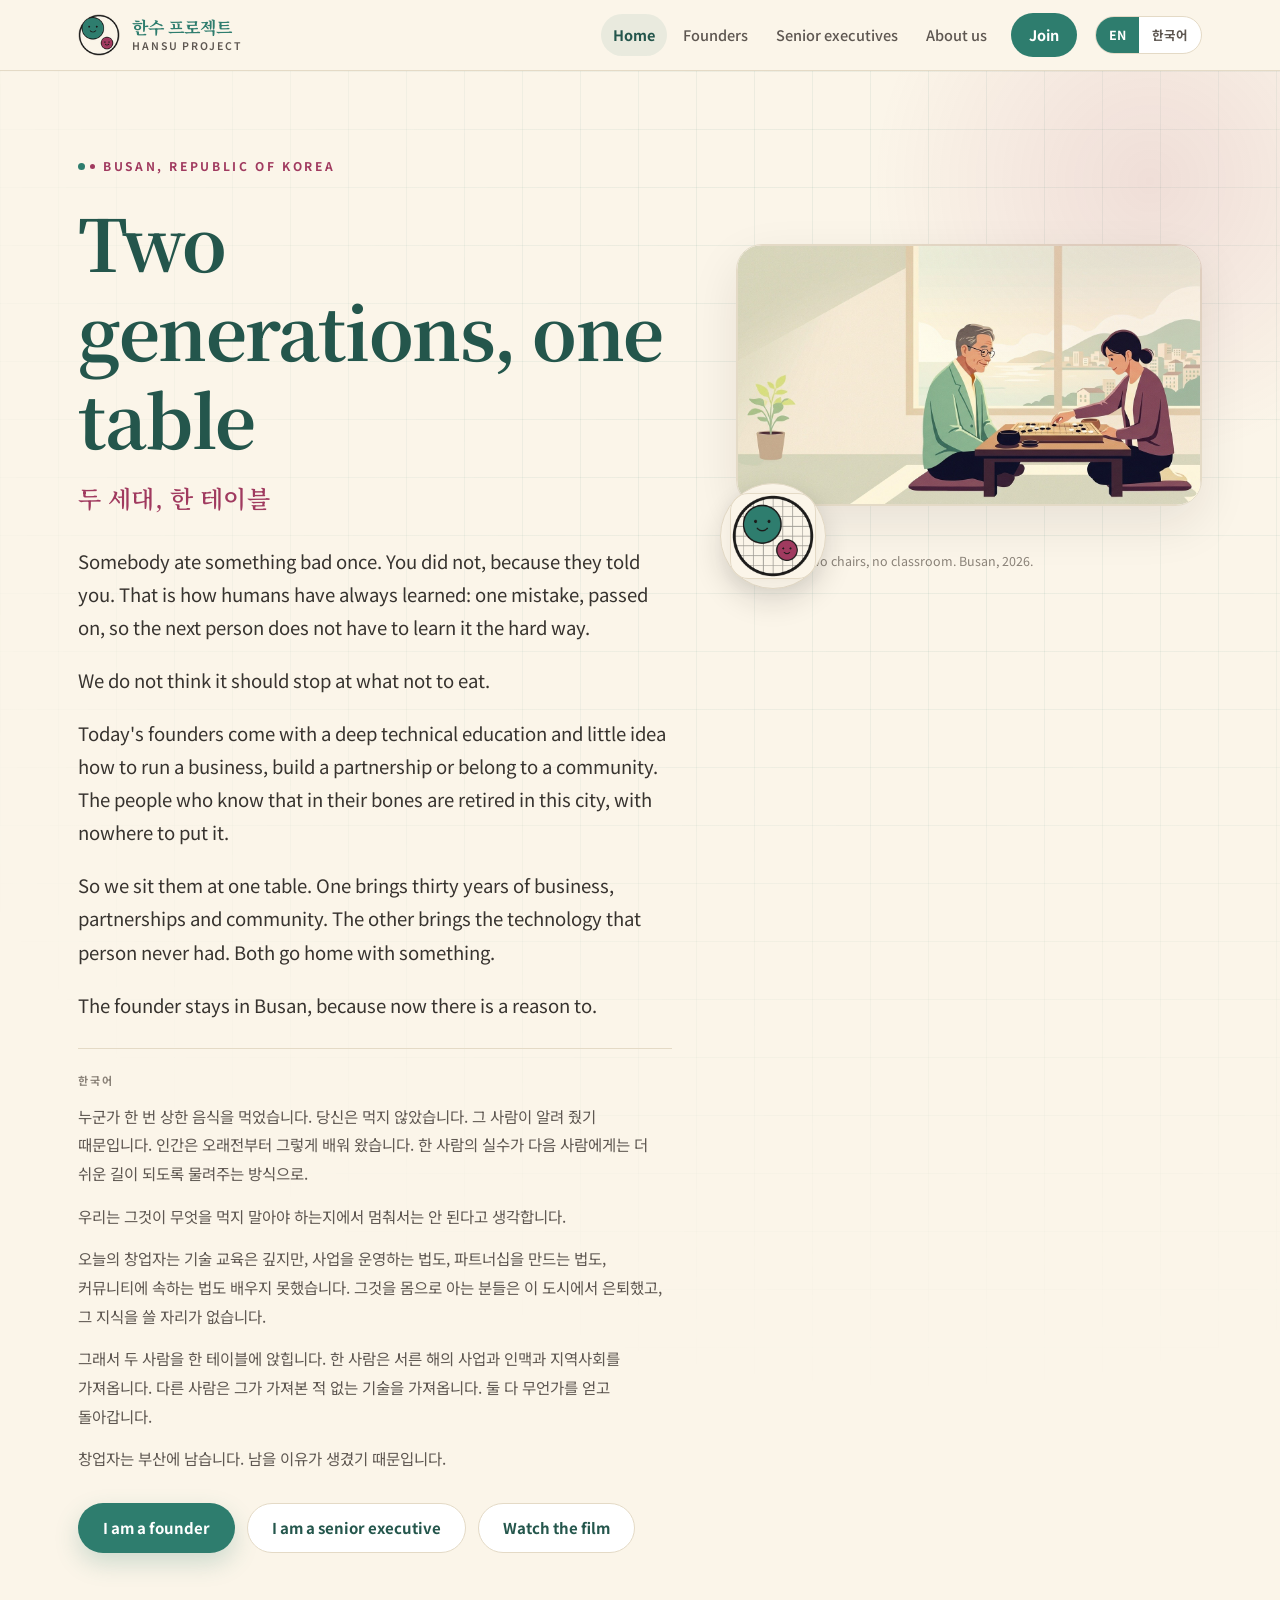
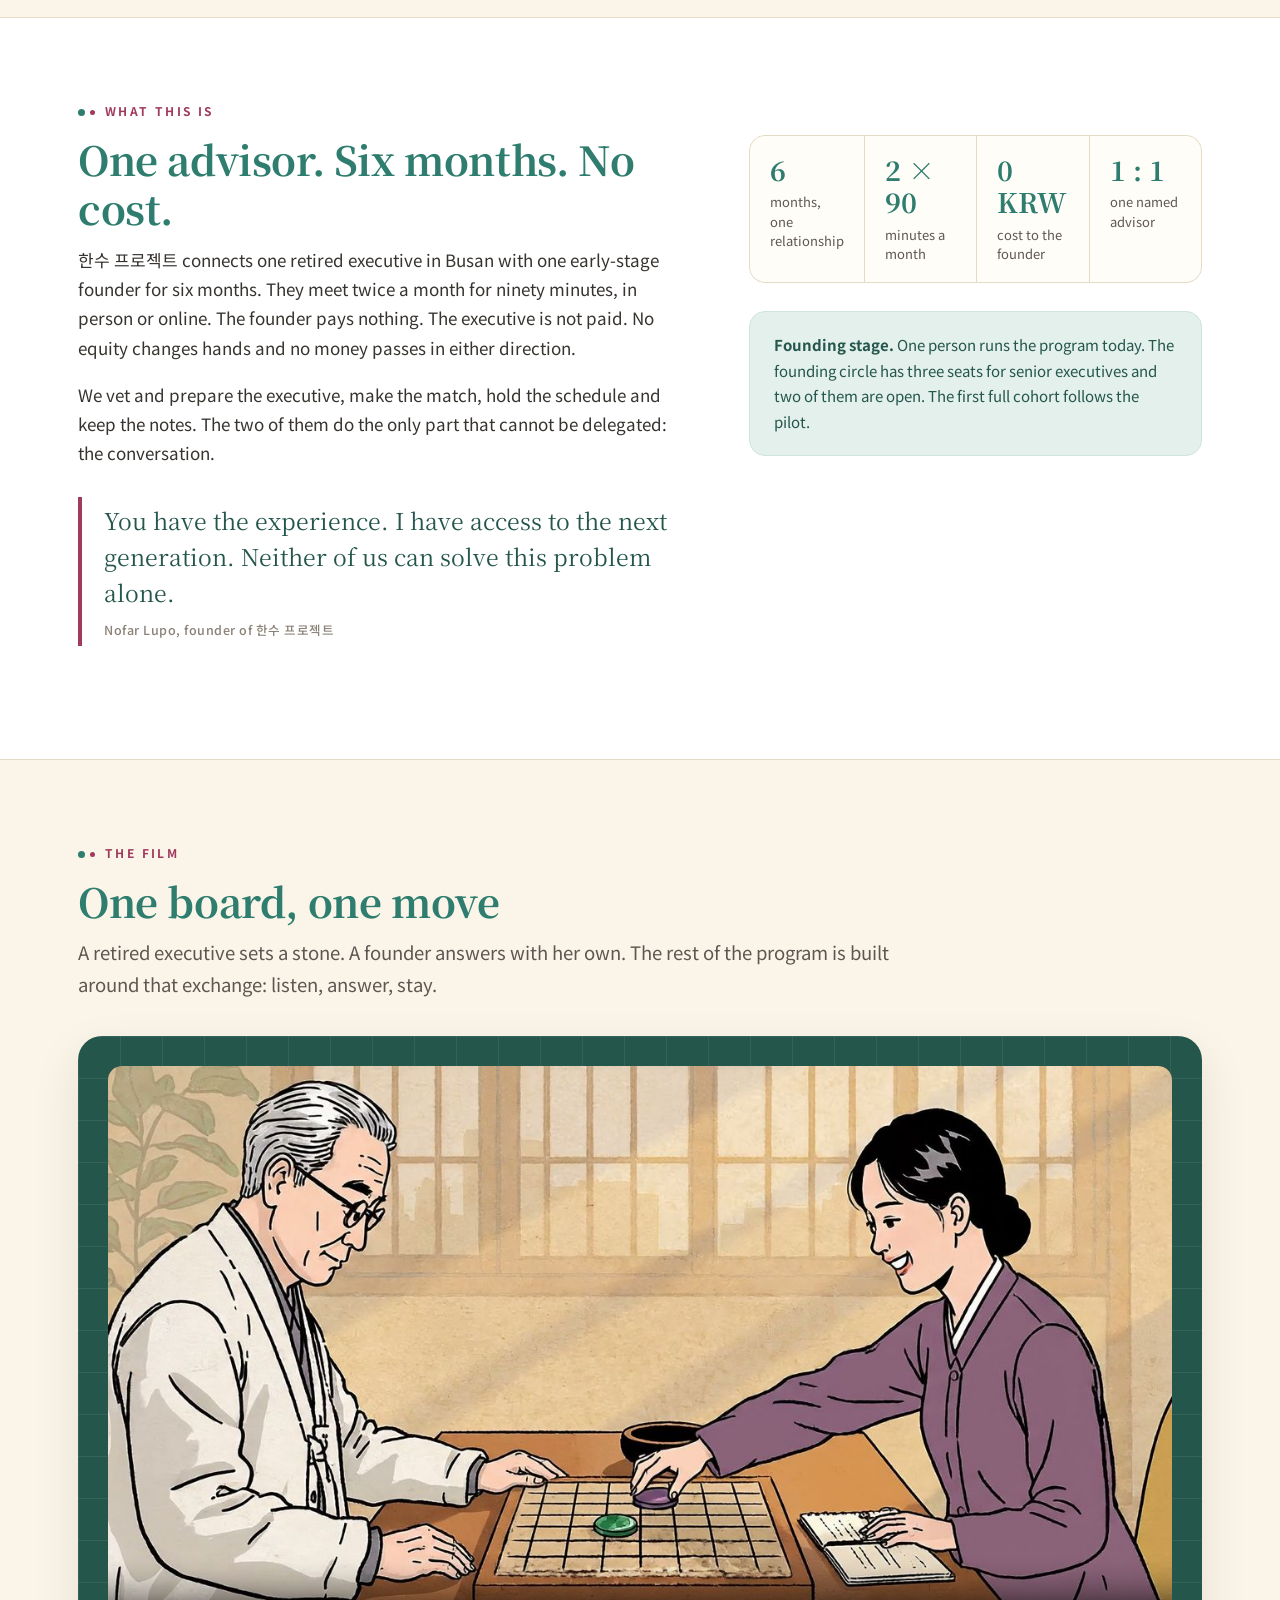
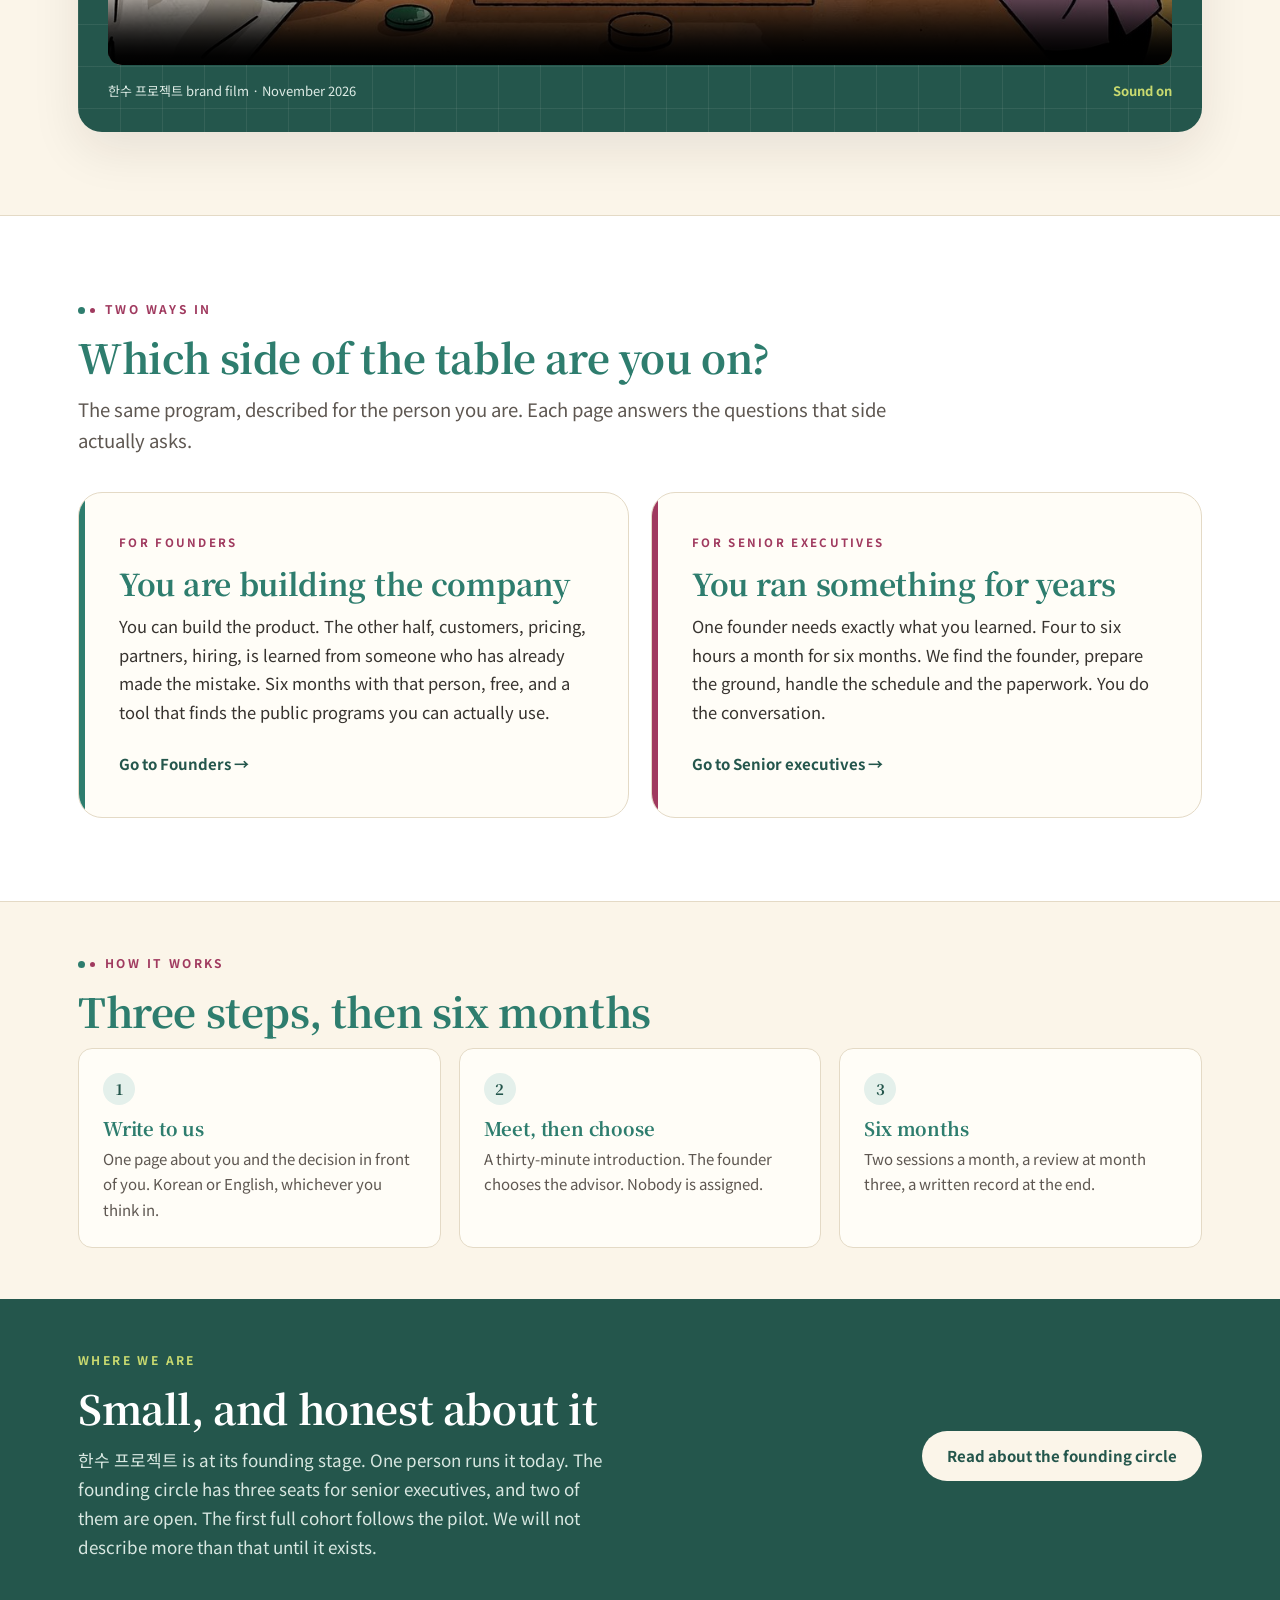
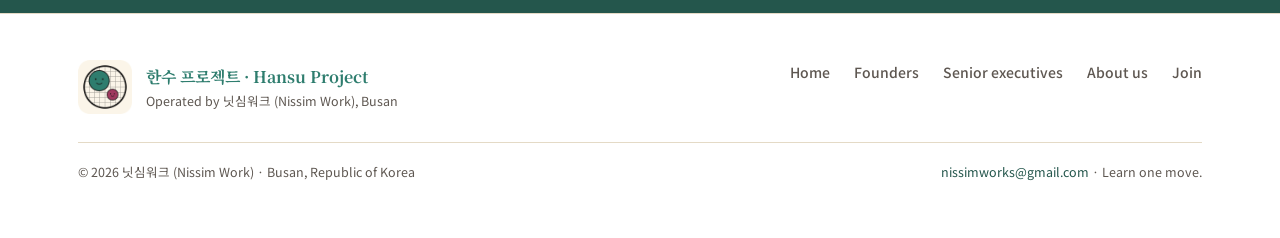
==== commit 3b4a559e: "Navigator inside Founders only, photo framing fixed, calmer Seniors layout" ====
--- a/index.html
+++ b/index.html
@@ -39,7 +39,6 @@
       <a href="founders.html" data-en="Founders" data-ko="창업가">Founders</a>
       <a href="seniors.html" data-en="Senior executives" data-ko="선배 경영인">Senior executives</a>
       <a href="about.html" data-en="About us" data-ko="소개">About us</a>
-      <a href="navigator.html" data-en="Navigator" data-ko="내비게이터">Navigator</a>
       <a class="join-link" href="join.html" data-en="Join" data-ko="참여">Join</a>
     </nav>
     <div class="lang" role="group" aria-label="Language">
@@ -212,8 +211,7 @@
         <a href="founders.html" data-en="Founders" data-ko="창업가">Founders</a>
         <a href="seniors.html" data-en="Senior executives" data-ko="선배 경영인">Senior executives</a>
         <a href="about.html" data-en="About us" data-ko="소개">About us</a>
-        <a href="navigator.html" data-en="Navigator" data-ko="내비게이터">Navigator</a>
-        <a href="join.html" data-en="Join" data-ko="참여">Join</a>
+          <a href="join.html" data-en="Join" data-ko="참여">Join</a>
       </div>
     </div>
     <div class="legal">
--- a/assets/site.css
+++ b/assets/site.css
@@ -17,7 +17,7 @@
 *{box-sizing:border-box}
 html{scroll-behavior:smooth;-webkit-text-size-adjust:100%;scroll-padding-top:86px}
 body{margin:0;background:var(--cream);color:var(--ink);font-family:var(--sans);font-size:17px;line-height:1.72;word-break:keep-all;overflow-wrap:break-word;-webkit-font-smoothing:antialiased}
-img,video{max-width:100%;display:block}
+img,video{max-width:100%;height:auto;display:block}
 a{color:var(--jade-deep);text-decoration:none}
 a:hover{color:var(--plum)}
 h1,h2,h3,h4,.serif{font-family:var(--serif);font-weight:700;line-height:1.24;letter-spacing:-.01em}
@@ -93,20 +93,20 @@
 .btn.small{padding:11px 18px;font-size:14px}
 .arrow{font-weight:700}
 
-.hero-art{position:relative;justify-self:center;width:100%;max-width:480px}
+.hero-art{justify-self:center;width:100%;max-width:480px;align-self:start;position:sticky;top:96px}
 .hero-art .frame{border-radius:26px;overflow:hidden;border:1px solid var(--line);box-shadow:var(--shadow);background:#fff}
 .hero-art .frame img{width:100%;height:auto}
 .hero-art .badge{position:absolute;left:-16px;bottom:-18px;width:106px;height:106px;border-radius:50%;background:var(--cream);
   border:1px solid var(--line);box-shadow:0 12px 30px rgba(28,27,26,.14);display:grid;place-items:center}
 .hero-art .badge img{width:86px;height:86px}
-.hero-art figcaption{margin-top:34px;font-size:12.5px;color:var(--faint);line-height:1.5;max-width:34em}
+.hero-art figcaption{margin-top:46px;font-size:12.5px;color:var(--faint);line-height:1.5;max-width:34em}
 
 /* compact hero for inner pages */
 .page-hero{padding:clamp(38px,5vw,68px) 0 clamp(28px,4vw,48px)}
 .page-hero .hgrid{grid-template-columns:1.35fr .65fr;align-items:end}
 .page-hero h1{font-size:clamp(32px,4vw,50px)}
 .page-hero .lede{margin-top:22px}
-.page-hero .side{justify-self:end;align-self:end;text-align:right;color:var(--muted);font-size:14px;line-height:1.7;max-width:20em}
+.page-hero .side{justify-self:end;align-self:end;text-align:left;color:var(--muted);font-size:14.5px;line-height:1.75;max-width:21em;border-left:2px solid var(--line);padding-left:20px}
 .page-hero .side b{display:block;font-family:var(--serif);color:var(--jade);font-size:19px;margin-bottom:4px}
 
 /* ---------- sections ---------- */
@@ -225,6 +225,22 @@
 .note-line{display:flex;gap:12px;align-items:flex-start;background:var(--plum-tint);border:1px solid #EBCBD8;border-radius:14px;padding:16px 20px;margin-top:26px;font-size:14px;color:#5E2C41}
 .note-line b{color:var(--plum)}
 
+/* seniors: calmer measure, larger type */
+body.seniors{font-size:18px}
+body.seniors .lede{font-size:clamp(18px,1.9vw,21px);line-height:1.75}
+body.seniors .prose p{font-size:18px;line-height:1.82}
+body.seniors .sub{font-size:19px;line-height:1.75}
+body.seniors .checks li{font-size:17.5px;line-height:1.78;margin-bottom:16px}
+body.seniors details summary{font-size:18px}
+body.seniors details p{font-size:17px;line-height:1.8}
+body.seniors .card p{font-size:16.5px;line-height:1.75}
+body.seniors table{font-size:16px}
+.quickline{display:flex;flex-wrap:wrap;gap:8px 30px;margin:28px 0 0;padding:18px 0 0;border-top:1px solid var(--line);color:var(--muted);font-size:14.5px;line-height:1.6}
+.quickline b{color:var(--jade-deep);font-weight:700}
+.figure-center{max-width:620px;margin:46px auto 0}
+.figure-center img{width:100%;height:auto}
+.figure-center figcaption{text-align:center;margin-top:16px}
+
 /* footer */
 footer.site{background:#fff;border-top:1px solid var(--line);padding:46px 0 56px;font-size:14px;color:var(--muted)}
 .fgrid{display:flex;flex-wrap:wrap;gap:30px;justify-content:space-between;align-items:flex-start}
@@ -244,8 +260,8 @@
 }
 @media (max-width:960px){
   .hgrid,.page-hero .hgrid{grid-template-columns:1fr}
-  .hero-art{order:-1;max-width:440px}
-  .page-hero .side{justify-self:start;text-align:left;margin-top:18px}
+  .hero-art{order:-1;max-width:440px;position:static}
+  .page-hero .side{justify-self:start;text-align:left;margin-top:22px;border-left:0;padding-left:0}
   .split,.split.wide-left{grid-template-columns:1fr}
   .cards.three{grid-template-columns:1fr 1fr}
   .band{grid-template-columns:1fr}
@@ -276,3 +292,8 @@
   body{background:#fff}
   section{padding:18px 0}
 }
+
+/* figures beside a text column */
+@media (max-width:960px){
+  .split figure{max-width:520px;margin-left:auto;margin-right:auto}
+}
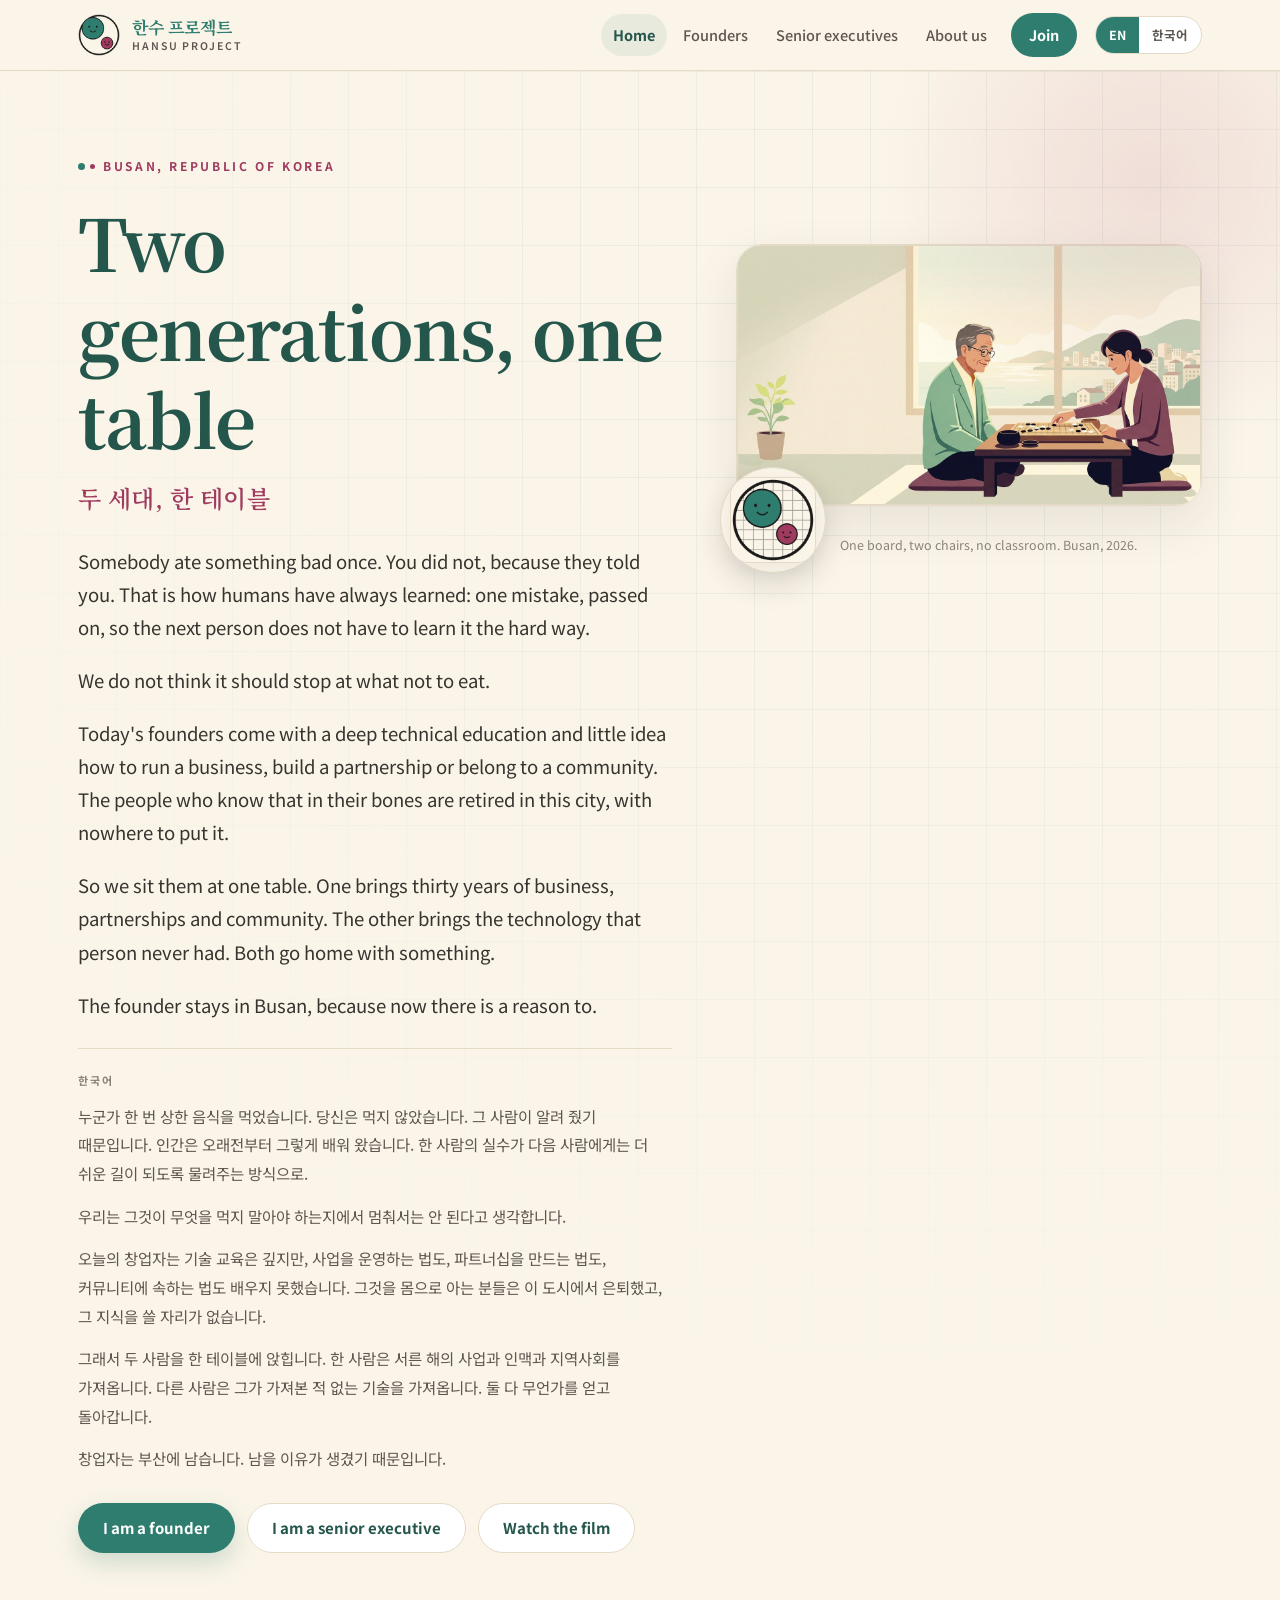
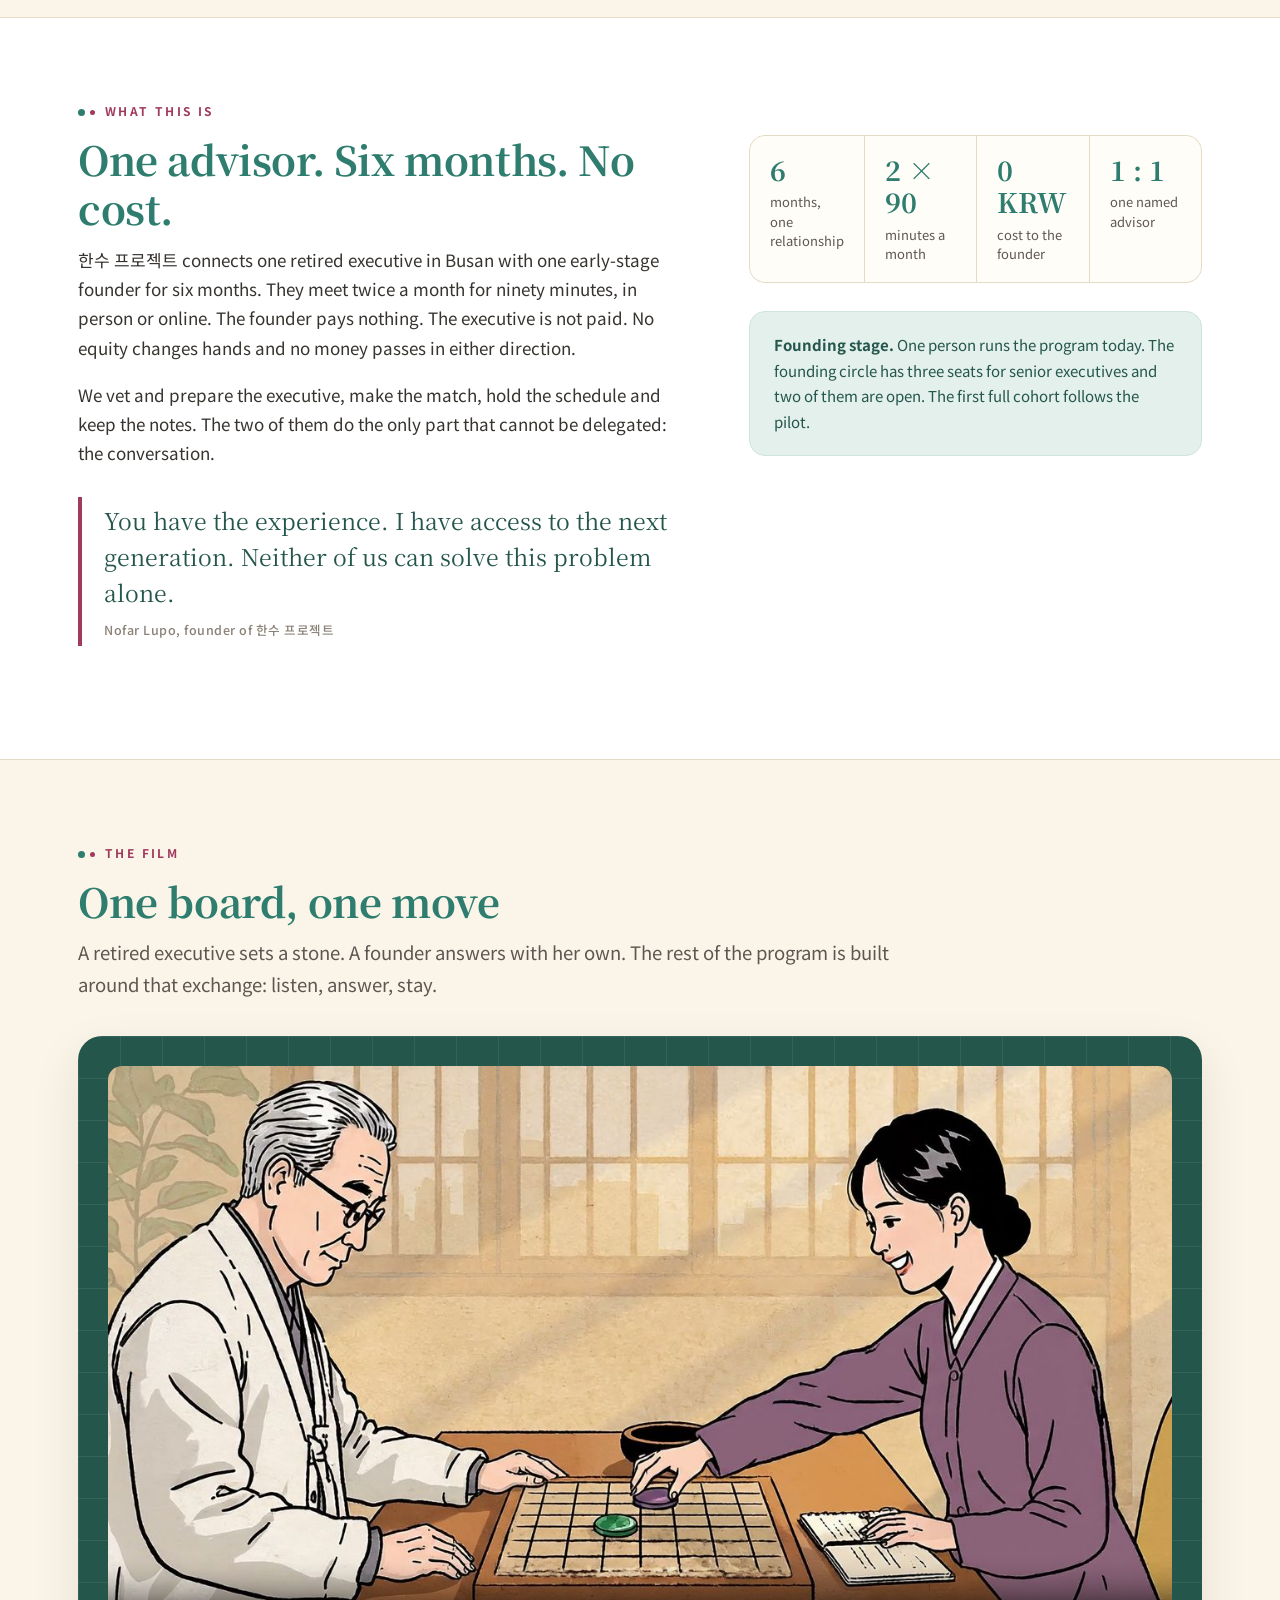
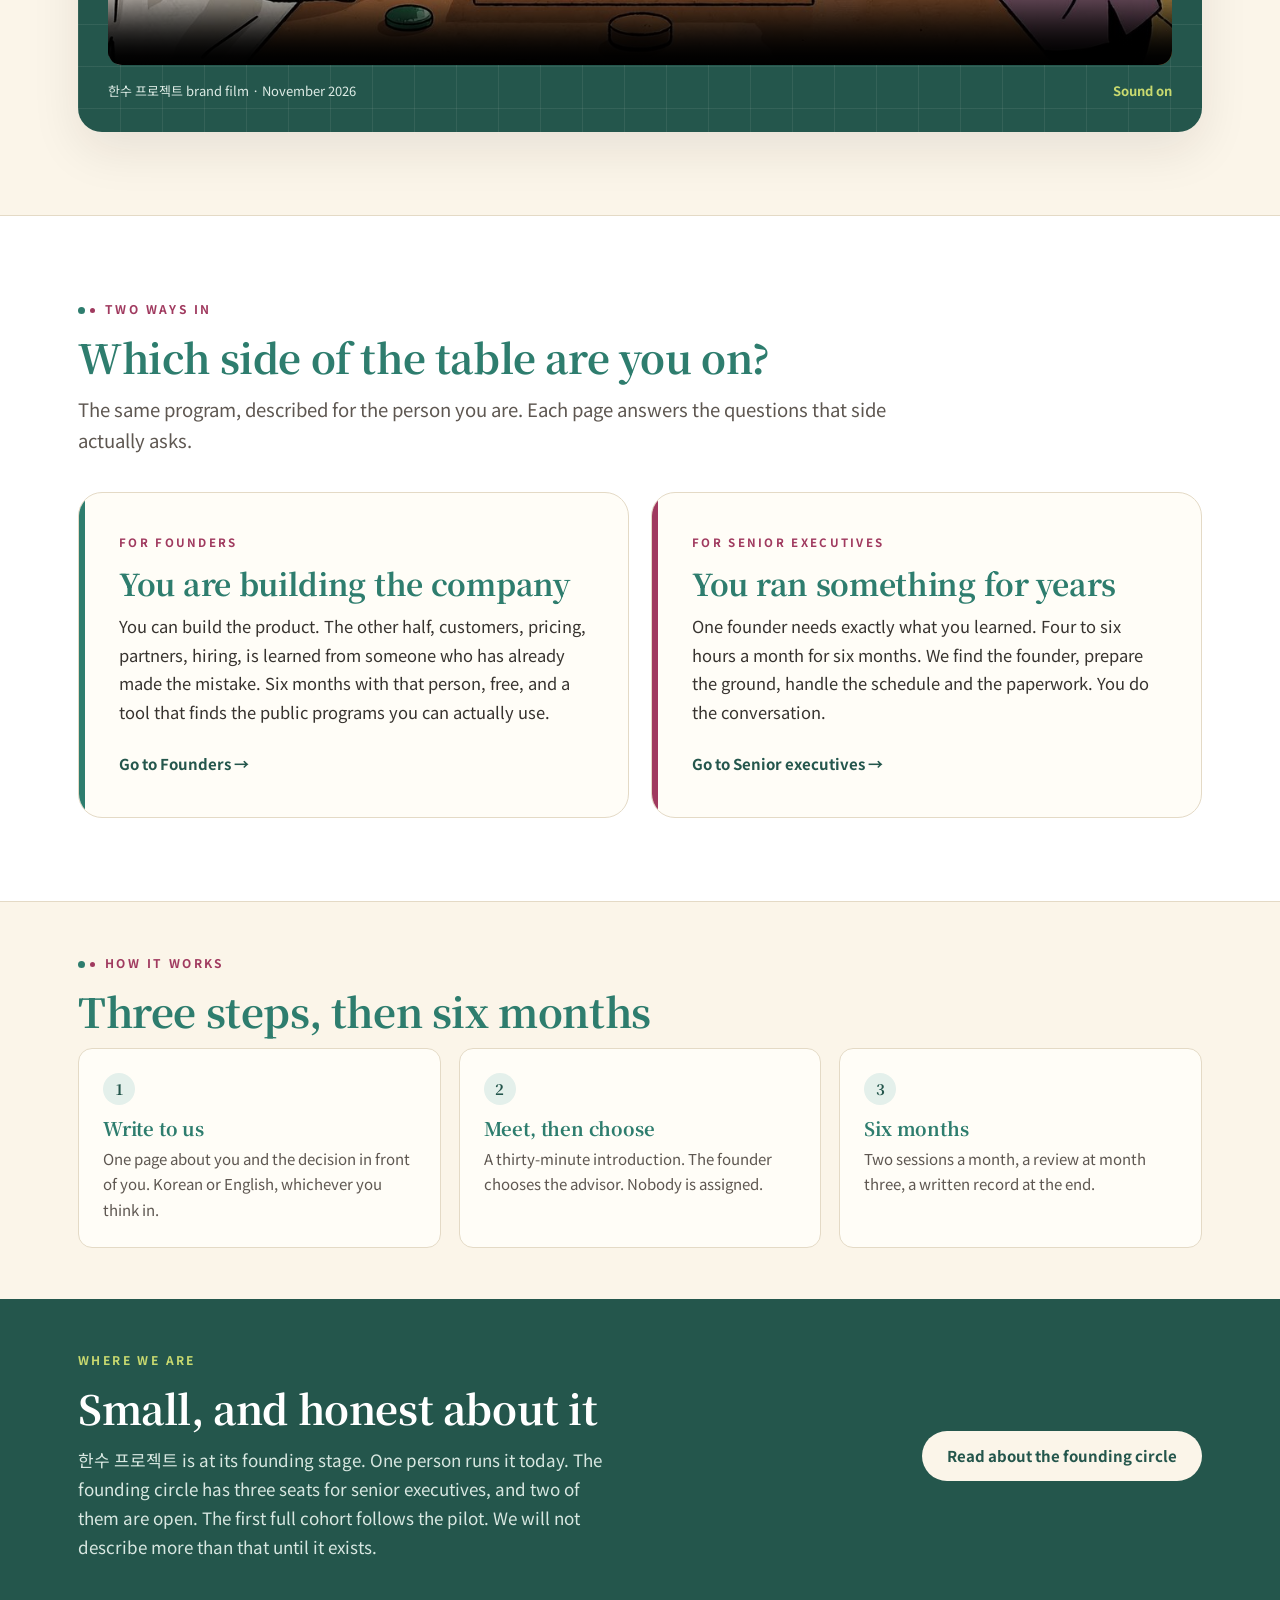
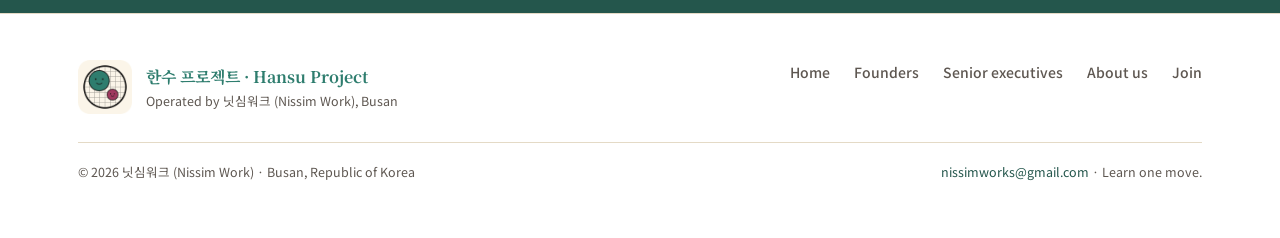
==== commit 76491f59: "Each path goes straight to its own action; join stays the neutral fork" ====
--- a/index.html
+++ b/index.html
@@ -23,7 +23,7 @@
 <link rel="preconnect" href="https://fonts.googleapis.com">
 <link rel="preconnect" href="https://fonts.gstatic.com" crossorigin>
 <link href="https://fonts.googleapis.com/css2?family=Noto+Sans+KR:wght@400;500;700&amp;family=Noto+Serif+KR:wght@500;600;700&amp;display=swap" rel="stylesheet">
-<link rel="stylesheet" href="assets/site.css">
+<link rel="stylesheet" href="assets/site.css?v=3">
 </head>
 <body>
 <a class="skip" href="#main" data-en="Skip to content" data-ko="본문으로 건너뛰기">Skip to content</a>
@@ -221,6 +221,6 @@
   </div>
 </footer>
 
-<script src="assets/site.js"></script>
+<script src="assets/site.js?v=3"></script>
 </body>
 </html>
--- a/assets/site.css
+++ b/assets/site.css
@@ -99,7 +99,7 @@
 .hero-art .badge{position:absolute;left:-16px;bottom:-18px;width:106px;height:106px;border-radius:50%;background:var(--cream);
   border:1px solid var(--line);box-shadow:0 12px 30px rgba(28,27,26,.14);display:grid;place-items:center}
 .hero-art .badge img{width:86px;height:86px}
-.hero-art figcaption{margin-top:46px;font-size:12.5px;color:var(--faint);line-height:1.5;max-width:34em}
+.hero-art figcaption{margin-top:30px;padding-left:104px;font-size:12.5px;color:var(--faint);line-height:1.5;max-width:34em}
 
 /* compact hero for inner pages */
 .page-hero{padding:clamp(38px,5vw,68px) 0 clamp(28px,4vw,48px)}
@@ -281,6 +281,7 @@
   .hrow{gap:10px;min-height:58px}
   .hero-art .badge{width:80px;height:80px;left:-8px;bottom:-12px}
   .hero-art .badge img{width:64px;height:64px}
+  .hero-art figcaption{padding-left:78px;margin-top:24px}
   .path .go{font-size:14.5px}
 }
 @media (prefers-reduced-motion:reduce){
@@ -297,3 +298,4 @@
 @media (max-width:960px){
   .split figure{max-width:520px;margin-left:auto;margin-right:auto}
 }
+.path{scroll-margin-top:92px}
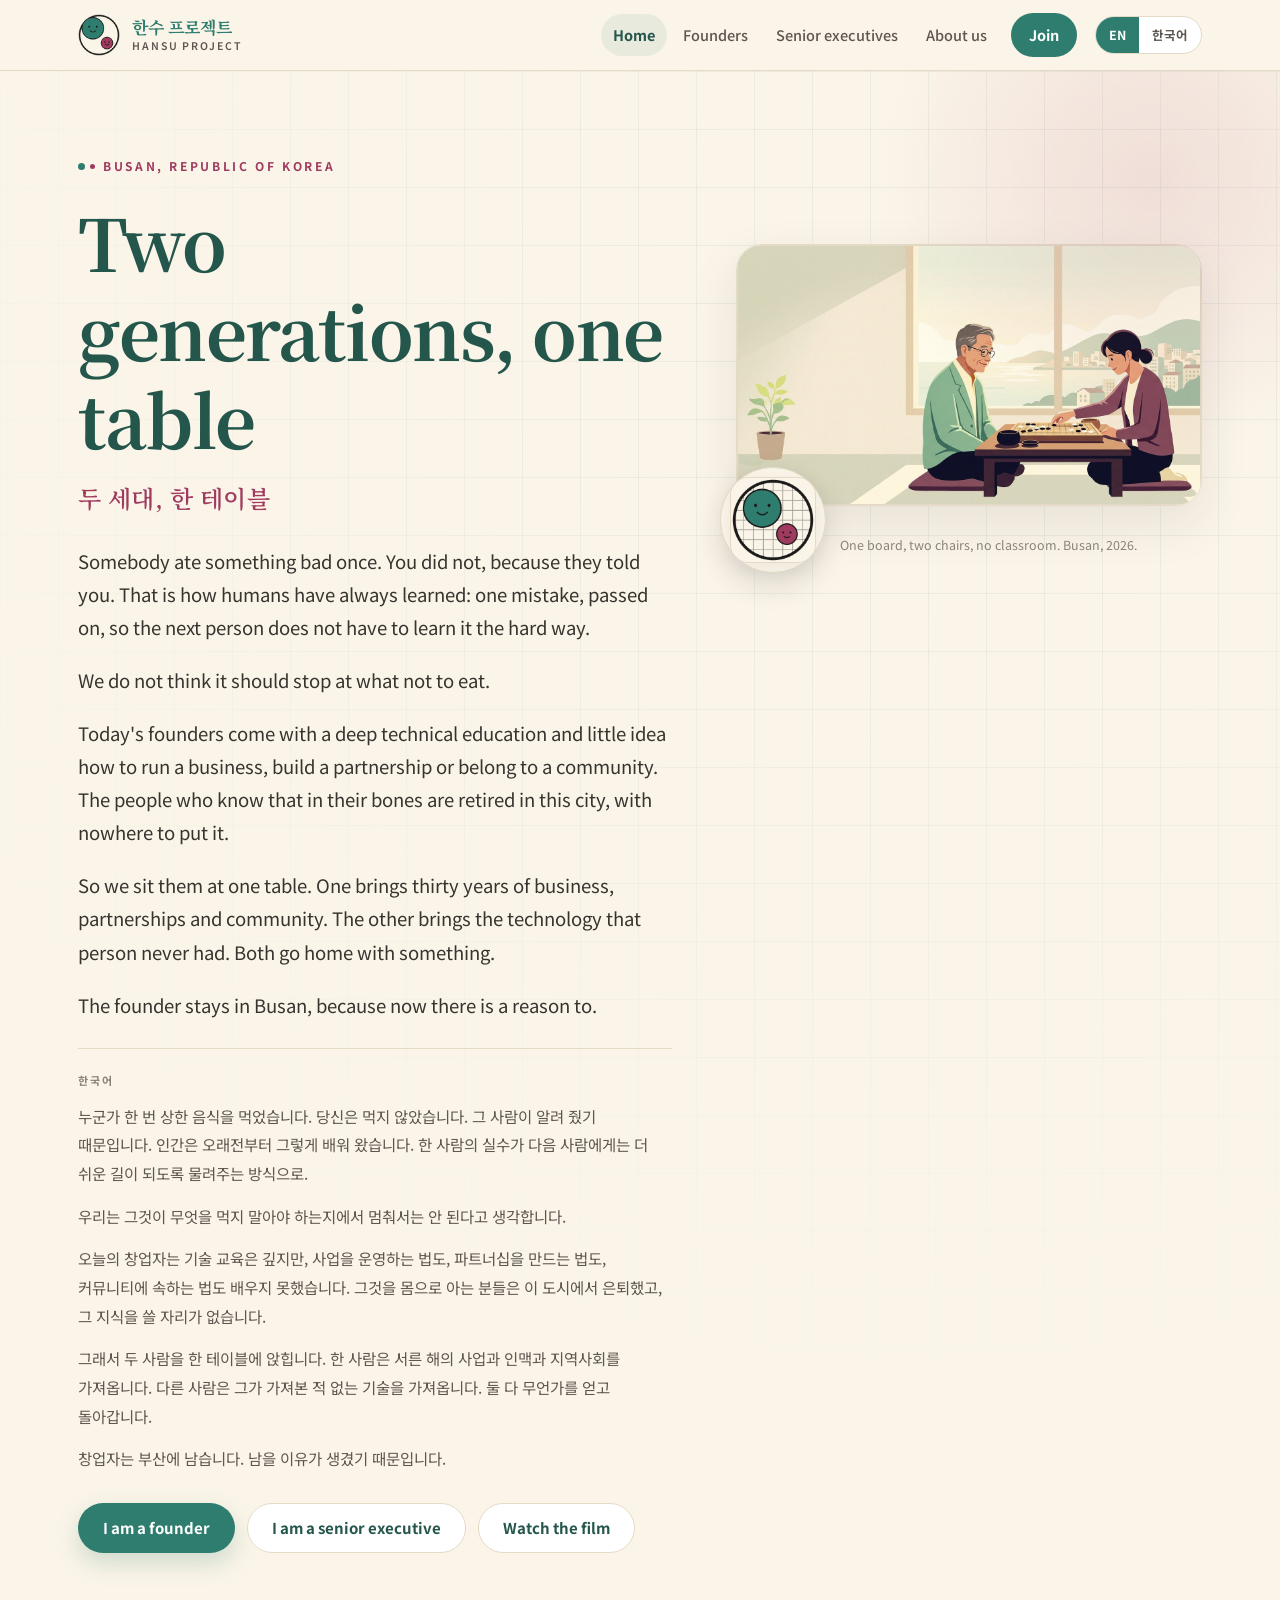
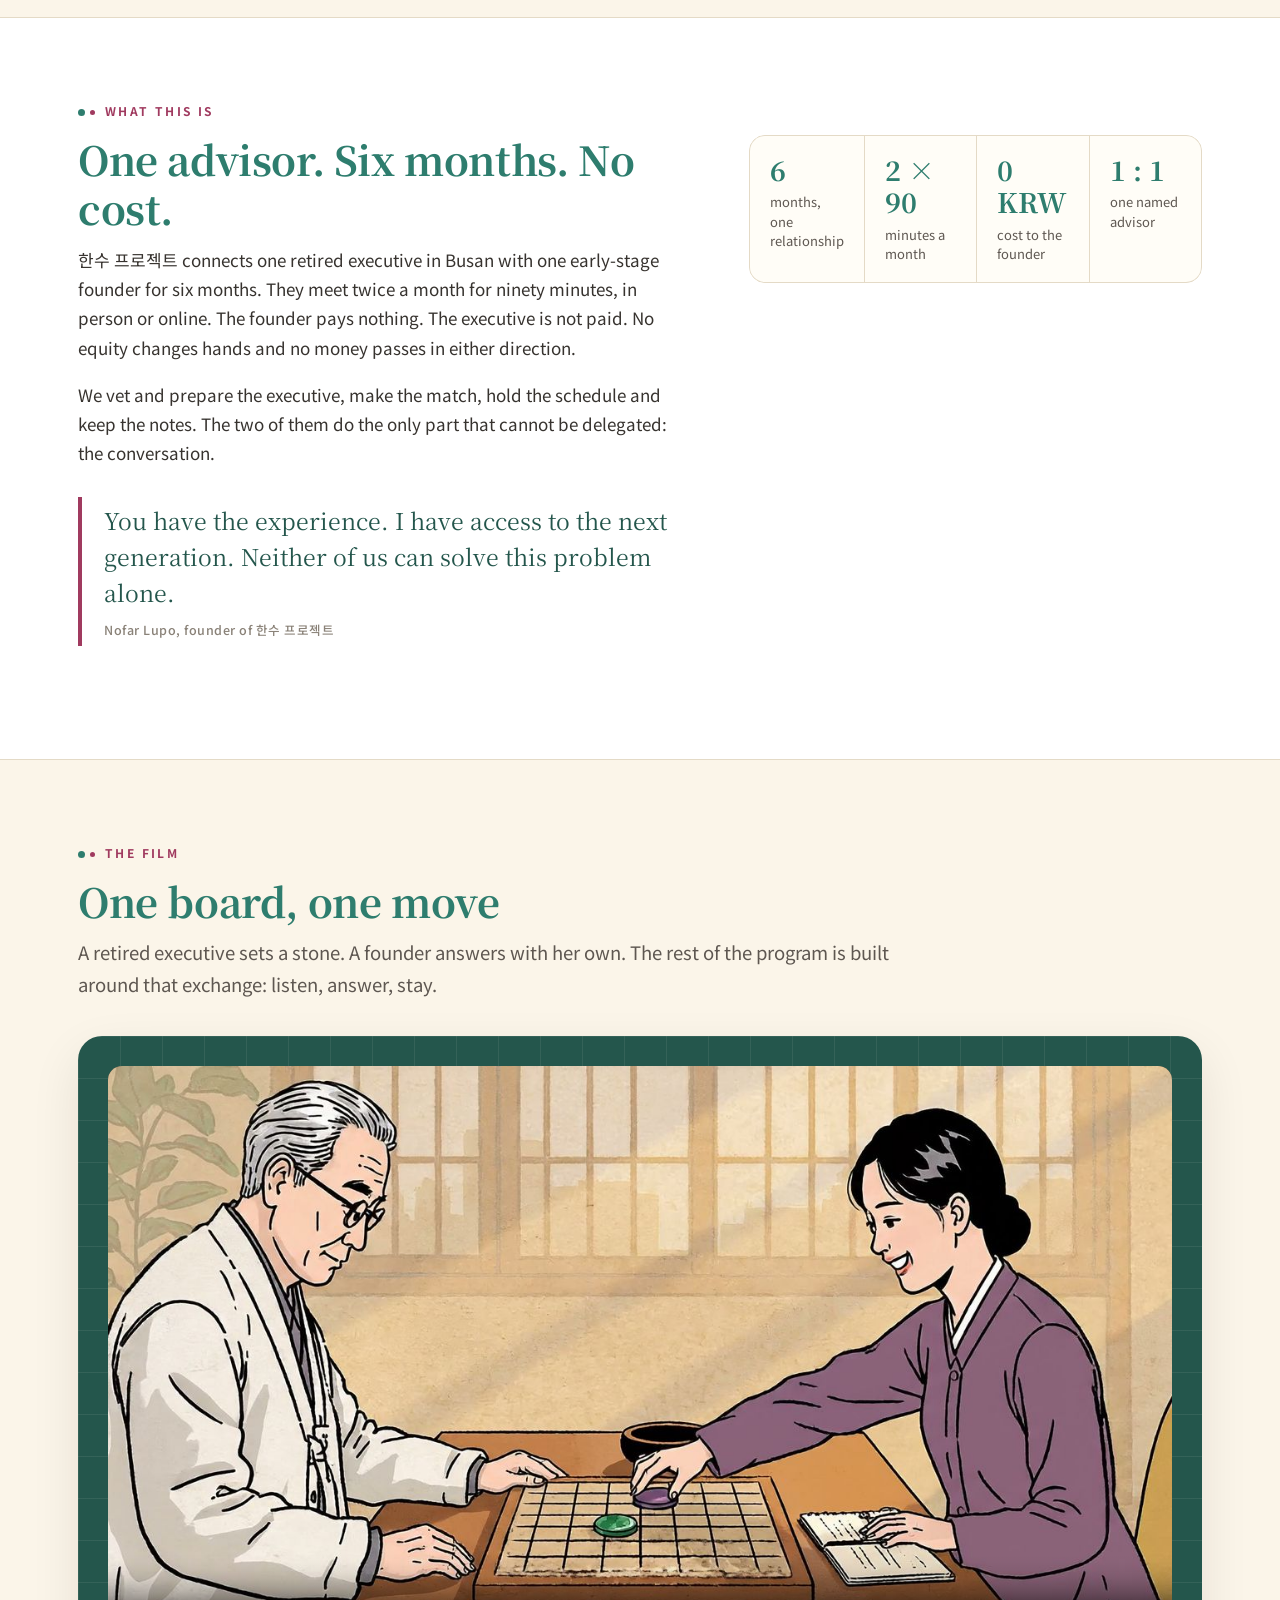
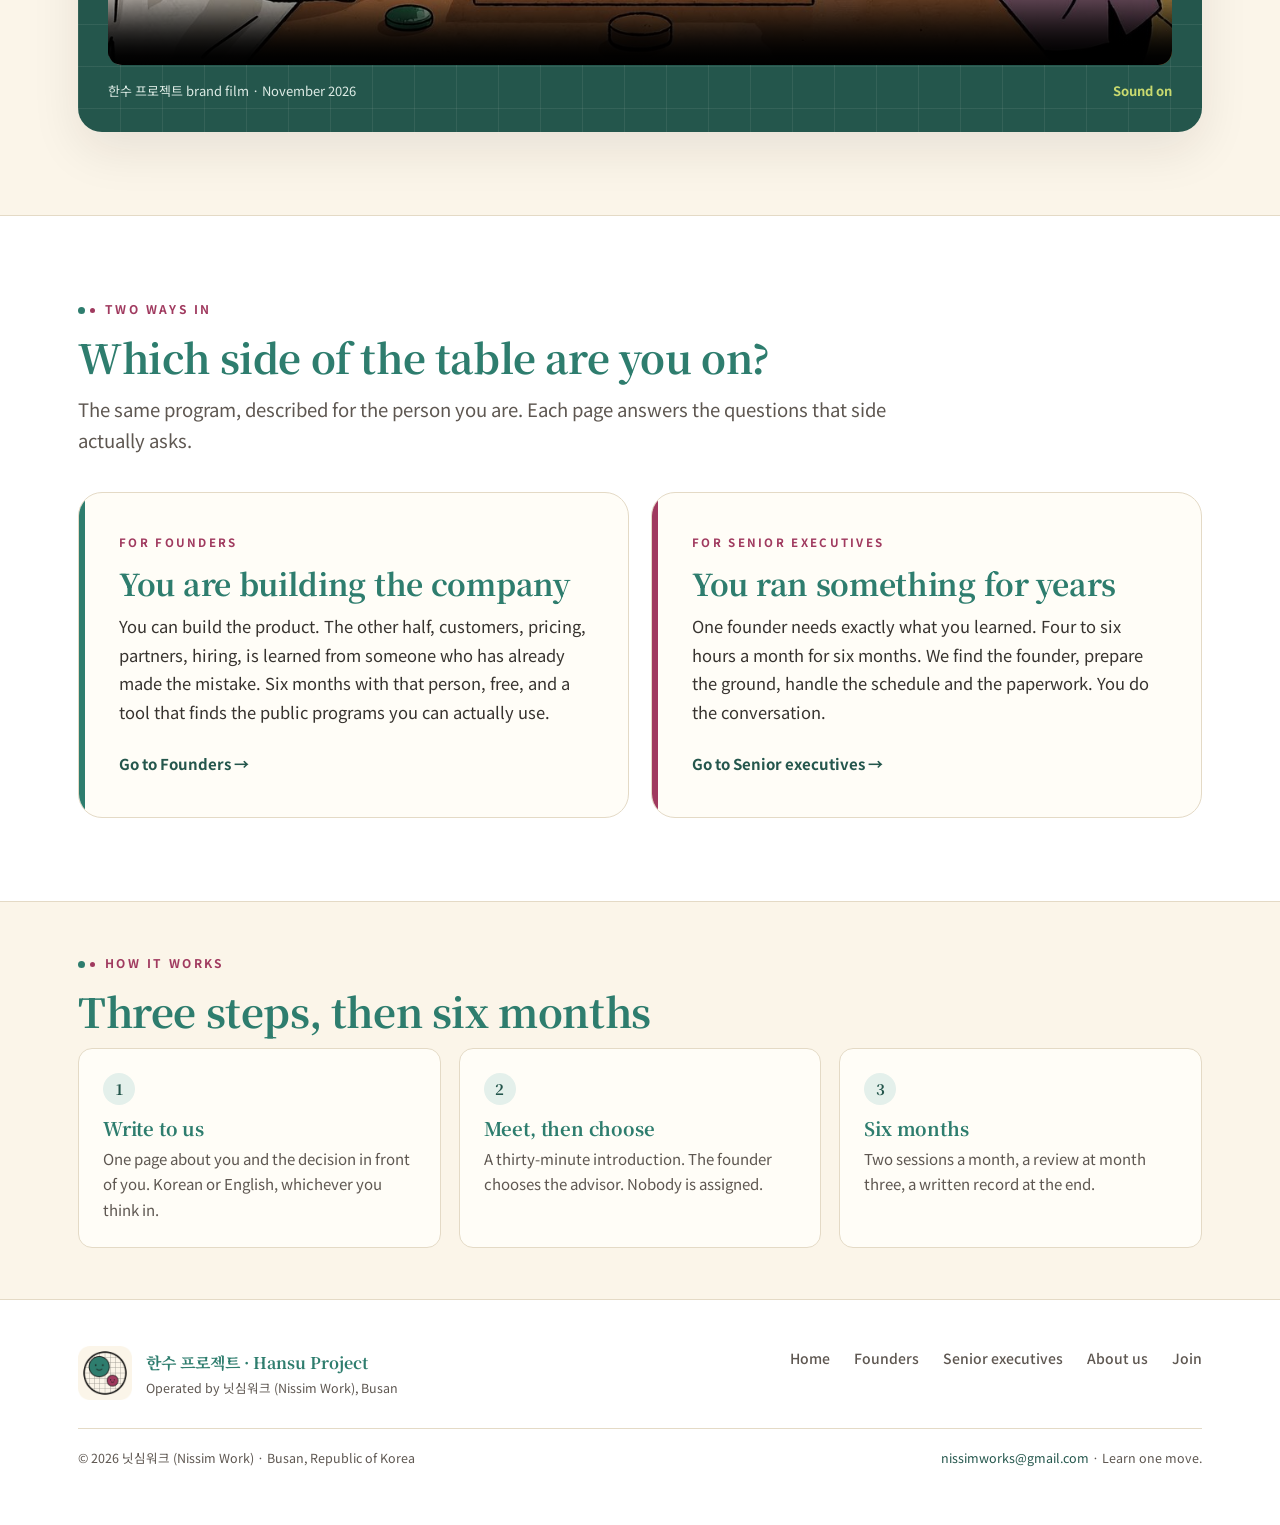
==== commit 6bf237d1: "Application emails carry the questions; remove the who-runs-it framing" ====
--- a/index.html
+++ b/index.html
@@ -23,7 +23,7 @@
 <link rel="preconnect" href="https://fonts.googleapis.com">
 <link rel="preconnect" href="https://fonts.gstatic.com" crossorigin>
 <link href="https://fonts.googleapis.com/css2?family=Noto+Sans+KR:wght@400;500;700&amp;family=Noto+Serif+KR:wght@500;600;700&amp;display=swap" rel="stylesheet">
-<link rel="stylesheet" href="assets/site.css?v=3">
+<link rel="stylesheet" href="assets/site.css?v=4">
 </head>
 <body>
 <a class="skip" href="#main" data-en="Skip to content" data-ko="본문으로 건너뛰기">Skip to content</a>
@@ -111,10 +111,6 @@
           <div><b>0 KRW</b><span data-en="cost to the founder" data-ko="창업자 부담">cost to the founder</span></div>
           <div><b>1 : 1</b><span data-en="one named advisor" data-ko="이름이 있는 조언자 한 사람">one named advisor</span></div>
         </div>
-        <div class="note">
-          <b data-en="Founding stage." data-ko="창립 단계입니다.">Founding stage.</b>
-          <span data-en=" One person runs the program today. The founding circle has three seats for senior executives and two of them are open. The first full cohort follows the pilot." data-ko=" 지금 이 일을 하는 사람은 한 명입니다. 창립 서클은 선배 경영인 자리 세 개로 시작하며, 두 자리가 비어 있습니다. 정식 1기는 시범 운영 뒤에 시작합니다."> One person runs the program today. The founding circle has three seats for senior executives and two of them are open. The first full cohort follows the pilot.</span>
-        </div>
       </div>
     </div>
   </div>
@@ -181,19 +177,6 @@
   </div>
 </section>
 
-<section class="deep tight" id="founding">
-  <div class="wrap split">
-    <div>
-      <span class="eyebrow"><span data-en="Where we are" data-ko="지금의 위치">Where we are</span></span>
-      <h2 data-en="Small, and honest about it" data-ko="작게 시작합니다. 있는 그대로 말씀드립니다.">Small, and honest about it</h2>
-      <p data-en="한수 프로젝트 is at its founding stage. One person runs it today. The founding circle has three seats for senior executives, and two of them are open. The first full cohort follows the pilot. We will not describe more than that until it exists." data-ko="한수 프로젝트는 아직 창립 단계입니다. 지금 이 일을 하는 사람은 한 명입니다. 창립 서클은 선배 경영인 자리 세 개로 시작하며, 두 자리가 비어 있습니다. 정식 1기는 시범 운영 뒤에 시작합니다. 없는 것은 없다고 말씀드립니다.">한수 프로젝트 is at its founding stage. One person runs it today. The founding circle has three seats for senior executives, and two of them are open. The first full cohort follows the pilot. We will not describe more than that until it exists.</p>
-    </div>
-    <div style="align-self:center;justify-self:end">
-      <a class="btn" style="background:var(--cream);color:var(--jade-deep)" href="seniors.html" data-en="Read about the founding circle" data-ko="창립 서클 안내 보기">Read about the founding circle</a>
-    </div>
-  </div>
-</section>
-
 </main>
 
 <footer class="site">
@@ -211,7 +194,7 @@
         <a href="founders.html" data-en="Founders" data-ko="창업가">Founders</a>
         <a href="seniors.html" data-en="Senior executives" data-ko="선배 경영인">Senior executives</a>
         <a href="about.html" data-en="About us" data-ko="소개">About us</a>
-          <a href="join.html" data-en="Join" data-ko="참여">Join</a>
+        <a href="join.html" data-en="Join" data-ko="참여">Join</a>
       </div>
     </div>
     <div class="legal">
@@ -221,6 +204,6 @@
   </div>
 </footer>
 
-<script src="assets/site.js?v=3"></script>
+<script src="assets/site.js?v=4"></script>
 </body>
 </html>
--- a/assets/site.css
+++ b/assets/site.css
@@ -299,3 +299,7 @@
   .split figure{max-width:520px;margin-left:auto;margin-right:auto}
 }
 .path{scroll-margin-top:92px}
+
+/* one line under an application button: what the email will ask */
+.cta-note{font-size:13.5px;color:var(--muted);margin:14px 0 0;max-width:38em;line-height:1.6}
+.path .cta-note{font-size:13px;margin:12px 0 0;max-width:none}
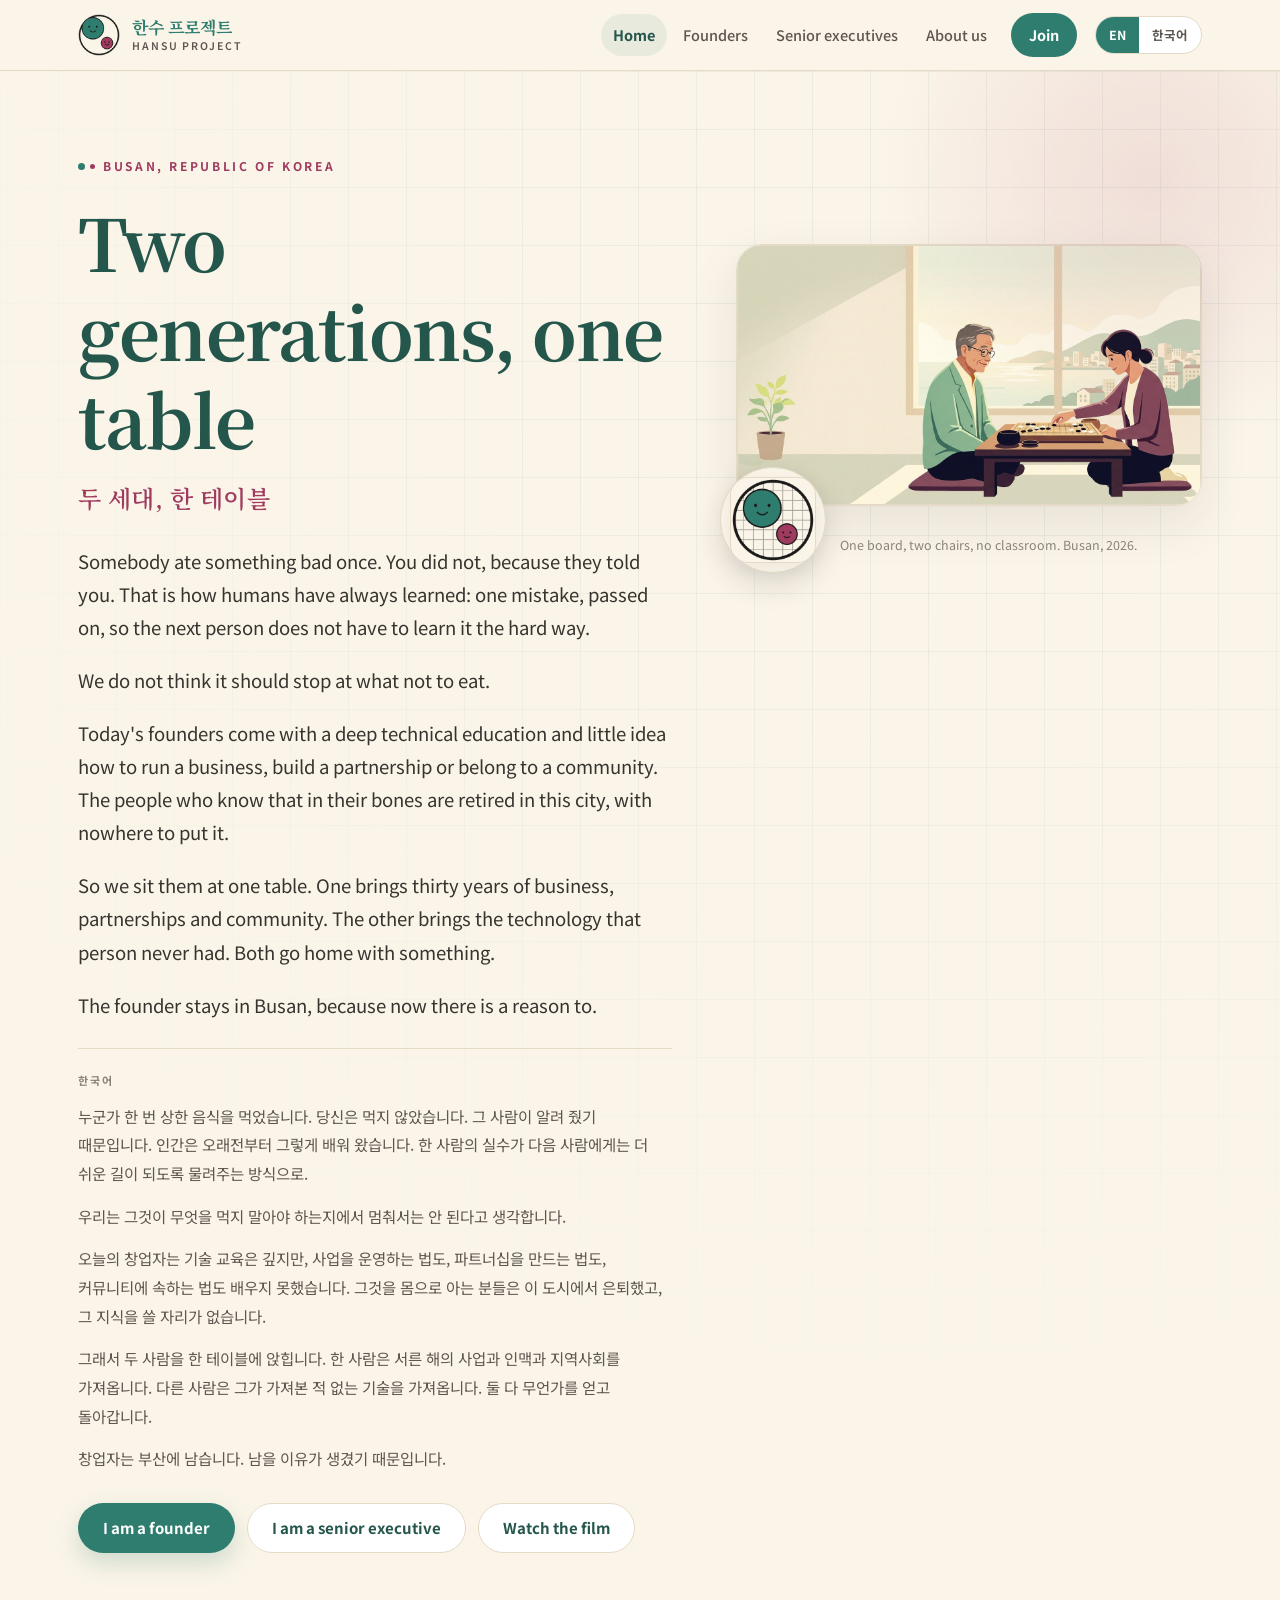
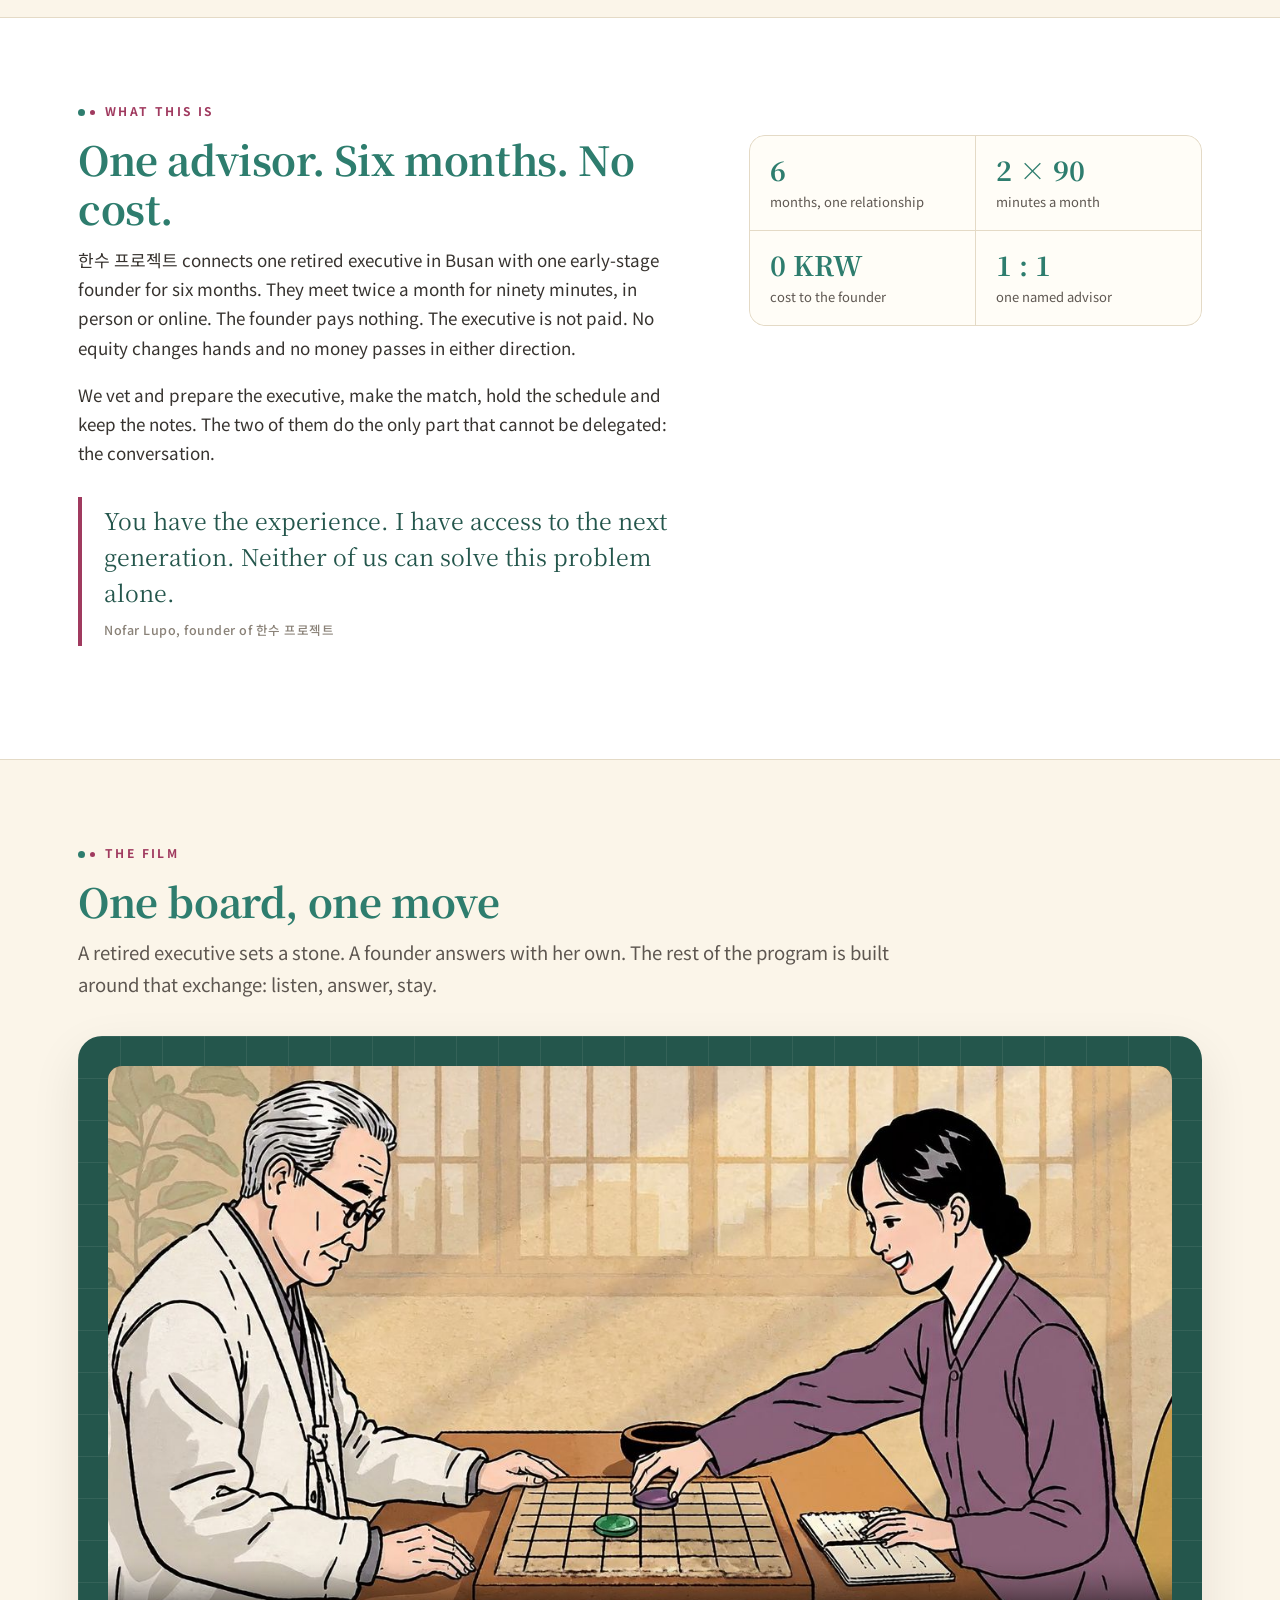
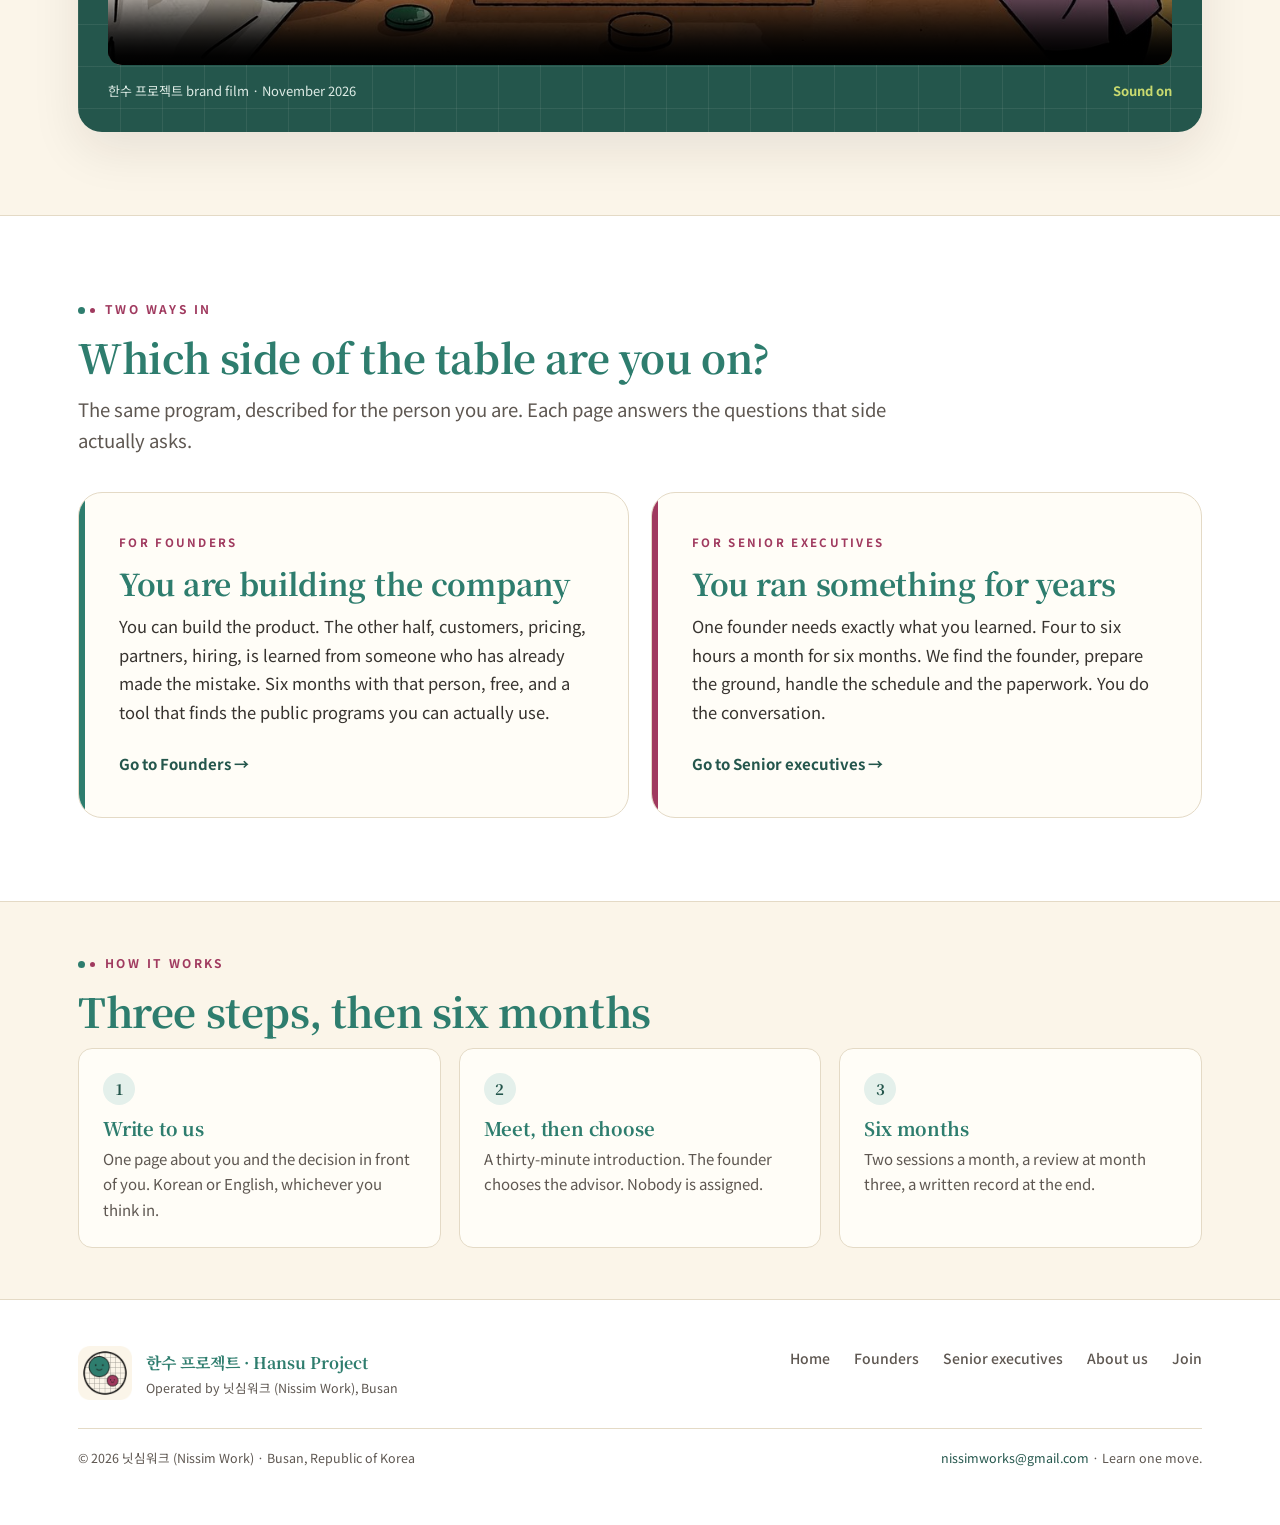
==== commit ec17ac39: "Two by two stats in the home column, tidy senior quick facts" ====
--- a/index.html
+++ b/index.html
@@ -23,7 +23,7 @@
 <link rel="preconnect" href="https://fonts.googleapis.com">
 <link rel="preconnect" href="https://fonts.gstatic.com" crossorigin>
 <link href="https://fonts.googleapis.com/css2?family=Noto+Sans+KR:wght@400;500;700&amp;family=Noto+Serif+KR:wght@500;600;700&amp;display=swap" rel="stylesheet">
-<link rel="stylesheet" href="assets/site.css?v=4">
+<link rel="stylesheet" href="assets/site.css?v=5">
 </head>
 <body>
 <a class="skip" href="#main" data-en="Skip to content" data-ko="본문으로 건너뛰기">Skip to content</a>
@@ -204,6 +204,6 @@
   </div>
 </footer>
 
-<script src="assets/site.js?v=4"></script>
+<script src="assets/site.js?v=5"></script>
 </body>
 </html>
--- a/assets/site.css
+++ b/assets/site.css
@@ -303,3 +303,6 @@
 /* one line under an application button: what the email will ask */
 .cta-note{font-size:13.5px;color:var(--muted);margin:14px 0 0;max-width:38em;line-height:1.6}
 .path .cta-note{font-size:13px;margin:12px 0 0;max-width:none}
+
+/* a four-up stat strip is too tight inside a text column: two by two */
+.split .stats{grid-template-columns:repeat(2,1fr)}
